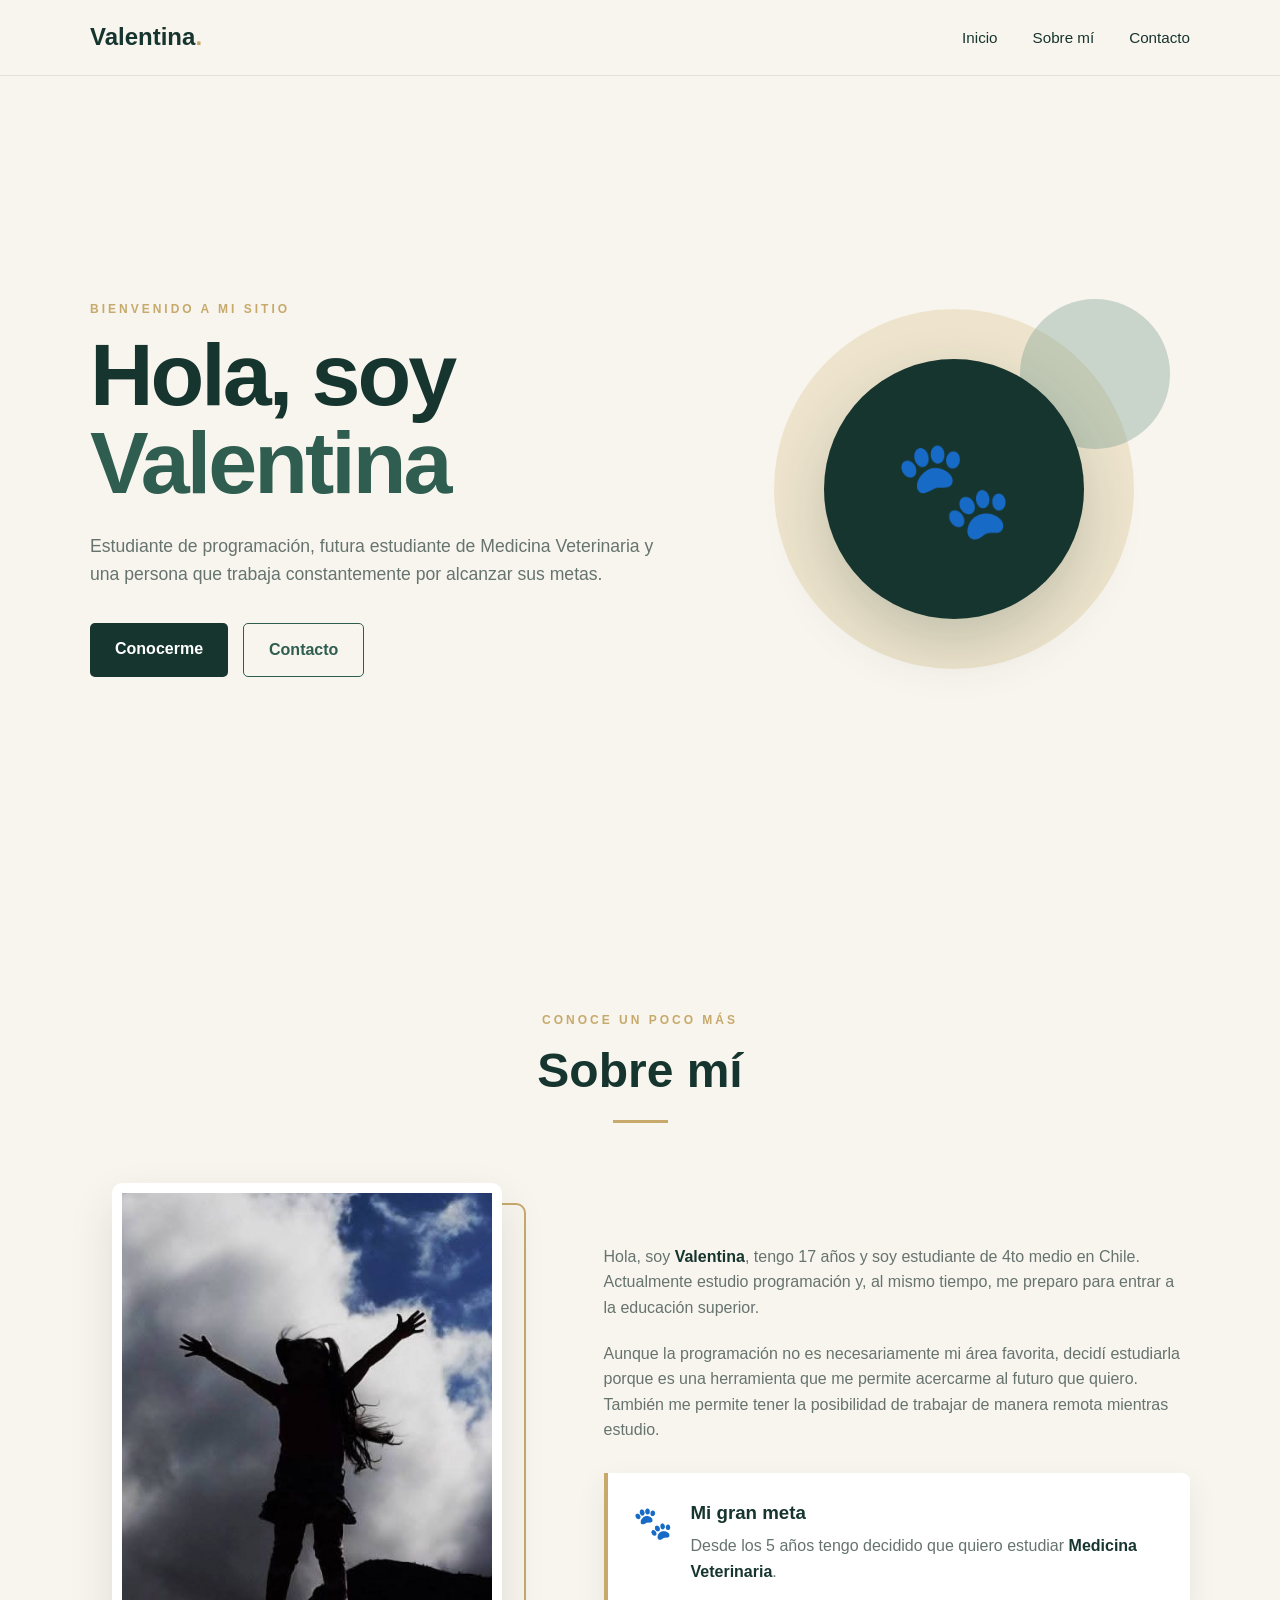
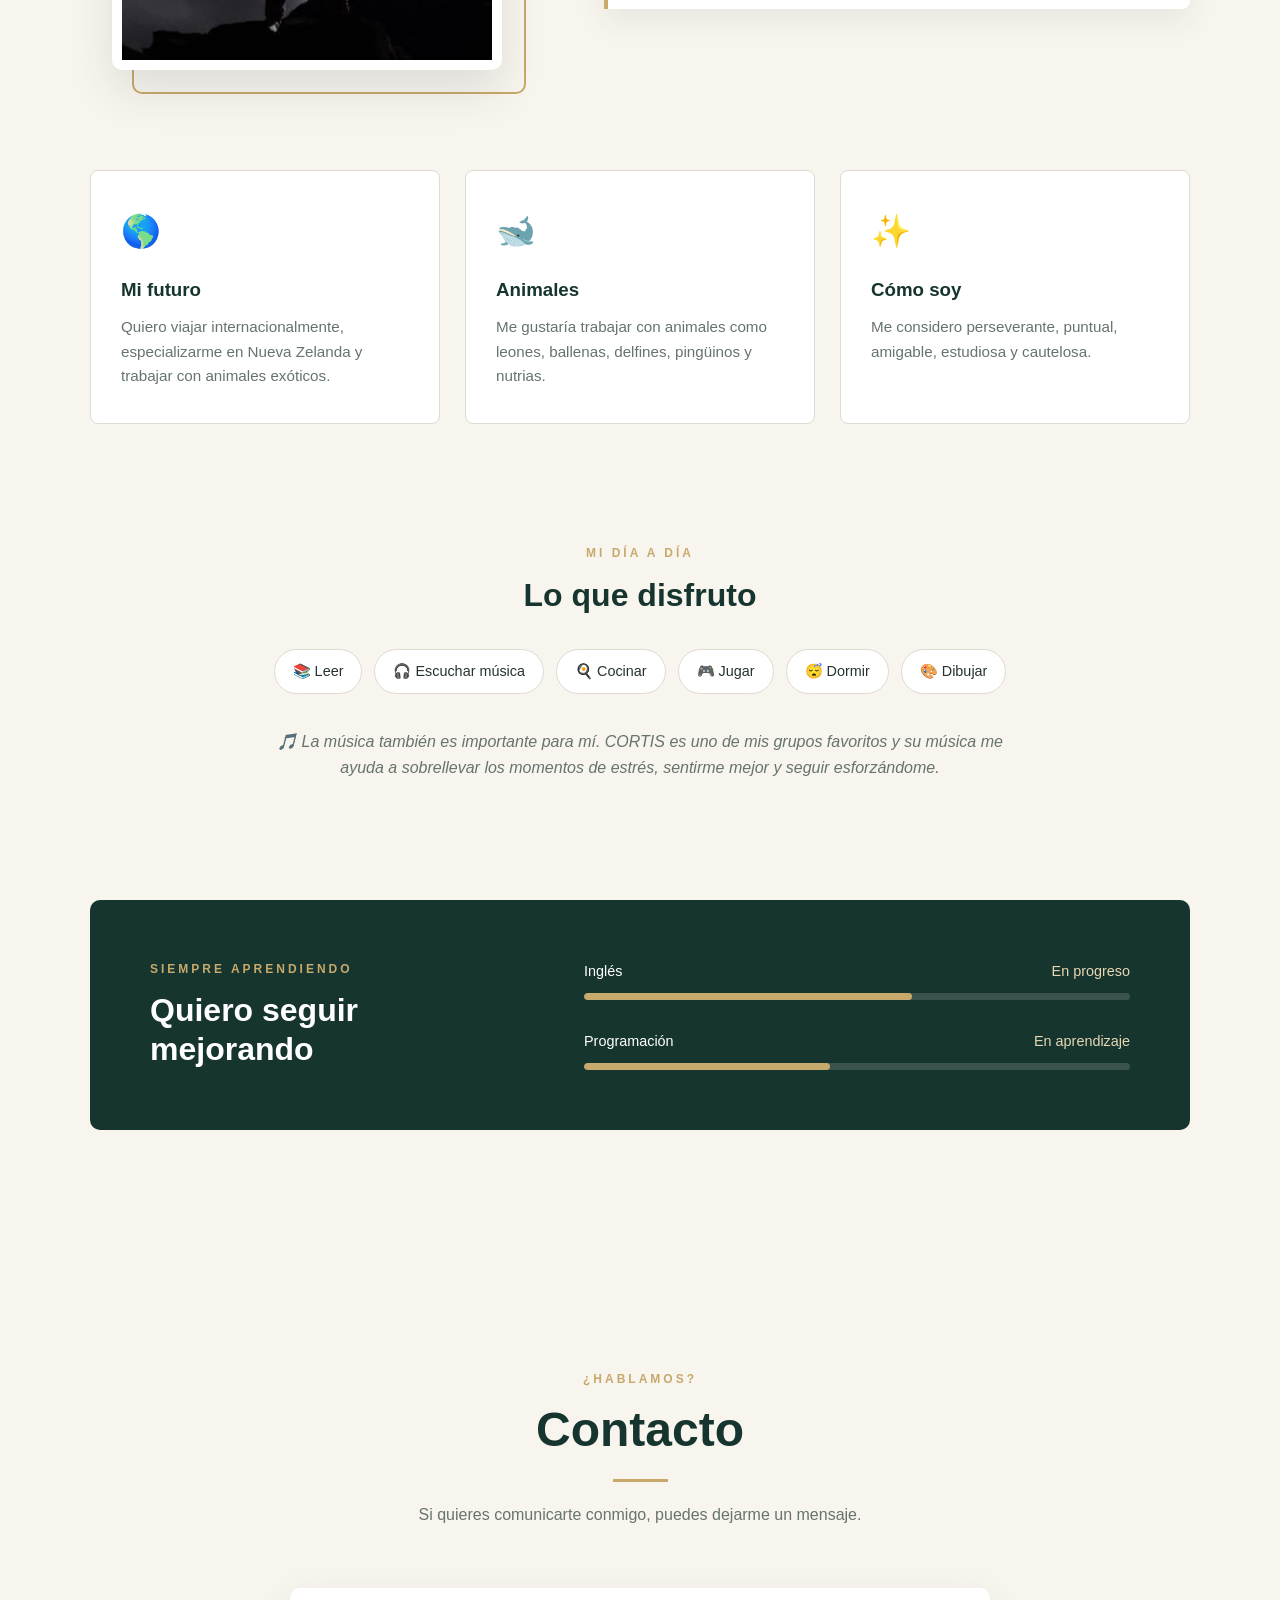
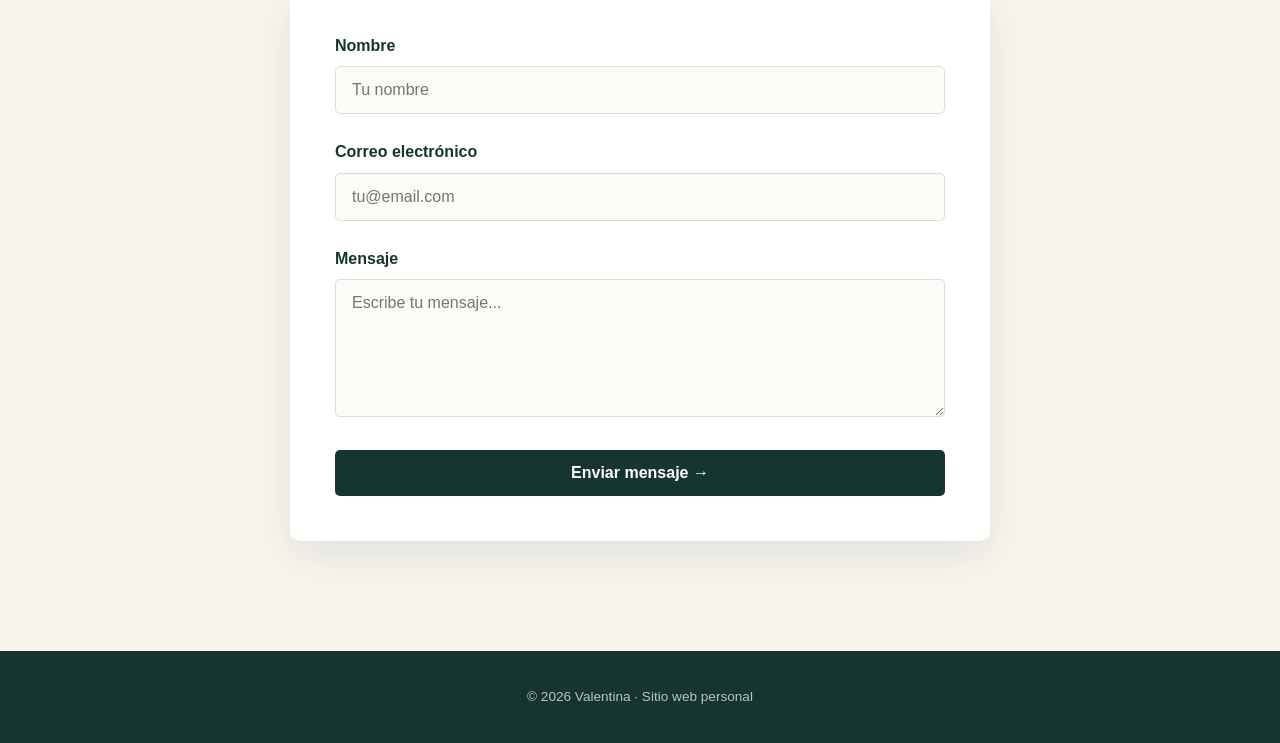
==== index.html @ 0d9aa8d5 "Add files via upload" ====
<!DOCTYPE html>
<html lang="es"> <!-- Indica que el idioma principal de la página es español -->

<head>

    <!-- Configuración básica de la página -->
    <meta charset="UTF-8"> <!-- Permite utilizar tildes, ñ y otros caracteres especiales -->

    <!-- Hace que la página se adapte correctamente a celulares y tablets -->
    <meta name="viewport" content="width=device-width, initial-scale=1.0">

    <title>Valentina | Sitio Personal</title> <!-- Título que aparece en la pestaña del navegador -->

    <!-- Conecta este archivo HTML con el archivo de estilos CSS -->
    <link rel="stylesheet" href="estilos.css">

</head>

<body>

    <!-- =====================================
         MENÚ DE NAVEGACIÓN
         ===================================== -->

    <header>
        <nav class="navbar">
            <!-- "class" permite aplicar los estilos definidos en CSS -->

            <!-- Logo / nombre -->
            <a href="#inicio" class="logo">
                <!-- href="#inicio" lleva al elemento que tenga id="inicio" -->
                Valentina<span>.</span>
                <!-- El span permite darle un estilo diferente solamente al punto -->
            </a>


            <!-- Opciones del menú -->
            <ul class="menu">
                <!-- ul crea una lista no ordenada -->

                <li>
                    <a href="#inicio">Inicio</a>
                    <!-- Al hacer clic, lleva a la sección cuyo id es "inicio" -->
                </li>

                <li>
                    <a href="#sobre-mi">Sobre mí</a>
                    <!-- Lleva directamente a la sección "Sobre mí" -->
                </li>

                <li>
                    <a href="#contacto">Contacto</a>
                    <!-- Lleva directamente a la sección "Contacto" -->
                </li>

            </ul>

        </nav>
    </header>


    <main>
        <!-- main contiene el contenido principal del sitio -->


        <!-- =====================================
             INICIO
             ===================================== -->

        <section id="inicio" class="inicio">
            <!--
                "section" divide la página en una sección temática.
                id="inicio" permite llegar aquí desde los enlaces del menú.
                class="inicio" permite aplicar estilos CSS.
            -->


            <div class="inicio-texto">

                <p class="pequeno-titulo">
                    BIENVENIDO A MI SITIO
                </p>

                <h1>
                    Hola, soy
                    <span>Valentina</span>
                    <!-- span permite aplicar un estilo diferente al nombre -->
                </h1>

                <p class="descripcion">
                    Estudiante de programación, futura estudiante
                    de Medicina Veterinaria y una persona que trabaja
                    constantemente por alcanzar sus metas.
                </p>


                <!-- Botones de navegación -->

                <div class="botones">

                    <a href="#sobre-mi" class="boton principal">
                        <!-- Enlace que lleva a la sección "Sobre mí" -->
                        Conocerme
                    </a>

                    <a href="#contacto" class="boton secundario">
                        <!-- Enlace que lleva a la sección "Contacto" -->
                        Contacto
                    </a>

                </div>

            </div>


            <!-- Elemento visual decorativo -->

            <div class="inicio-visual">

                <div class="circulo grande"></div>
                <!-- Círculo decorativo grande -->

                <div class="circulo pequeno"></div>
                <!-- Círculo decorativo pequeño -->

                <div class="huella">
                    🐾
                    <!-- Huella utilizada como elemento visual -->
                </div>

            </div>

        </section>


        <!-- =====================================
             SOBRE MÍ
             ===================================== -->

        <section id="sobre-mi" class="sobre-mi">

            <div class="titulo-seccion">

                <p class="pequeno-titulo">
                    CONOCE UN POCO MÁS
                </p>

                <h2>Sobre mí</h2>

                <div class="linea"></div>
                <!-- Línea decorativa debajo del título -->

            </div>


            <!-- Foto + información -->

            <div class="sobre-contenido">


                <!-- FOTO -->

                <div class="foto-contenedor">

                    <div class="foto">

                        <img
                            src="mifoto.jpg"
                            alt="Foto de Valentina"
                        >
                        <!--
                            src indica dónde se encuentra la imagen.
                            alt proporciona una descripción de la imagen.
                            El texto alternativo también ayuda a la accesibilidad.
                        -->

                    </div>

                </div>


                <!-- INFORMACIÓN PERSONAL -->

                <div class="sobre-texto">

                    <p>
                        Hola, soy <strong>Valentina</strong>, tengo 17 años
                        y soy estudiante de 4to medio en Chile.
                        Actualmente estudio programación y, al mismo tiempo,
                        me preparo para entrar a la educación superior.
                    </p>

                    <p>
                        Aunque la programación no es necesariamente mi área
                        favorita, decidí estudiarla porque es una herramienta
                        que me permite acercarme al futuro que quiero.
                        También me permite tener la posibilidad de trabajar
                        de manera remota mientras estudio.
                    </p>


                    <!-- Meta personal -->

                    <div class="meta">

                        <div class="meta-icon">
                            🐾
                        </div>

                        <div>

                            <h3>Mi gran meta</h3>

                            <p>
                                Desde los 5 años tengo decidido que quiero
                                estudiar <strong>Medicina Veterinaria</strong>.
                            </p>

                        </div>

                    </div>

                </div>

            </div>


            <!-- =====================================
                 TARJETAS INFORMATIVAS
                 ===================================== -->

            <div class="tarjetas">

                <!--
                    article representa un bloque independiente
                    de información dentro de la página.
                -->

                <article class="tarjeta">

                    <div class="icono">
                        🌎
                    </div>

                    <h3>Mi futuro</h3>

                    <p>
                        Quiero viajar internacionalmente, especializarme
                        en Nueva Zelanda y trabajar con animales exóticos.
                    </p>

                </article>


                <article class="tarjeta">

                    <div class="icono">
                        🐋
                    </div>

                    <h3>Animales</h3>

                    <p>
                        Me gustaría trabajar con animales como leones,
                        ballenas, delfines, pingüinos y nutrias.
                    </p>

                </article>


                <article class="tarjeta">

                    <div class="icono">
                        ✨
                    </div>

                    <h3>Cómo soy</h3>

                    <p>
                        Me considero perseverante, puntual, amigable,
                        estudiosa y cautelosa.
                    </p>

                </article>

            </div>


            <!-- =====================================
                 GUSTOS Y PASATIEMPOS
                 ===================================== -->

            <div class="gustos">

                <div class="titulo-seccion">

                    <p class="pequeno-titulo">
                        MI DÍA A DÍA
                    </p>

                    <h2>Lo que disfruto</h2>

                </div>


                <!-- Lista visual de intereses -->

                <div class="etiquetas">

                    <span>📚 Leer</span>
                    <span>🎧 Escuchar música</span>
                    <span>🍳 Cocinar</span>
                    <span>🎮 Jugar</span>
                    <span>😴 Dormir</span>
                    <span>🎨 Dibujar</span>

                </div>


                <!-- Información adicional sobre la música -->

                <p class="musica">

                    🎵 La música también es importante para mí.
                    CORTIS es uno de mis grupos favoritos y su música
                    me ayuda a sobrellevar los momentos de estrés,
                    sentirme mejor y seguir esforzándome.

                </p>

            </div>


            <!-- =====================================
                 APRENDIZAJE
                 ===================================== -->

            <div class="aprendizaje">

                <div>

                    <p class="pequeno-titulo">
                        SIEMPRE APRENDIENDO
                    </p>

                    <h2>
                        Quiero seguir mejorando
                    </h2>

                </div>


                <!-- Habilidades que estoy desarrollando -->

                <div class="habilidades">


                    <!-- Inglés -->

                    <div class="habilidad">

                        <div class="habilidad-titulo">

                            <span>Inglés</span>

                            <span>En progreso</span>

                        </div>


                        <!--
                            La barra funciona mediante CSS.
                            El ancho de "progreso ingles" representa
                            visualmente el porcentaje de avance.
                        -->

                        <div class="barra">
                            <div class="progreso ingles"></div>
                        </div>

                    </div>


                    <!-- Programación -->

                    <div class="habilidad">

                        <div class="habilidad-titulo">

                            <span>Programación</span>

                            <span>En aprendizaje</span>

                        </div>


                        <div class="barra">
                            <div class="progreso programacion"></div>
                        </div>

                    </div>

                </div>

            </div>

        </section>


        <!-- =====================================
             CONTACTO
             ===================================== -->

        <section id="contacto" class="contacto">

            <div class="titulo-seccion">

                <p class="pequeno-titulo">
                    ¿HABLAMOS?
                </p>

                <h2>Contacto</h2>

                <div class="linea"></div>


                <p>
                    Si quieres comunicarte conmigo,
                    puedes dejarme un mensaje.
                </p>

            </div>


            <!-- =====================================
                 FORMULARIO DE CONTACTO
                 ===================================== -->

            <form class="formulario">
                <!--
                    "form" permite crear un formulario
                    para recopilar información del usuario.
                -->


                <!-- Nombre -->

                <label for="nombre">
                    Nombre
                </label>
                <!--
                    "for" conecta esta etiqueta con el input
                    que tenga el mismo "id".
                -->

                <input
                    type="text"
                    id="nombre"
                    name="nombre"
                    placeholder="Tu nombre"
                    required
                >
                <!--
                    type="text": permite escribir texto.
                    id="nombre": identifica este campo.
                    name="nombre": asigna un nombre al dato.
                    placeholder: muestra un texto de ejemplo.
                    required: obliga a completar el campo.
                -->


                <!-- Correo electrónico -->

                <label for="email">
                    Correo electrónico
                </label>

                <input
                    type="email"
                    id="email"
                    name="email"
                    placeholder="tu@email.com"
                    required
                >
                <!--
                    type="email" indica que el campo es para un correo.
                    El navegador puede comprobar que tenga un formato válido.
                -->


                <!-- Mensaje -->

                <label for="mensaje">
                    Mensaje
                </label>

                <textarea
                    id="mensaje"
                    name="mensaje"
                    rows="6"
                    placeholder="Escribe tu mensaje..."
                    required
                ></textarea>
                <!--
                    textarea permite escribir mensajes más largos.
                    rows="6" define una altura inicial aproximada de 6 líneas.
                -->


                <!-- Botón para enviar -->

                <button type="submit">
                    Enviar mensaje →
                </button>
                <!-- type="submit" indica que el botón envía el formulario -->

            </form>

        </section>

    </main>


    <!-- =====================================
         PIE DE PÁGINA
         ===================================== -->

    <footer>

        <p>
            © 2026 Valentina · Sitio web personal
        </p>

    </footer>


</body>
</html>
---- estilos.css ----
/* =========================================
   CONFIGURACIÓN GENERAL
   ========================================= */

* {
    margin: 0; /* Elimina los márgenes predeterminados del navegador */
    padding: 0; /* Elimina los espacios internos predeterminados */
    box-sizing: border-box; /* Hace que el padding y borde se incluyan dentro del tamaño del elemento */
}

html {
    scroll-behavior: smooth; /* Hace que el desplazamiento entre secciones sea suave */
}

body {
    font-family: Arial, Helvetica, sans-serif; /* Define la tipografía principal */
    color: #26332f; /* Define el color general del texto */
    background-color: #f8f5ee; /* Define el color crema del fondo */
    line-height: 1.6; /* Aumenta el espacio entre las líneas de texto */
}

a {
    text-decoration: none; /* Elimina el subrayado predeterminado de los enlaces */
    color: inherit; /* Hace que el enlace use el color de texto de su elemento padre */
}

img {
    max-width: 100%; /* Evita que una imagen sea más grande que su contenedor */
    display: block; /* Evita espacios innecesarios debajo de las imágenes */
}


/* =========================================
   COLORES DEL SITIO
   ========================================= */

:root {
    /* Variables que permiten reutilizar los mismos colores en todo el sitio */

    --verde-oscuro: #17352f; /* Color principal oscuro */
    --verde: #2f5d50; /* Verde utilizado en botones y detalles */
    --verde-claro: #719789; /* Verde claro para elementos decorativos */

    --crema: #f8f5ee; /* Color principal del fondo */
    --blanco: #ffffff; /* Color blanco */

    --dorado: #c7a96b; /* Color dorado para detalles */
    --dorado-claro: #e7d7b2; /* Dorado más claro para fondos */

    --texto: #26332f; /* Color principal del texto */
    --gris: #66736e; /* Color utilizado para textos secundarios */

    --borde: #dedbd3; /* Color de los bordes */
}


/* =========================================
   MENÚ
   ========================================= */

header {
    position: sticky; /* Mantiene el menú visible mientras se desplaza la página */
    top: 0; /* Hace que el menú quede pegado a la parte superior */
    z-index: 1000; /* Coloca el menú por encima de los demás elementos */

    background-color: rgba(248, 245, 238, 0.95); /* Fondo crema con un 95% de opacidad */

    backdrop-filter: blur(10px); /* Difumina el contenido que queda detrás del menú */

    border-bottom: 1px solid #e5e1d8; /* Agrega una línea sutil debajo del menú */
}

.navbar {
    width: 90%; /* El menú ocupa el 90% del ancho de la pantalla */
    max-width: 1100px; /* Evita que el contenido sea demasiado ancho en pantallas grandes */

    min-height: 75px; /* Define una altura mínima para el menú */

    margin: auto; /* Centra horizontalmente el menú */

    display: flex; /* Activa Flexbox para organizar los elementos */
    justify-content: space-between; /* Separa el logo y las opciones del menú */
    align-items: center; /* Centra verticalmente los elementos */
}


/* Nombre */

.logo {
    font-size: 1.5rem; /* Aumenta el tamaño del nombre */
    font-weight: bold; /* Hace que el nombre aparezca en negrita */

    color: var(--verde-oscuro); /* Utiliza el verde oscuro definido anteriormente */
}

.logo span {
    color: var(--dorado); /* Colorea el punto del logo de dorado */
}


/* Links */

.menu {
    display: flex; /* Coloca las opciones del menú en una fila */

    gap: 35px; /* Agrega espacio entre cada opción */

    list-style: none; /* Elimina los puntos de la lista */
}

.menu a {
    position: relative; /* Permite posicionar correctamente la línea decorativa */

    color: var(--verde-oscuro); /* Define el color de los enlaces */

    font-size: 0.95rem; /* Define un tamaño ligeramente menor al texto normal */

    transition: color 0.3s ease; /* Hace suave el cambio de color al pasar el mouse */
}


/* Línea debajo del link */

.menu a::after {
    content: ""; /* Crea un elemento decorativo vacío */

    position: absolute; /* Permite posicionarlo respecto al enlace */

    left: 0; /* Comienza desde el lado izquierdo del enlace */
    bottom: -6px; /* Coloca la línea debajo del texto */

    width: 0; /* La línea comienza oculta */
    height: 2px; /* Define el grosor de la línea */

    background-color: var(--dorado); /* La línea será de color dorado */

    transition: width 0.3s ease; /* Hace que la línea aparezca suavemente */
}

.menu a:hover {
    color: var(--verde); /* Cambia el color del enlace cuando pasamos el mouse */
}

.menu a:hover::after {
    width: 100%; /* La línea ocupa todo el ancho del enlace al pasar el mouse */
}


/* =========================================
   INICIO
   ========================================= */

.inicio {
    width: 90%; /* La sección utiliza el 90% del ancho disponible */
    max-width: 1100px; /* Limita el ancho máximo en pantallas grandes */

    min-height: calc(100vh - 75px); /* Ocupa casi toda la pantalla descontando la altura del menú */

    margin: auto; /* Centra la sección horizontalmente */

    display: grid; /* Activa CSS Grid para organizar el contenido */

    grid-template-columns: 1.1fr 0.9fr; /* Divide el espacio en dos columnas */

    align-items: center; /* Centra verticalmente el contenido */

    gap: 50px; /* Deja espacio entre las dos columnas */
}


/* Texto */

.inicio-texto {
    padding: 60px 0; /* Agrega espacio arriba y abajo del contenido */
}

.pequeno-titulo {
    margin-bottom: 12px; /* Separa este texto del título principal */

    color: var(--dorado); /* Utiliza el color dorado */

    font-size: 0.75rem; /* Hace el texto pequeño */

    font-weight: bold; /* Destaca el texto */

    letter-spacing: 3px; /* Aumenta el espacio entre las letras */
}

.inicio h1 {
    margin-bottom: 25px; /* Separa el título del texto siguiente */

    color: var(--verde-oscuro); /* Define el color del título */

    font-size: clamp(3rem, 7vw, 5.5rem); /* Hace que el tamaño se adapte al ancho de la pantalla */

    line-height: 1; /* Reduce el espacio vertical entre líneas */

    letter-spacing: -3px; /* Acerca ligeramente las letras */
}

.inicio h1 span {
    display: block; /* Hace que "Valentina" aparezca en una línea independiente */

    color: var(--verde); /* Cambia el color del nombre */
}

.descripcion {
    max-width: 600px; /* Evita que el texto se extienda demasiado horizontalmente */

    margin-bottom: 35px; /* Separa la descripción de los botones */

    color: var(--gris); /* Utiliza un gris para diferenciar el texto secundario */

    font-size: 1.1rem; /* Aumenta ligeramente el tamaño del texto */
}


/* Botones */

.botones {
    display: flex; /* Coloca los botones utilizando Flexbox */

    gap: 15px; /* Deja espacio entre los botones */

    flex-wrap: wrap; /* Permite que los botones bajen de línea si no hay espacio */
}

.boton {
    padding: 13px 25px; /* Define el espacio interno del botón */

    border-radius: 5px; /* Redondea ligeramente las esquinas */

    font-weight: bold; /* Destaca el texto del botón */

    transition: 0.3s ease; /* Hace suaves los cambios al pasar el mouse */
}

.boton:hover {
    transform: translateY(-3px); /* Eleva visualmente el botón al pasar el mouse */
}

.principal {
    background-color: var(--verde-oscuro); /* Define el fondo del botón principal */

    color: white; /* Define el color blanco del texto */
}

.principal:hover {
    background-color: var(--verde); /* Cambia el fondo cuando se pasa el mouse */
}

.secundario {
    border: 1px solid var(--verde); /* Crea un borde verde alrededor del botón */

    color: var(--verde); /* Define el color del texto */
}

.secundario:hover {
    background-color: var(--verde); /* Colorea el fondo al pasar el mouse */

    color: white; /* Cambia el texto a blanco */
}


/* =========================================
   ELEMENTO VISUAL DEL INICIO
   ========================================= */

.inicio-visual {
    position: relative; /* Permite posicionar los círculos dentro de este elemento */

    height: 500px; /* Define el espacio disponible para la decoración */

    display: flex; /* Activa Flexbox */

    justify-content: center; /* Centra los elementos horizontalmente */
    align-items: center; /* Centra los elementos verticalmente */
}

.circulo {
    position: absolute; /* Permite colocar los círculos independientemente */

    border-radius: 50%; /* Convierte el elemento en un círculo */
}

.grande {
    width: 360px; /* Define el ancho del círculo */
    height: 360px; /* Define la altura del círculo */

    background-color: var(--dorado-claro); /* Define el color del círculo */

    opacity: 0.55; /* Hace que el círculo sea parcialmente transparente */
}

.pequeno {
    width: 150px; /* Define el ancho del círculo pequeño */
    height: 150px; /* Define la altura del círculo pequeño */

    top: 60px; /* Lo mueve hacia abajo desde la parte superior */
    right: 20px; /* Lo separa 20px del lado derecho */

    background-color: var(--verde-claro); /* Define su color */

    opacity: 0.35; /* Reduce su intensidad */
}

.huella {
    position: relative; /* Permite controlar su posición y nivel */

    z-index: 2; /* Coloca la huella por encima de los círculos */

    width: 260px; /* Define el ancho del círculo central */
    height: 260px; /* Define la altura del círculo central */

    display: flex; /* Activa Flexbox */

    justify-content: center; /* Centra la huella horizontalmente */
    align-items: center; /* Centra la huella verticalmente */

    border-radius: 50%; /* Convierte el contenedor en un círculo */

    background-color: var(--verde-oscuro); /* Fondo verde oscuro */

    font-size: 6rem; /* Aumenta el tamaño del emoji */

    box-shadow:
        0 25px 60px rgba(23, 53, 47, 0.2); /* Crea una sombra grande y suave */
}


/* =========================================
   SECCIONES
   ========================================= */

.sobre-mi,
.contacto {
    width: 90%; /* Limita el contenido al 90% de la pantalla */
    max-width: 1100px; /* Define un ancho máximo */

    margin: auto; /* Centra las secciones */

    padding: 110px 0; /* Agrega espacio arriba y abajo */
}


/* Títulos */

.titulo-seccion {
    margin-bottom: 60px; /* Separa el título del contenido */

    text-align: center; /* Centra el texto */
}

.titulo-seccion h2 {
    color: var(--verde-oscuro); /* Color principal de los títulos */

    font-size: clamp(2rem, 5vw, 3rem); /* Adapta el tamaño del título a la pantalla */

    line-height: 1.2; /* Controla el espacio entre líneas */
}

.linea {
    width: 55px; /* Define el ancho de la línea */
    height: 3px; /* Define el grosor */

    margin: 20px auto; /* Centra la línea y deja espacio arriba y abajo */

    background-color: var(--dorado); /* Color dorado de la línea */
}


/* =========================================
   SOBRE MÍ
   ========================================= */

.sobre-contenido {
    display: grid; /* Organiza la foto y el texto mediante Grid */

    grid-template-columns: 0.85fr 1.15fr; /* La foto ocupa menos espacio que el texto */

    align-items: center; /* Centra verticalmente ambos elementos */

    gap: 80px; /* Espacio entre la foto y el texto */
}


/* Foto */

.foto-contenedor {
    position: relative; /* Permite colocar la decoración detrás de la foto */

    width: min(100%, 390px); /* Usa el menor valor entre 100% y 390px */

    margin: auto; /* Centra la fotografía */
}

.foto {
    position: relative; /* Permite controlar la posición de la fotografía */

    z-index: 2; /* Coloca la foto por encima de la decoración */

    width: 100%; /* Ocupa todo el ancho disponible */

    aspect-ratio: 4 / 5; /* Mantiene una proporción vertical de fotografía */

    overflow: hidden; /* Oculta cualquier parte de la imagen que sobresalga */

    border: 10px solid white; /* Crea un marco blanco alrededor de la foto */

    border-radius: 10px; /* Redondea las esquinas */

    background-color: #ddd; /* Color que aparece mientras no hay una imagen */

    box-shadow:
        0 20px 45px rgba(23, 53, 47, 0.12); /* Agrega profundidad mediante una sombra */
}

.foto img {
    width: 100%; /* Hace que la imagen ocupe todo el contenedor */

    height: 100%; /* Hace que la imagen ocupe toda la altura */

    object-fit: cover; /* Recorta la imagen para llenar el espacio sin deformarla */
}


/* Marco decorativo */

.foto-contenedor::after {
    content: ""; /* Crea el elemento decorativo */

    position: absolute; /* Permite posicionarlo detrás de la fotografía */

    top: 20px; /* Mueve el marco hacia abajo */
    left: 20px; /* Mueve el marco hacia la derecha */

    width: 100%; /* Hace que tenga el mismo ancho que la foto */
    height: 100%; /* Hace que tenga el mismo alto que la foto */

    border: 2px solid var(--dorado); /* Crea un borde dorado */

    border-radius: 10px; /* Redondea las esquinas */
}


/* Texto */

.sobre-texto {
    color: var(--gris); /* Define el color del texto secundario */

    font-size: 1rem; /* Define el tamaño del texto */
}

.sobre-texto p {
    margin-bottom: 20px; /* Separa los párrafos */
}

.sobre-texto strong {
    color: var(--verde-oscuro); /* Destaca palabras importantes */
}


/* =========================================
   TARJETA DE META
   ========================================= */

.meta {
    display: flex; /* Coloca el icono y el texto en una fila */

    gap: 18px; /* Separa el icono del texto */

    margin-top: 30px; /* Separa la tarjeta del párrafo anterior */

    padding: 25px; /* Agrega espacio interno */

    background-color: white; /* Fondo blanco de la tarjeta */

    border-left: 4px solid var(--dorado); /* Agrega una línea dorada al lado izquierdo */

    border-radius: 0 8px 8px 0; /* Redondea solamente las esquinas derechas */

    box-shadow:
        0 12px 30px rgba(23, 53, 47, 0.08); /* Agrega una sombra suave */
}

.meta-icon {
    font-size: 2rem; /* Aumenta el tamaño del icono */
}

.meta h3 {
    margin-bottom: 5px; /* Separa el título del texto */

    color: var(--verde-oscuro); /* Color del título */
}

.meta p {
    margin: 0; /* Elimina el margen predeterminado del párrafo */
}


/* =========================================
   TARJETAS
   ========================================= */

.tarjetas {
    display: grid; /* Organiza las tarjetas mediante Grid */

    grid-template-columns: repeat(3, 1fr); /* Crea tres columnas del mismo tamaño */

    gap: 25px; /* Espacio entre las tarjetas */

    margin-top: 100px; /* Separa las tarjetas del contenido superior */
}

.tarjeta {
    padding: 35px 30px; /* Espacio interno de las tarjetas */

    background-color: white; /* Fondo blanco */

    border: 1px solid var(--borde); /* Borde sutil */

    border-radius: 8px; /* Redondea las esquinas */

    transition:
        transform 0.3s ease,
        box-shadow 0.3s ease; /* Suaviza el movimiento y la sombra */
}

.tarjeta:hover {
    transform: translateY(-7px); /* Levanta la tarjeta cuando pasamos el mouse */

    box-shadow:
        0 15px 40px rgba(23, 53, 47, 0.1); /* Agrega una sombra al pasar el mouse */
}

.icono {
    margin-bottom: 18px; /* Separa el icono del título */

    font-size: 2rem; /* Aumenta el tamaño del icono */
}

.tarjeta h3 {
    margin-bottom: 10px; /* Separa el título del párrafo */

    color: var(--verde-oscuro); /* Color del título */
}

.tarjeta p {
    color: var(--gris); /* Color del texto secundario */

    font-size: 0.95rem; /* Tamaño ligeramente menor */
}


/* =========================================
   GUSTOS
   ========================================= */

.gustos {
    margin-top: 120px; /* Separa esta sección del contenido anterior */

    text-align: center; /* Centra todo el contenido */
}

.gustos .titulo-seccion {
    margin-bottom: 35px; /* Reduce el espacio debajo del título */
}

.gustos .titulo-seccion h2 {
    font-size: 2rem; /* Define un tamaño específico para este título */
}

.etiquetas {
    display: flex; /* Organiza las etiquetas en fila */

    justify-content: center; /* Centra las etiquetas */

    flex-wrap: wrap; /* Permite que bajen de línea en pantallas pequeñas */

    gap: 12px; /* Espacio entre las etiquetas */
}

.etiquetas span {
    padding: 10px 18px; /* Espacio interno de cada etiqueta */

    background-color: white; /* Fondo blanco */

    border: 1px solid var(--borde); /* Borde suave */

    border-radius: 50px; /* Hace que las etiquetas tengan forma de cápsula */

    font-size: 0.9rem; /* Tamaño del texto */
}

.musica {
    max-width: 750px; /* Limita el ancho del texto */

    margin: 35px auto 0; /* Centra el texto y deja espacio arriba */

    color: var(--gris); /* Color gris */

    font-style: italic; /* Hace que el texto aparezca en cursiva */
}


/* =========================================
   APRENDIZAJE
   ========================================= */

.aprendizaje {
    margin-top: 120px; /* Separa esta sección de la anterior */

    padding: 60px; /* Espacio interno */

    display: grid; /* Utiliza CSS Grid */

    grid-template-columns: 0.8fr 1.2fr; /* Divide el contenido en dos columnas */

    gap: 70px; /* Espacio entre columnas */

    background-color: var(--verde-oscuro); /* Fondo verde oscuro */

    color: white; /* Texto blanco */

    border-radius: 10px; /* Redondea las esquinas */
}

.aprendizaje h2 {
    font-size: 2rem; /* Tamaño del título */

    line-height: 1.2; /* Espacio entre líneas */
}

.habilidades {
    display: flex; /* Activa Flexbox */

    flex-direction: column; /* Coloca las habilidades una debajo de otra */

    gap: 30px; /* Espacio entre habilidades */
}

.habilidad-titulo {
    display: flex; /* Coloca nombre y estado en una fila */

    justify-content: space-between; /* Envía cada texto a un extremo */

    margin-bottom: 10px; /* Separa el texto de la barra */

    font-size: 0.9rem; /* Tamaño del texto */
}

.habilidad-titulo span:last-child {
    color: var(--dorado-claro); /* Colorea el estado de la habilidad */
}

.barra {
    width: 100%; /* La barra ocupa todo el espacio disponible */

    height: 7px; /* Define el grosor de la barra */

    overflow: hidden; /* Evita que el progreso sobresalga */

    border-radius: 10px; /* Redondea los extremos */

    background-color: rgba(255, 255, 255, 0.15); /* Fondo blanco con poca opacidad */
}

.progreso {
    height: 100%; /* Ocupa toda la altura de la barra */

    background-color: var(--dorado); /* Color del progreso */

    border-radius: 10px; /* Redondea los extremos */
}

.ingles {
    width: 60%; /* Representa visualmente el progreso del inglés */

}

.programacion {
    width: 45%; /* Representa visualmente el progreso en programación */
}


/* =========================================
   CONTACTO
   ========================================= */

.contacto {
    padding-top: 130px; /* Agrega espacio extra antes de la sección */
}

.contacto .titulo-seccion > p:last-child {
    max-width: 600px; /* Limita el ancho del texto */

    margin: 20px auto 0; /* Centra el párrafo */

    color: var(--gris); /* Color gris para el texto secundario */
}


/* Formulario */

.formulario {
    max-width: 700px; /* Limita el ancho del formulario */

    margin: auto; /* Centra el formulario */

    padding: 45px; /* Agrega espacio interno */

    background-color: white; /* Fondo blanco */

    border-radius: 10px; /* Redondea las esquinas */

    box-shadow:
        0 15px 40px rgba(23, 53, 47, 0.1); /* Agrega una sombra suave */
}

.formulario label {
    display: block; /* Hace que la etiqueta ocupe toda la línea */

    margin-bottom: 8px; /* Separa la etiqueta del campo */

    color: var(--verde-oscuro); /* Color de la etiqueta */

    font-weight: bold; /* Destaca la etiqueta */
}

.formulario input,
.formulario textarea {
    width: 100%; /* Hace que los campos ocupen todo el ancho */

    margin-bottom: 25px; /* Separa los campos entre sí */

    padding: 14px 16px; /* Agrega espacio interno */

    border: 1px solid var(--borde); /* Define un borde suave */

    border-radius: 5px; /* Redondea las esquinas */

    outline: none; /* Elimina el borde azul predeterminado del navegador */

    background-color: #fcfbf8; /* Fondo ligeramente diferente al blanco */

    color: var(--texto); /* Color del texto */

    font-family: inherit; /* Usa la misma fuente del resto de la página */

    font-size: 1rem; /* Tamaño del texto */

    transition: 0.3s ease; /* Suaviza los cambios al seleccionar el campo */
}

.formulario input:focus,
.formulario textarea:focus {
    border-color: var(--verde); /* Cambia el borde al seleccionar el campo */

    box-shadow:
        0 0 0 3px rgba(47, 93, 80, 0.1); /* Crea un efecto de resaltado alrededor del campo */
}

.formulario textarea {
    resize: vertical; /* Permite cambiar la altura, pero no el ancho */
}

.formulario button {
    width: 100%; /* Hace que el botón ocupe todo el ancho */

    padding: 14px; /* Espacio interno del botón */

    border: none; /* Elimina el borde predeterminado */

    border-radius: 5px; /* Redondea las esquinas */

    background-color: var(--verde-oscuro); /* Fondo verde oscuro */

    color: white; /* Texto blanco */

    font-family: inherit; /* Utiliza la misma fuente */

    font-size: 1rem; /* Tamaño del texto */

    font-weight: bold; /* Texto en negrita */

    cursor: pointer; /* Cambia el cursor a una mano al pasar por encima */

    transition: 0.3s ease; /* Hace suave el cambio de color y movimiento */
}

.formulario button:hover {
    background-color: var(--verde); /* Cambia el color del botón al pasar el mouse */

    transform: translateY(-2px); /* Eleva ligeramente el botón */
}


/* =========================================
   FOOTER
   ========================================= */

footer {
    padding: 35px 20px; /* Espacio interno del pie de página */

    text-align: center; /* Centra el texto */

    background-color: var(--verde-oscuro); /* Fondo verde oscuro */

    color: rgba(255, 255, 255, 0.7); /* Blanco con transparencia para un texto más suave */

    font-size: 0.85rem; /* Reduce el tamaño del texto */
}


/* =========================================
   RESPONSIVE - TABLETS
   ========================================= */

/*
   Estas reglas se aplican cuando la pantalla
   tiene un ancho máximo de 900px.
*/

@media (max-width: 900px) {

    /* El inicio pasa de dos columnas a una */

    .inicio {
        grid-template-columns: 1fr; /* Utiliza una sola columna */

        text-align: center; /* Centra el texto */

        padding: 70px 0; /* Reduce el espacio de la sección */
    }

    .descripcion {
        margin-left: auto; /* Centra horizontalmente el bloque */
        margin-right: auto; /* Centra horizontalmente el bloque */
    }

    .botones {
        justify-content: center; /* Centra los botones */
    }

    .inicio-visual {
        height: 350px; /* Reduce el espacio de la decoración */
    }


    /* Sobre mí */

    .sobre-contenido {
        grid-template-columns: 1fr; /* Foto y texto pasan a una sola columna */

        gap: 60px; /* Reduce el espacio entre ellos */
    }


    /* Tarjetas */

    .tarjetas {
        grid-template-columns: 1fr; /* Las tres tarjetas pasan a una columna */
    }


    /* Aprendizaje */

    .aprendizaje {
        grid-template-columns: 1fr; /* Las dos columnas pasan a una */

        gap: 40px; /* Reduce el espacio entre los elementos */
    }
}


/* =========================================
   RESPONSIVE - CELULARES
   ========================================= */

@media (max-width: 600px) {

    /* Menú */

    .navbar {
        min-height: 100px; /* Aumenta la altura para acomodar el menú */

        flex-direction: column; /* Coloca logo y menú uno debajo del otro */

        justify-content: center; /* Centra verticalmente */

        gap: 10px; /* Espacio entre logo y menú */
    }

    .menu {
        gap: 20px; /* Reduce el espacio entre los enlaces */
    }

    .menu a {
        font-size: 0.85rem; /* Reduce el tamaño de los enlaces */
    }


    /* Inicio */

    .inicio {
        min-height: auto; /* Permite que la sección tenga la altura necesaria */

        padding: 70px 0; /* Reduce el espacio en celulares */
    }

    .inicio h1 {
        font-size: 3rem; /* Reduce el tamaño del título */

        letter-spacing: -1px; /* Reduce el espacio entre las letras */
    }

    .descripcion {
        font-size: 1rem; /* Ajusta el tamaño del texto */
    }


    /* Botones */

    .botones {
        flex-direction: column; /* Coloca los botones uno debajo del otro */
    }

    .boton {
        width: 100%; /* Hace que los botones ocupen todo el ancho */
    }


    /* Elemento visual */

    .inicio-visual {
        height: 280px; /* Reduce el espacio de la decoración */
    }

    .grande {
        width: 240px; /* Reduce el círculo grande */
        height: 240px;
    }

    .huella {
        width: 180px; /* Reduce el círculo de la huella */
        height: 180px;

        font-size: 4rem; /* Reduce el tamaño de la huella */
    }

    .pequeno {
        width: 100px; /* Reduce el círculo pequeño */
        height: 100px;
    }


    /* Secciones */

    .sobre-mi,
    .contacto {
        padding: 80px 0; /* Reduce el espacio vertical */
    }


    /* Foto */

    .foto-contenedor {
        width: 85%; /* Reduce ligeramente el tamaño de la fotografía */
    }


    /* Meta */

    .meta {
        padding: 20px; /* Reduce el espacio interno */
    }


    /* Aprendizaje */

    .aprendizaje {
        padding: 35px 25px; /* Reduce el espacio interno */
    }


    /* Formulario */

    .formulario {
        padding: 30px 20px; /* Reduce el padding para aprovechar mejor la pantalla */
    }
}


/* =========================================
   RESPONSIVE - CELULARES PEQUEÑOS
   ========================================= */

@media (max-width: 400px) {

    .menu {
        gap: 12px; /* Reduce aún más el espacio entre los enlaces */
    }

    .inicio h1 {
        font-size: 2.5rem; /* Reduce el título para pantallas muy pequeñas */
    }

    .titulo-seccion h2 {
        font-size: 2rem; /* Ajusta los títulos de las secciones */
    }
}
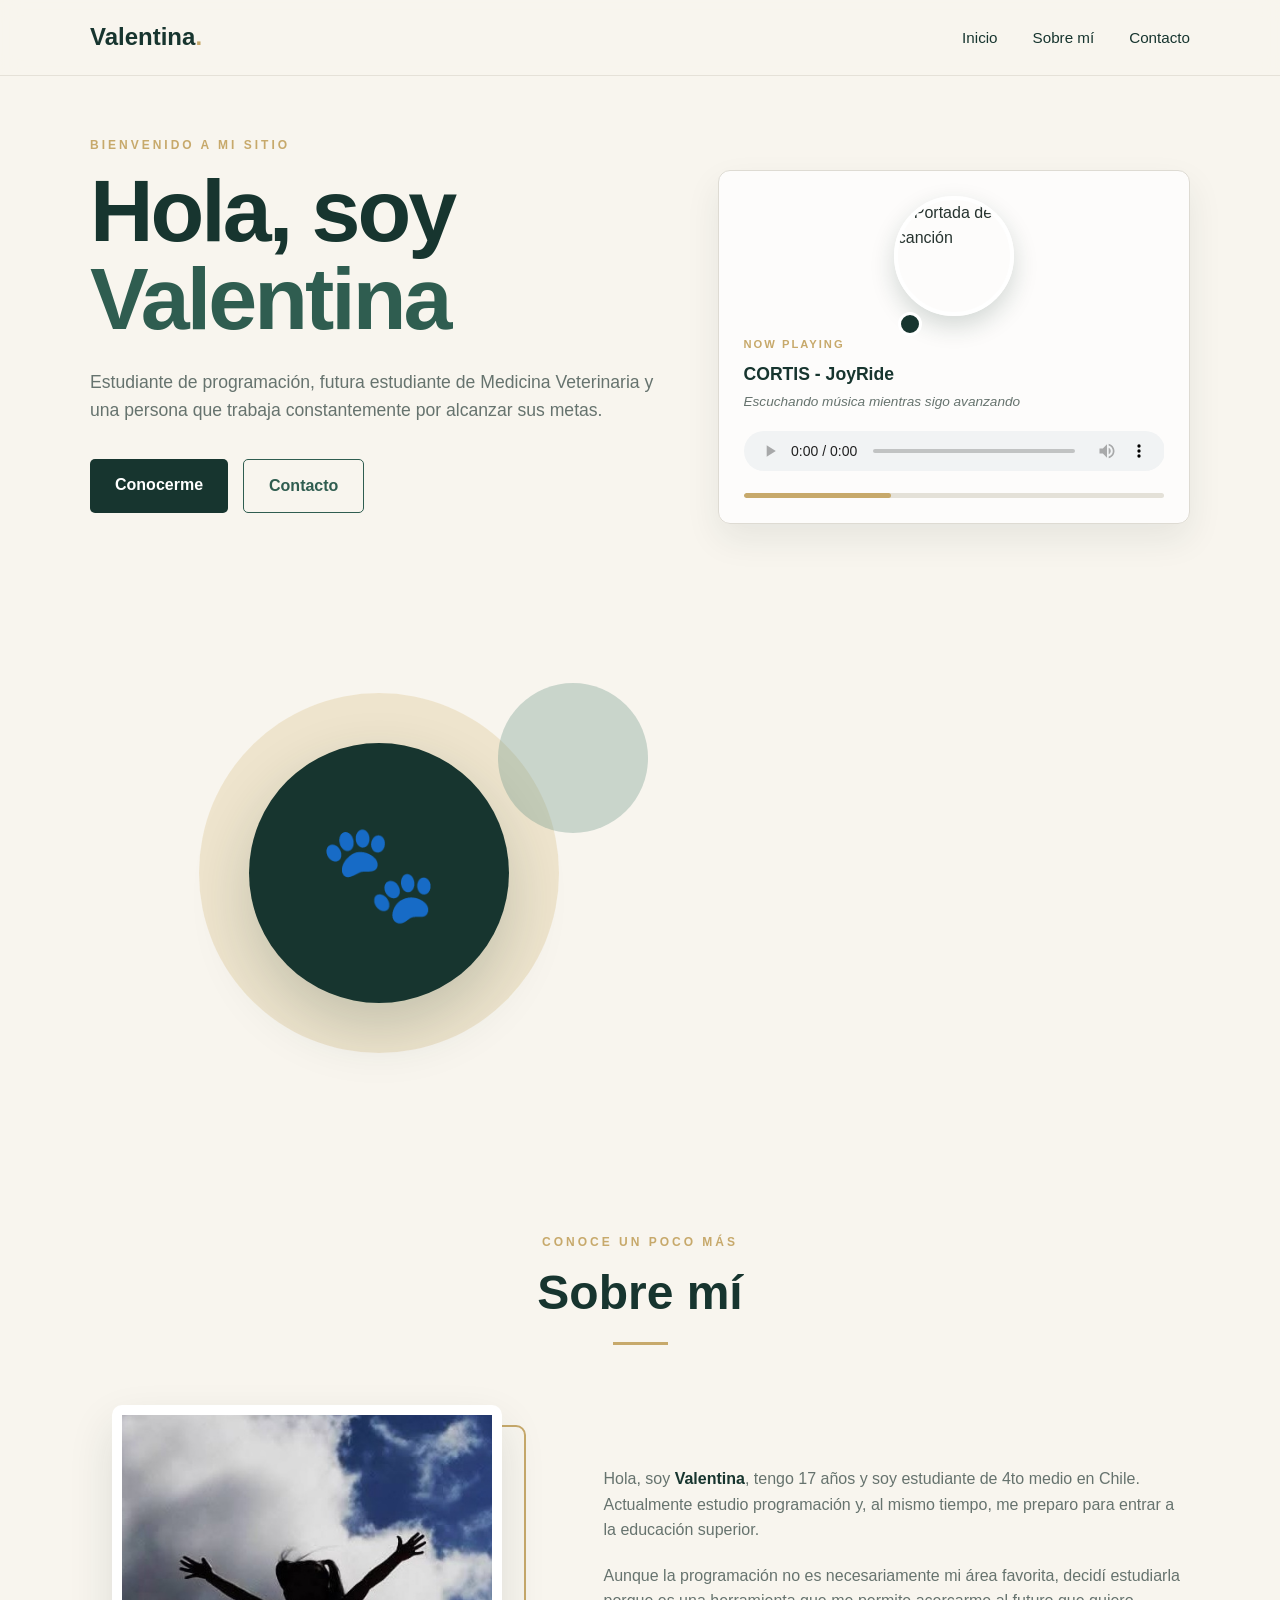
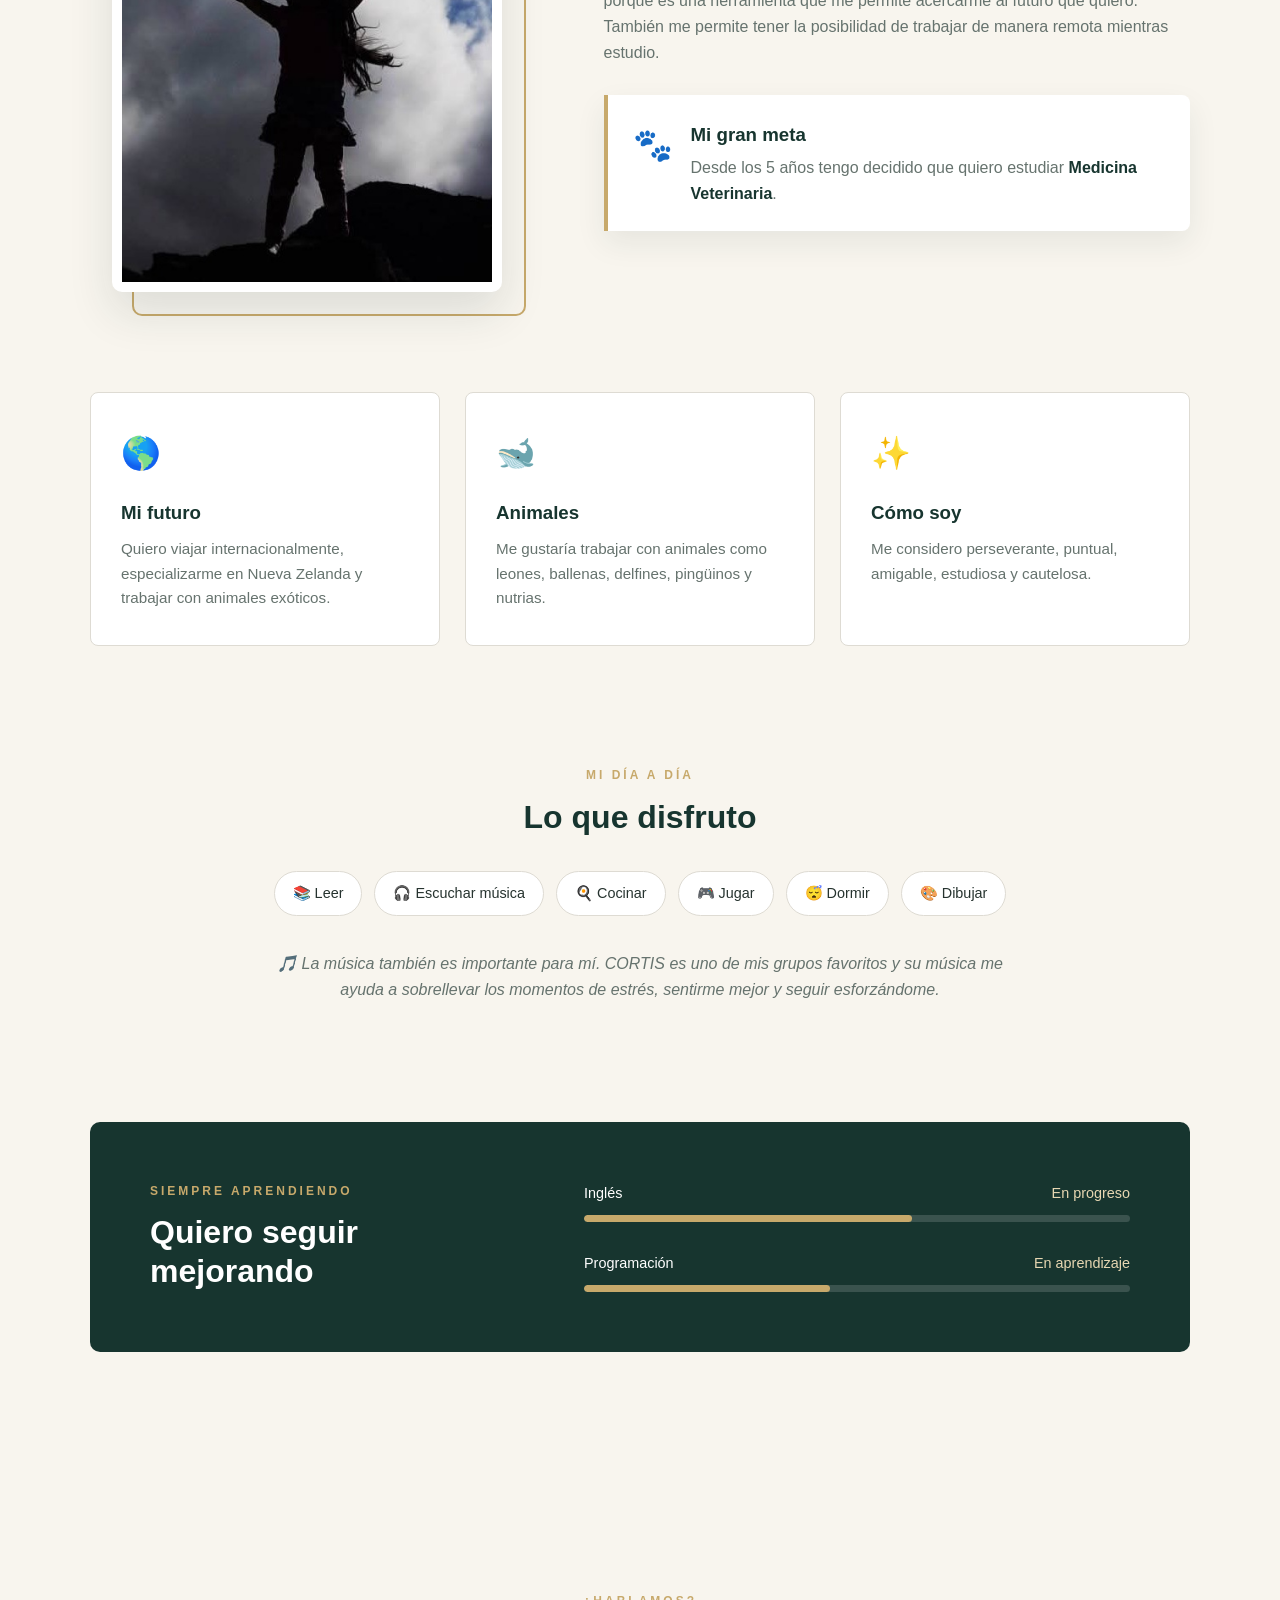
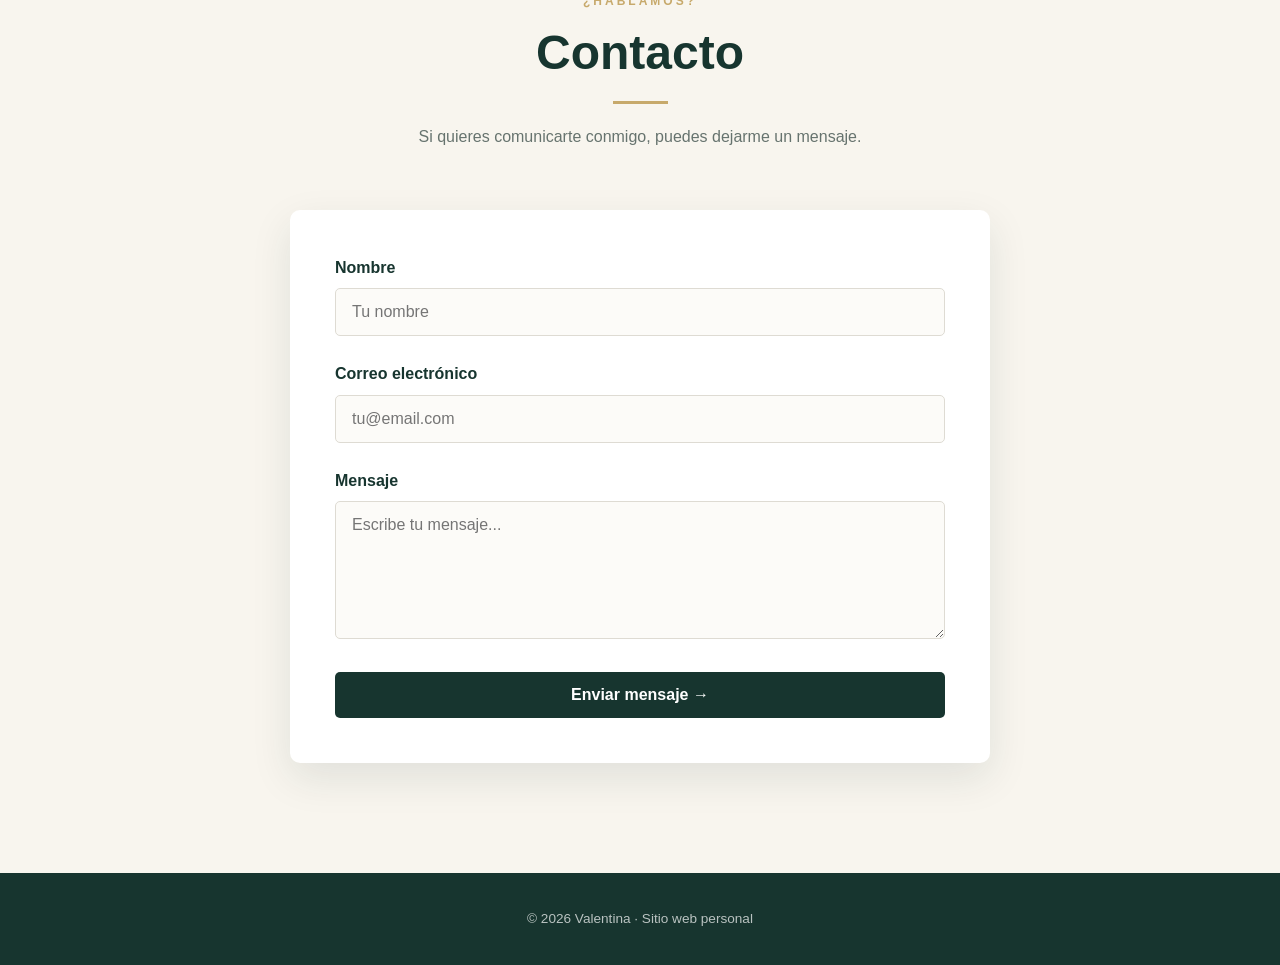
==== commit 6483956c: "Update index.html" ====
--- a/index.html
+++ b/index.html
@@ -107,6 +107,67 @@
                         <!-- Enlace que lleva a la sección "Contacto" -->
                         Contacto
                     </a>
+
+                </div>
+
+            </div>
+
+           <!-- =====================================
+                REPRODUCTOR DE MÚSICA
+                ===================================== -->
+
+            <div class="reproductor">
+
+                <!-- Portada de la canción -->
+
+                <div class="portada-musica">
+
+                    <img
+                        src="portada.jpg"
+                        alt="Portada de la canción"
+                    >
+
+                </div>
+
+
+                <!-- Información de la canción -->
+
+                <div class="reproductor-info">
+
+                    <span class="now-playing">
+                        NOW PLAYING
+                    </span>
+
+                    <h3>CORTIS - JoyRide</h3>
+
+                    <p>Escuchando música mientras sigo avanzando</p>
+
+                </div>
+
+
+                <!-- Reproductor de audio -->
+
+                <div class="reproductor-controles">
+
+                    <audio controls autoplay loop>
+
+                        <source
+                            src="audio/musica.mp3"
+                            type="audio/mpeg"
+                        >
+
+                        Tu navegador no puede reproducir este audio.
+
+                    </audio>
+
+                </div>
+
+
+                <!-- Barra decorativa -->
+
+                <div class="barra-musica">
+
+                    <div class="progreso-musica"></div>
 
                 </div>
 
@@ -535,4 +596,4 @@
 
 
 </body>
-</html>+</html>
--- a/estilos.css
+++ b/estilos.css
@@ -1009,3 +1009,264 @@
         font-size: 2rem; /* Ajusta los títulos de las secciones */
     }
 }
+
+/* =========================================
+   REPRODUCTOR DE MÚSICA
+   ========================================= */
+
+.reproductor {
+    max-width: 550px; /* Limita el ancho del reproductor */
+
+    margin-top: 45px; /* Separa el reproductor de los botones */
+
+    padding: 25px; /* Agrega espacio interno */
+
+    background-color: rgba(255, 255, 255, 0.75);
+    /* Fondo blanco con un poco de transparencia */
+
+    border: 1px solid var(--borde);
+    /* Agrega un borde suave */
+
+    border-radius: 12px;
+    /* Redondea las esquinas */
+
+    box-shadow:
+        0 15px 35px rgba(23, 53, 47, 0.08);
+    /* Agrega una sombra suave */
+
+    text-align: left;
+    /* Mantiene la información alineada a la izquierda */
+}
+
+
+/* Información de la canción */
+
+.reproductor-info {
+    margin-bottom: 18px;
+    /* Separa la información de los controles */
+}
+
+.now-playing {
+    display: block;
+    /* Permite controlar el espacio del elemento */
+
+    margin-bottom: 6px;
+    /* Separa "NOW PLAYING" del nombre */
+
+    color: var(--dorado);
+    /* Utiliza el color dorado del sitio */
+
+    font-size: 0.7rem;
+    /* Hace pequeño el texto */
+
+    font-weight: bold;
+    /* Destaca el texto */
+
+    letter-spacing: 2px;
+    /* Aumenta el espacio entre las letras */
+}
+
+.reproductor-info h3 {
+    margin-bottom: 3px;
+    /* Separa el nombre de la descripción */
+
+    color: var(--verde-oscuro);
+    /* Utiliza el verde oscuro */
+
+    font-size: 1.1rem;
+    /* Define el tamaño del nombre */
+}
+
+.reproductor-info p {
+    color: var(--gris);
+    /* Utiliza el gris para el texto secundario */
+
+    font-size: 0.85rem;
+    /* Hace más pequeño el texto */
+
+    font-style: italic;
+    /* Le da un estilo más delicado */
+}
+
+
+/* Controles del reproductor */
+
+.reproductor-controles audio {
+    width: 100%;
+    /* Hace que el reproductor ocupe todo el ancho disponible */
+
+    height: 40px;
+    /* Define una altura compacta */
+}
+
+
+/* Barra decorativa */
+
+.barra-musica {
+    width: 100%;
+    /* La barra ocupa todo el ancho */
+
+    height: 5px;
+    /* Define el grosor de la barra */
+
+    margin-top: 15px;
+    /* Separa la barra de los controles */
+
+    overflow: hidden;
+    /* Oculta cualquier parte del progreso que sobresalga */
+
+    border-radius: 10px;
+    /* Redondea los extremos */
+
+    background-color: #e4e1d8;
+    /* Color de fondo de la barra */
+}
+
+
+/* Progreso animado */
+
+.progreso-musica {
+    width: 35%;
+    /* Define el ancho inicial del progreso */
+
+    height: 100%;
+    /* Ocupa toda la altura de la barra */
+
+    background-color: var(--dorado);
+    /* Color dorado del progreso */
+
+    border-radius: 10px;
+    /* Redondea los extremos */
+
+    animation: avanzar-musica 157s linear infinite;
+    /*
+        Hace que la barra avance durante 180 segundos.
+        180 segundos = 3 minutos.
+        "linear" mantiene una velocidad constante.
+        "infinite" hace que vuelva a comenzar al terminar.
+    */
+}
+
+
+/* Animación de la barra */
+
+@keyframes avanzar-musica {
+
+    from {
+        width: 0%;
+        /* La barra comienza vacía */
+    }
+
+    to {
+        width: 100%;
+        /* La barra termina completamente llena */
+    }
+
+}
+
+
+/* =========================================
+   REPRODUCTOR EN CELULARES
+   ========================================= */
+
+@media (max-width: 600px) {
+
+    .reproductor {
+        width: 100%;
+        /* Utiliza todo el ancho disponible */
+
+        padding: 20px;
+        /* Reduce el espacio interno */
+    }
+
+    .reproductor-info h3 {
+        font-size: 1rem;
+        /* Reduce ligeramente el nombre */
+    }
+
+    .reproductor-info p {
+        font-size: 0.8rem;
+        /* Reduce el texto secundario */
+    }
+
+}
+
+/* =========================================
+   PORTADA DE LA CANCIÓN
+   ========================================= */
+
+.portada-musica {
+    width: 120px;
+    /* Define el tamaño del círculo */
+
+    height: 120px;
+    /* Mantiene el mismo alto que el ancho */
+
+    margin: 0 auto 20px;
+    /* Centra la portada y deja espacio debajo */
+
+    overflow: hidden;
+    /* Oculta las partes de la imagen que sobresalgan */
+
+    border-radius: 50%;
+    /* Convierte la imagen cuadrada en un círculo */
+
+    border: 4px solid var(--blanco);
+    /* Crea un pequeño borde blanco */
+
+    box-shadow:
+        0 10px 25px rgba(23, 53, 47, 0.18);
+    /* Agrega profundidad mediante una sombra */
+
+    animation: girar-portada 20s linear infinite;
+    /*
+        Hace que la portada gire.
+        8 segundos = una vuelta completa.
+        linear = velocidad constante.
+        infinite = gira continuamente.
+    */
+}
+
+
+.portada-musica img {
+    width: 100%;
+    /* Hace que la imagen ocupe todo el círculo */
+
+    height: 100%;
+    /* Mantiene la imagen dentro del círculo */
+
+    object-fit: cover;
+    /* Recorta la imagen para que cubra todo el espacio */
+
+    display: block;
+    /* Elimina espacios innecesarios debajo de la imagen */
+}
+
+
+/* =========================================
+   ANIMACIÓN DE LA PORTADA
+   ========================================= */
+
+@keyframes girar-portada {
+
+    from {
+        transform: rotate(0deg);
+        /* Comienza en su posición original */
+    }
+
+    to {
+        transform: rotate(360deg);
+        /* Completa una vuelta de 360 grados */
+    }
+
+}
+
+.portada-musica::after {
+    content: "";
+    position: absolute;
+    width: 18px;
+    height: 18px;
+    background-color: #17352f;
+    border: 3px solid white;
+    border-radius: 50%;
+}
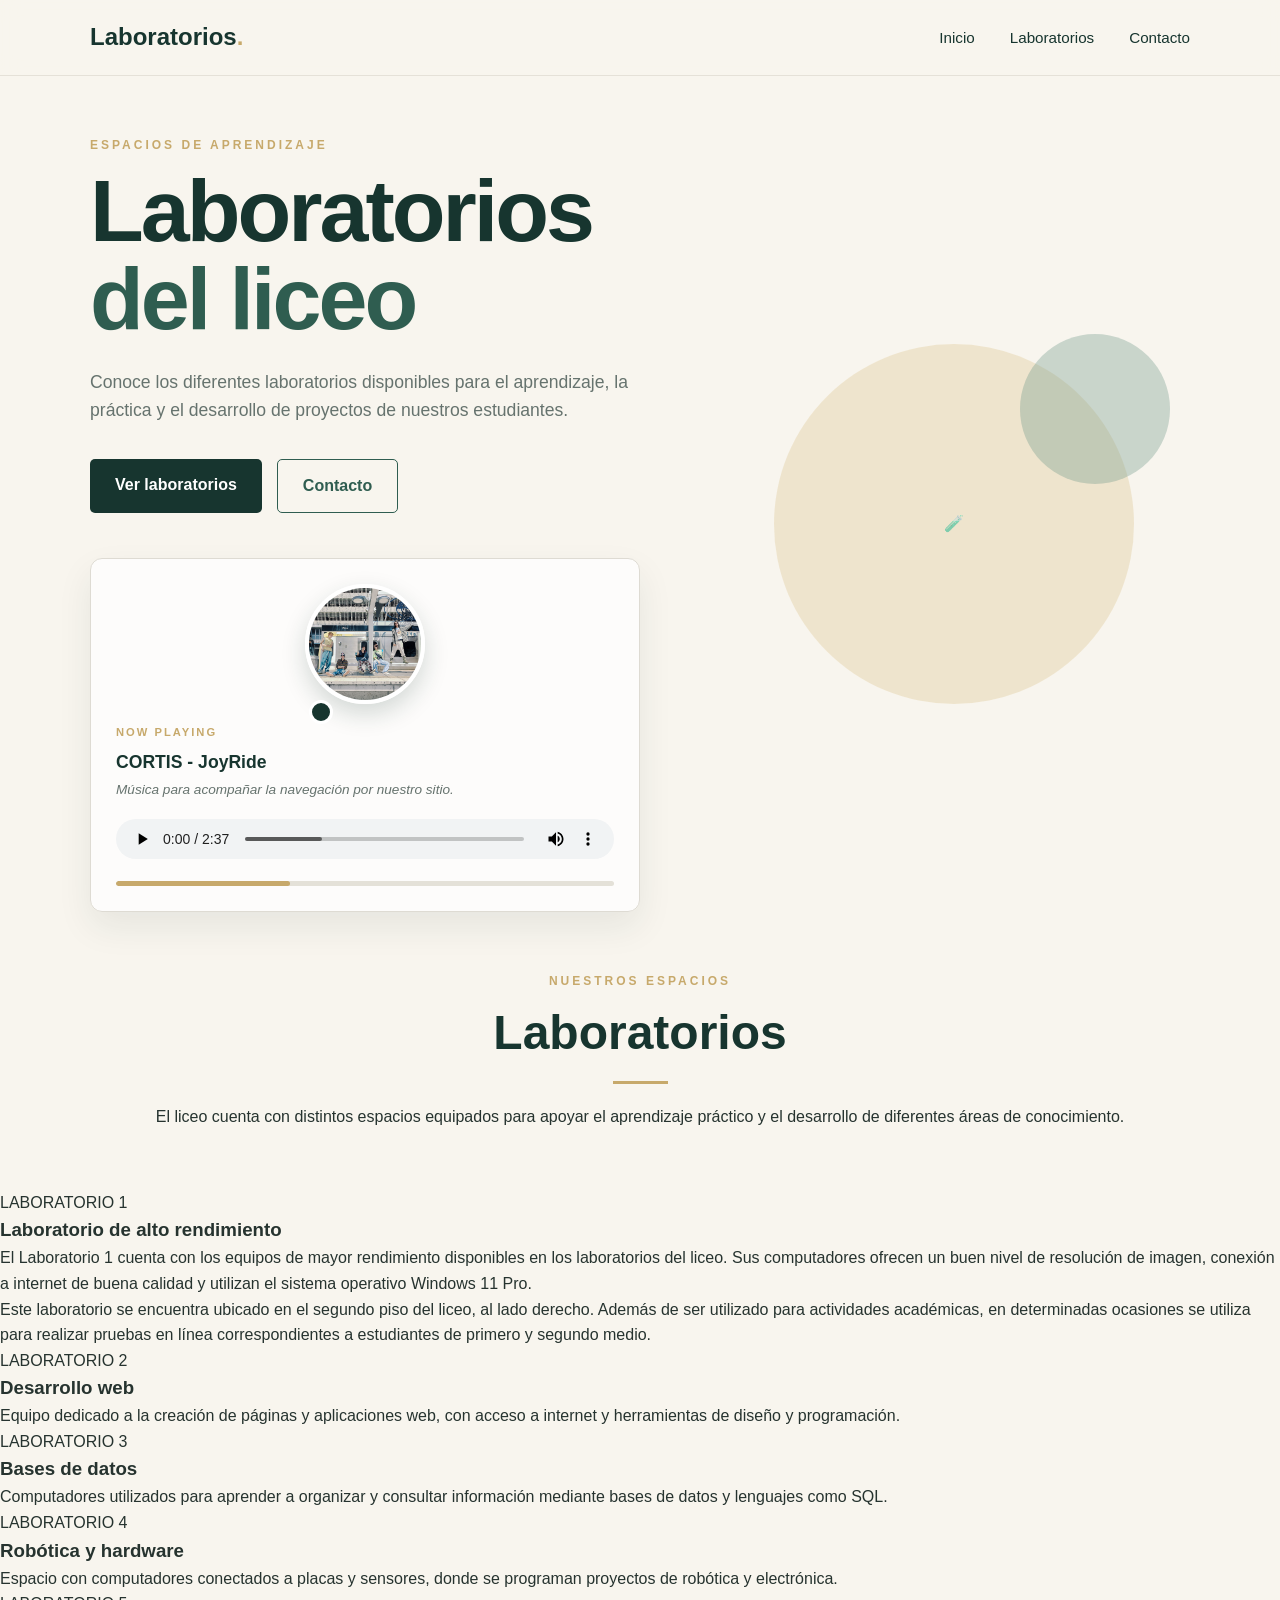
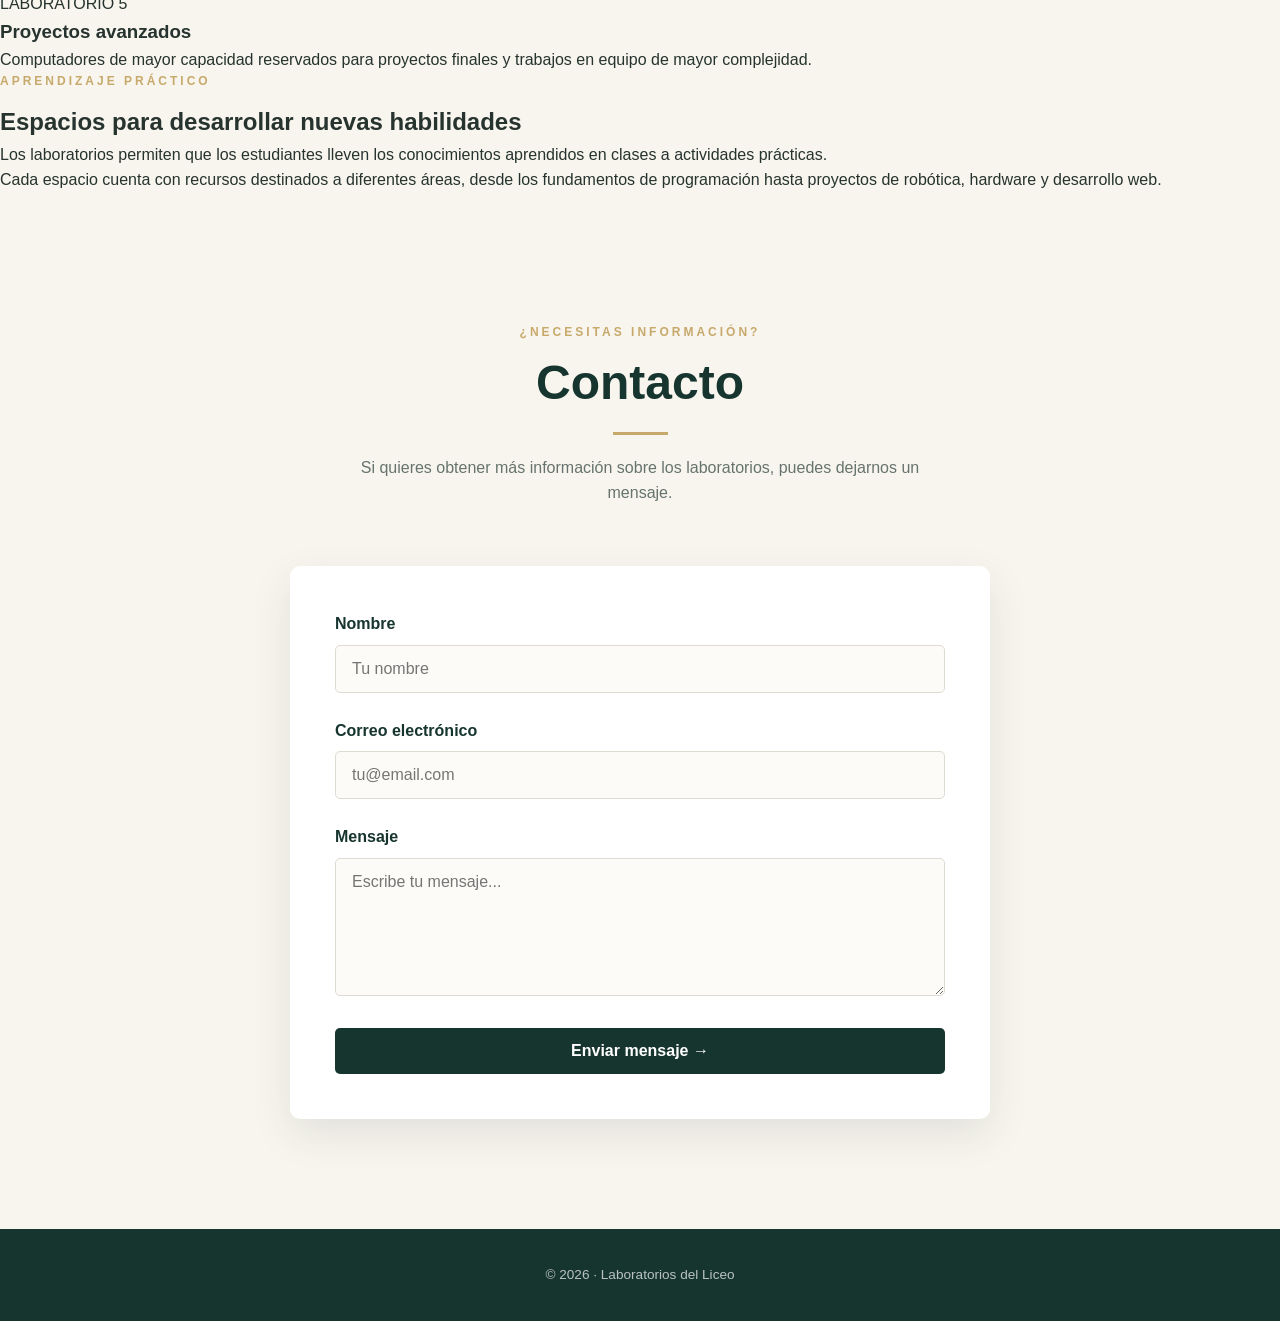
==== commit f37e1187: "Update index.html" ====
--- a/index.html
+++ b/index.html
@@ -1,518 +1,547 @@
 <!DOCTYPE html>
-<html lang="es"> <!-- Indica que el idioma principal de la página es español -->
+<html lang="es">
 
 <head>
 
-    <!-- Configuración básica de la página -->
-    <meta charset="UTF-8"> <!-- Permite utilizar tildes, ñ y otros caracteres especiales -->
-
-    <!-- Hace que la página se adapte correctamente a celulares y tablets -->
+    <!-- =====================================================
+         CONFIGURACIÓN DEL DOCUMENTO
+         ===================================================== -->
+
+    <!-- Permite utilizar correctamente caracteres como:
+         á, é, í, ó, ú, ñ, etc. -->
+    <meta charset="UTF-8">
+
+    <!-- Hace que la página se adapte correctamente
+         a celulares, tablets y computadores -->
     <meta name="viewport" content="width=device-width, initial-scale=1.0">
 
-    <title>Valentina | Sitio Personal</title> <!-- Título que aparece en la pestaña del navegador -->
-
-    <!-- Conecta este archivo HTML con el archivo de estilos CSS -->
+    <!-- Título que aparece en la pestaña del navegador -->
+    <title>Laboratorios | Liceo</title>
+
+    <!-- Conexión con la hoja de estilos principal -->
     <link rel="stylesheet" href="estilos.css">
 
 </head>
 
+
 <body>
 
-    <!-- =====================================
-         MENÚ DE NAVEGACIÓN
-         ===================================== -->
+
+    <!-- =====================================================
+         ENCABEZADO Y MENÚ DE NAVEGACIÓN
+         =====================================================
+
+         Esta sección permanece visible en la parte superior
+         de la página y permite desplazarse rápidamente entre
+         las diferentes secciones.
+         ===================================================== -->
 
     <header>
+
         <nav class="navbar">
-            <!-- "class" permite aplicar los estilos definidos en CSS -->
-
-            <!-- Logo / nombre -->
+
+            <!-- Nombre/logo de la página.
+                 Al hacer clic lleva nuevamente al inicio. -->
             <a href="#inicio" class="logo">
-                <!-- href="#inicio" lleva al elemento que tenga id="inicio" -->
-                Valentina<span>.</span>
-                <!-- El span permite darle un estilo diferente solamente al punto -->
+                Laboratorios<span>.</span>
             </a>
 
 
-            <!-- Opciones del menú -->
+            <!-- Opciones principales de navegación -->
             <ul class="menu">
-                <!-- ul crea una lista no ordenada -->
 
                 <li>
                     <a href="#inicio">Inicio</a>
-                    <!-- Al hacer clic, lleva a la sección cuyo id es "inicio" -->
                 </li>
 
                 <li>
-                    <a href="#sobre-mi">Sobre mí</a>
-                    <!-- Lleva directamente a la sección "Sobre mí" -->
+                    <a href="#laboratorios">Laboratorios</a>
                 </li>
 
                 <li>
                     <a href="#contacto">Contacto</a>
-                    <!-- Lleva directamente a la sección "Contacto" -->
                 </li>
 
             </ul>
 
         </nav>
+
     </header>
 
 
+
+    <!-- =====================================================
+         CONTENIDO PRINCIPAL
+         ===================================================== -->
+
     <main>
-        <!-- main contiene el contenido principal del sitio -->
-
-
-        <!-- =====================================
-             INICIO
-             ===================================== -->
+
+
+        <!-- =================================================
+             SECCIÓN DE INICIO
+             =================================================
+
+             Es la primera sección que ve el usuario.
+             Presenta el propósito de la página y permite
+             acceder rápidamente a los laboratorios.
+             ================================================= -->
 
         <section id="inicio" class="inicio">
-            <!--
-                "section" divide la página en una sección temática.
-                id="inicio" permite llegar aquí desde los enlaces del menú.
-                class="inicio" permite aplicar estilos CSS.
-            -->
-
+
+
+            <!-- ---------------------------------------------
+                 TEXTO PRINCIPAL
+                 --------------------------------------------- -->
 
             <div class="inicio-texto">
 
+                <!-- Texto pequeño sobre el título -->
                 <p class="pequeno-titulo">
-                    BIENVENIDO A MI SITIO
+                    ESPACIOS DE APRENDIZAJE
                 </p>
 
+
+                <!-- Título principal de la página -->
                 <h1>
-                    Hola, soy
-                    <span>Valentina</span>
-                    <!-- span permite aplicar un estilo diferente al nombre -->
+                    Laboratorios
+                    <span>del liceo</span>
                 </h1>
 
+
+                <!-- Descripción general -->
                 <p class="descripcion">
-                    Estudiante de programación, futura estudiante
-                    de Medicina Veterinaria y una persona que trabaja
-                    constantemente por alcanzar sus metas.
+
+                    Conoce los diferentes laboratorios disponibles
+                    para el aprendizaje, la práctica y el desarrollo
+                    de proyectos de nuestros estudiantes.
+
                 </p>
 
 
-                <!-- Botones de navegación -->
+                <!-- -----------------------------------------
+                     BOTONES DE ACCESO
+                     ----------------------------------------- -->
 
                 <div class="botones">
 
-                    <a href="#sobre-mi" class="boton principal">
-                        <!-- Enlace que lleva a la sección "Sobre mí" -->
-                        Conocerme
+                    <!-- Lleva directamente a la sección
+                         de información de los laboratorios -->
+                    <a href="#laboratorios" class="boton principal">
+                        Ver laboratorios
                     </a>
 
+                    <!-- Lleva a la sección de contacto -->
                     <a href="#contacto" class="boton secundario">
-                        <!-- Enlace que lleva a la sección "Contacto" -->
                         Contacto
                     </a>
 
                 </div>
 
+
+
+                <!-- =========================================
+                     REPRODUCTOR DE MÚSICA
+                     =========================================
+
+                     Elemento multimedia incorporado a la
+                     página. La canción debe estar ubicada
+                     en la carpeta:
+
+                     audio/musica.mp3
+
+                     La portada debe estar ubicada en:
+
+                     portada.jpg
+                     ========================================= -->
+
+                <div class="reproductor">
+
+
+                    <!-- Portada de la canción -->
+                    <div class="portada-musica">
+
+                        <img
+                            src="portada.jpg"
+                            alt="Portada de la canción"
+                        >
+
+                    </div>
+
+
+                    <!-- Información de la canción -->
+                    <div class="reproductor-info">
+
+                        <span class="now-playing">
+                            NOW PLAYING
+                        </span>
+
+                        <h3>
+                            CORTIS - JoyRide
+                        </h3>
+
+                        <p>
+                            Música para acompañar la navegación
+                            por nuestro sitio.
+                        </p>
+
+                    </div>
+
+
+                    <!-- Controles del reproductor -->
+                    <div class="reproductor-controles">
+
+                        <audio controls loop>
+
+                            <!-- Archivo de audio utilizado -->
+                            <source
+                                src="audio/musica.mp3"
+                                type="audio/mpeg"
+                            >
+
+                            <!-- Mensaje mostrado si el navegador
+                                 no soporta el elemento audio -->
+                            Tu navegador no puede reproducir este audio.
+
+                        </audio>
+
+                    </div>
+
+
+                    <!-- Barra decorativa de progreso -->
+                    <div class="barra-musica">
+
+                        <div class="progreso-musica"></div>
+
+                    </div>
+
+                </div>
+
             </div>
 
-           <!-- =====================================
-                REPRODUCTOR DE MÚSICA
-                ===================================== -->
-
-            <div class="reproductor">
-
-                <!-- Portada de la canción -->
-
-                <div class="portada-musica">
-
-                    <img
-                        src="portada.jpg"
-                        alt="Portada de la canción"
-                    >
-
+
+
+            <!-- =============================================
+                 ELEMENTO VISUAL DEL INICIO
+                 ============================================= -->
+
+            <div class="inicio-visual">
+
+                <!-- Círculo decorativo grande -->
+                <div class="circulo grande"></div>
+
+                <!-- Círculo decorativo pequeño -->
+                <div class="circulo pequeno"></div>
+
+                <!-- Ícono principal -->
+                <div class="laboratorio-icono">
+                    🧪
                 </div>
 
-
-                <!-- Información de la canción -->
-
-                <div class="reproductor-info">
-
-                    <span class="now-playing">
-                        NOW PLAYING
-                    </span>
-
-                    <h3>CORTIS - JoyRide</h3>
-
-                    <p>Escuchando música mientras sigo avanzando</p>
+            </div>
+
+        </section>
+
+
+
+        <!-- =================================================
+             SECCIÓN DE LABORATORIOS
+             =================================================
+
+             Contiene las tarjetas con información de cada
+             laboratorio disponible en el liceo.
+             ================================================= -->
+
+        <section id="laboratorios" class="laboratorios">
+
+
+            <!-- ---------------------------------------------
+                 TÍTULO DE LA SECCIÓN
+                 --------------------------------------------- -->
+
+            <div class="titulo-seccion">
+
+                <p class="pequeno-titulo">
+                    NUESTROS ESPACIOS
+                </p>
+
+                <h2>
+                    Laboratorios
+                </h2>
+
+                <div class="linea"></div>
+
+                <p class="texto-introduccion">
+
+                    El liceo cuenta con distintos espacios equipados
+                    para apoyar el aprendizaje práctico y el desarrollo
+                    de diferentes áreas de conocimiento.
+
+                </p>
+
+            </div>
+
+
+
+            <!-- =============================================
+                 TARJETAS DE LOS LABORATORIOS
+                 ============================================= -->
+
+            <div class="laboratorios-grid">
+
+
+                <!-- =================================================
+                     LABORATORIO 1
+                     =================================================
+
+                     Es el laboratorio con los equipos de mayor
+                     rendimiento. La información aquí presentada
+                     corresponde a las características proporcionadas
+                     para este laboratorio.
+                     ================================================= -->
+
+                <article class="laboratorio-card laboratorio-1">
+
+                    <p class="numero-laboratorio">
+                        LABORATORIO 1
+                    </p>
+
+                    <h3>
+                        Laboratorio de alto rendimiento
+                    </h3>
+
+                    <p>
+
+                        El Laboratorio 1 cuenta con los equipos de
+                        mayor rendimiento disponibles en los
+                        laboratorios del liceo. Sus computadores
+                        ofrecen un buen nivel de resolución de imagen,
+                        conexión a internet de buena calidad y utilizan
+                        el sistema operativo Windows 11 Pro.
+
+                    </p>
+
+                    <p>
+
+                        Este laboratorio se encuentra ubicado en el
+                        segundo piso del liceo, al lado derecho.
+                        Además de ser utilizado para actividades
+                        académicas, en determinadas ocasiones se
+                        utiliza para realizar pruebas en línea
+                        correspondientes a estudiantes de primero y
+                        segundo medio.
+
+                    </p>
+
+                </article>
+
+
+
+                <!-- =================================================
+                     LABORATORIO 2
+                     ================================================= -->
+
+                <article class="laboratorio-card laboratorio-2">
+
+                    <p class="numero-laboratorio">
+                        LABORATORIO 2
+                    </p>
+
+                    <h3>
+                        Desarrollo web
+                    </h3>
+
+                    <p>
+
+                        Equipo dedicado a la creación de páginas
+                        y aplicaciones web, con acceso a internet
+                        y herramientas de diseño y programación.
+
+                    </p>
+
+                </article>
+
+
+
+                <!-- =================================================
+                     LABORATORIO 3
+                     ================================================= -->
+
+                <article class="laboratorio-card laboratorio-3">
+
+                    <p class="numero-laboratorio">
+                        LABORATORIO 3
+                    </p>
+
+                    <h3>
+                        Bases de datos
+                    </h3>
+
+                    <p>
+
+                        Computadores utilizados para aprender a
+                        organizar y consultar información mediante
+                        bases de datos y lenguajes como SQL.
+
+                    </p>
+
+                </article>
+
+
+
+                <!-- =================================================
+                     LABORATORIO 4
+                     ================================================= -->
+
+                <article class="laboratorio-card laboratorio-4">
+
+                    <p class="numero-laboratorio">
+                        LABORATORIO 4
+                    </p>
+
+                    <h3>
+                        Robótica y hardware
+                    </h3>
+
+                    <p>
+
+                        Espacio con computadores conectados a
+                        placas y sensores, donde se programan
+                        proyectos de robótica y electrónica.
+
+                    </p>
+
+                </article>
+
+
+
+                <!-- =================================================
+                     LABORATORIO 5
+                     ================================================= -->
+
+                <article class="laboratorio-card laboratorio-5">
+
+                    <p class="numero-laboratorio">
+                        LABORATORIO 5
+                    </p>
+
+                    <h3>
+                        Proyectos avanzados
+                    </h3>
+
+                    <p>
+
+                        Computadores de mayor capacidad reservados
+                        para proyectos finales y trabajos en equipo
+                        de mayor complejidad.
+
+                    </p>
+
+                </article>
+
+
+            </div>
+
+        </section>
+
+
+
+        <!-- =================================================
+             INFORMACIÓN GENERAL
+             =================================================
+
+             Explica de manera general la finalidad de los
+             laboratorios dentro del proceso educativo.
+             ================================================= -->
+
+        <section class="informacion">
+
+            <div class="informacion-contenido">
+
+                <!-- Columna izquierda -->
+                <div>
+
+                    <p class="pequeno-titulo">
+                        APRENDIZAJE PRÁCTICO
+                    </p>
+
+                    <h2>
+                        Espacios para desarrollar
+                        nuevas habilidades
+                    </h2>
 
                 </div>
 
 
-                <!-- Reproductor de audio -->
-
-                <div class="reproductor-controles">
-
-                    <audio controls autoplay loop>
-
-                        <source
-                            src="audio/musica.mp3"
-                            type="audio/mpeg"
-                        >
-
-                        Tu navegador no puede reproducir este audio.
-
-                    </audio>
+                <!-- Columna derecha -->
+                <div>
+
+                    <p>
+
+                        Los laboratorios permiten que los estudiantes
+                        lleven los conocimientos aprendidos en clases
+                        a actividades prácticas.
+
+                    </p>
+
+                    <p>
+
+                        Cada espacio cuenta con recursos destinados
+                        a diferentes áreas, desde los fundamentos de
+                        programación hasta proyectos de robótica,
+                        hardware y desarrollo web.
+
+                    </p>
 
                 </div>
 
-
-                <!-- Barra decorativa -->
-
-                <div class="barra-musica">
-
-                    <div class="progreso-musica"></div>
-
-                </div>
-
             </div>
 
-
-            <!-- Elemento visual decorativo -->
-
-            <div class="inicio-visual">
-
-                <div class="circulo grande"></div>
-                <!-- Círculo decorativo grande -->
-
-                <div class="circulo pequeno"></div>
-                <!-- Círculo decorativo pequeño -->
-
-                <div class="huella">
-                    🐾
-                    <!-- Huella utilizada como elemento visual -->
-                </div>
+        </section>
+
+
+
+        <!-- =================================================
+             SECCIÓN DE CONTACTO
+             ================================================= -->
+
+        <section id="contacto" class="contacto">
+
+
+            <!-- Título de la sección -->
+            <div class="titulo-seccion">
+
+                <p class="pequeno-titulo">
+                    ¿NECESITAS INFORMACIÓN?
+                </p>
+
+                <h2>
+                    Contacto
+                </h2>
+
+                <div class="linea"></div>
+
+                <p>
+
+                    Si quieres obtener más información sobre los
+                    laboratorios, puedes dejarnos un mensaje.
+
+                </p>
 
             </div>
 
-        </section>
-
-
-        <!-- =====================================
-             SOBRE MÍ
-             ===================================== -->
-
-        <section id="sobre-mi" class="sobre-mi">
-
-            <div class="titulo-seccion">
-
-                <p class="pequeno-titulo">
-                    CONOCE UN POCO MÁS
-                </p>
-
-                <h2>Sobre mí</h2>
-
-                <div class="linea"></div>
-                <!-- Línea decorativa debajo del título -->
-
-            </div>
-
-
-            <!-- Foto + información -->
-
-            <div class="sobre-contenido">
-
-
-                <!-- FOTO -->
-
-                <div class="foto-contenedor">
-
-                    <div class="foto">
-
-                        <img
-                            src="mifoto.jpg"
-                            alt="Foto de Valentina"
-                        >
-                        <!--
-                            src indica dónde se encuentra la imagen.
-                            alt proporciona una descripción de la imagen.
-                            El texto alternativo también ayuda a la accesibilidad.
-                        -->
-
-                    </div>
-
-                </div>
-
-
-                <!-- INFORMACIÓN PERSONAL -->
-
-                <div class="sobre-texto">
-
-                    <p>
-                        Hola, soy <strong>Valentina</strong>, tengo 17 años
-                        y soy estudiante de 4to medio en Chile.
-                        Actualmente estudio programación y, al mismo tiempo,
-                        me preparo para entrar a la educación superior.
-                    </p>
-
-                    <p>
-                        Aunque la programación no es necesariamente mi área
-                        favorita, decidí estudiarla porque es una herramienta
-                        que me permite acercarme al futuro que quiero.
-                        También me permite tener la posibilidad de trabajar
-                        de manera remota mientras estudio.
-                    </p>
-
-
-                    <!-- Meta personal -->
-
-                    <div class="meta">
-
-                        <div class="meta-icon">
-                            🐾
-                        </div>
-
-                        <div>
-
-                            <h3>Mi gran meta</h3>
-
-                            <p>
-                                Desde los 5 años tengo decidido que quiero
-                                estudiar <strong>Medicina Veterinaria</strong>.
-                            </p>
-
-                        </div>
-
-                    </div>
-
-                </div>
-
-            </div>
-
-
-            <!-- =====================================
-                 TARJETAS INFORMATIVAS
-                 ===================================== -->
-
-            <div class="tarjetas">
-
-                <!--
-                    article representa un bloque independiente
-                    de información dentro de la página.
-                -->
-
-                <article class="tarjeta">
-
-                    <div class="icono">
-                        🌎
-                    </div>
-
-                    <h3>Mi futuro</h3>
-
-                    <p>
-                        Quiero viajar internacionalmente, especializarme
-                        en Nueva Zelanda y trabajar con animales exóticos.
-                    </p>
-
-                </article>
-
-
-                <article class="tarjeta">
-
-                    <div class="icono">
-                        🐋
-                    </div>
-
-                    <h3>Animales</h3>
-
-                    <p>
-                        Me gustaría trabajar con animales como leones,
-                        ballenas, delfines, pingüinos y nutrias.
-                    </p>
-
-                </article>
-
-
-                <article class="tarjeta">
-
-                    <div class="icono">
-                        ✨
-                    </div>
-
-                    <h3>Cómo soy</h3>
-
-                    <p>
-                        Me considero perseverante, puntual, amigable,
-                        estudiosa y cautelosa.
-                    </p>
-
-                </article>
-
-            </div>
-
-
-            <!-- =====================================
-                 GUSTOS Y PASATIEMPOS
-                 ===================================== -->
-
-            <div class="gustos">
-
-                <div class="titulo-seccion">
-
-                    <p class="pequeno-titulo">
-                        MI DÍA A DÍA
-                    </p>
-
-                    <h2>Lo que disfruto</h2>
-
-                </div>
-
-
-                <!-- Lista visual de intereses -->
-
-                <div class="etiquetas">
-
-                    <span>📚 Leer</span>
-                    <span>🎧 Escuchar música</span>
-                    <span>🍳 Cocinar</span>
-                    <span>🎮 Jugar</span>
-                    <span>😴 Dormir</span>
-                    <span>🎨 Dibujar</span>
-
-                </div>
-
-
-                <!-- Información adicional sobre la música -->
-
-                <p class="musica">
-
-                    🎵 La música también es importante para mí.
-                    CORTIS es uno de mis grupos favoritos y su música
-                    me ayuda a sobrellevar los momentos de estrés,
-                    sentirme mejor y seguir esforzándome.
-
-                </p>
-
-            </div>
-
-
-            <!-- =====================================
-                 APRENDIZAJE
-                 ===================================== -->
-
-            <div class="aprendizaje">
-
-                <div>
-
-                    <p class="pequeno-titulo">
-                        SIEMPRE APRENDIENDO
-                    </p>
-
-                    <h2>
-                        Quiero seguir mejorando
-                    </h2>
-
-                </div>
-
-
-                <!-- Habilidades que estoy desarrollando -->
-
-                <div class="habilidades">
-
-
-                    <!-- Inglés -->
-
-                    <div class="habilidad">
-
-                        <div class="habilidad-titulo">
-
-                            <span>Inglés</span>
-
-                            <span>En progreso</span>
-
-                        </div>
-
-
-                        <!--
-                            La barra funciona mediante CSS.
-                            El ancho de "progreso ingles" representa
-                            visualmente el porcentaje de avance.
-                        -->
-
-                        <div class="barra">
-                            <div class="progreso ingles"></div>
-                        </div>
-
-                    </div>
-
-
-                    <!-- Programación -->
-
-                    <div class="habilidad">
-
-                        <div class="habilidad-titulo">
-
-                            <span>Programación</span>
-
-                            <span>En aprendizaje</span>
-
-                        </div>
-
-
-                        <div class="barra">
-                            <div class="progreso programacion"></div>
-                        </div>
-
-                    </div>
-
-                </div>
-
-            </div>
-
-        </section>
-
-
-        <!-- =====================================
-             CONTACTO
-             ===================================== -->
-
-        <section id="contacto" class="contacto">
-
-            <div class="titulo-seccion">
-
-                <p class="pequeno-titulo">
-                    ¿HABLAMOS?
-                </p>
-
-                <h2>Contacto</h2>
-
-                <div class="linea"></div>
-
-
-                <p>
-                    Si quieres comunicarte conmigo,
-                    puedes dejarme un mensaje.
-                </p>
-
-            </div>
-
-
-            <!-- =====================================
+
+
+            <!-- =============================================
                  FORMULARIO DE CONTACTO
-                 ===================================== -->
+                 ============================================= -->
 
             <form class="formulario">
-                <!--
-                    "form" permite crear un formulario
-                    para recopilar información del usuario.
-                -->
-
-
-                <!-- Nombre -->
-
+
+
+                <!-- Campo para el nombre -->
                 <label for="nombre">
                     Nombre
                 </label>
-                <!--
-                    "for" conecta esta etiqueta con el input
-                    que tenga el mismo "id".
-                -->
 
                 <input
                     type="text"
@@ -521,17 +550,10 @@
                     placeholder="Tu nombre"
                     required
                 >
-                <!--
-                    type="text": permite escribir texto.
-                    id="nombre": identifica este campo.
-                    name="nombre": asigna un nombre al dato.
-                    placeholder: muestra un texto de ejemplo.
-                    required: obliga a completar el campo.
-                -->
-
-
-                <!-- Correo electrónico -->
-
+
+
+
+                <!-- Campo para el correo -->
                 <label for="email">
                     Correo electrónico
                 </label>
@@ -543,14 +565,10 @@
                     placeholder="tu@email.com"
                     required
                 >
-                <!--
-                    type="email" indica que el campo es para un correo.
-                    El navegador puede comprobar que tenga un formato válido.
-                -->
-
-
-                <!-- Mensaje -->
-
+
+
+
+                <!-- Campo para el mensaje -->
                 <label for="mensaje">
                     Mensaje
                 </label>
@@ -562,38 +580,37 @@
                     placeholder="Escribe tu mensaje..."
                     required
                 ></textarea>
-                <!--
-                    textarea permite escribir mensajes más largos.
-                    rows="6" define una altura inicial aproximada de 6 líneas.
-                -->
-
-
-                <!-- Botón para enviar -->
-
+
+
+
+                <!-- Botón para enviar el formulario -->
                 <button type="submit">
                     Enviar mensaje →
                 </button>
-                <!-- type="submit" indica que el botón envía el formulario -->
+
 
             </form>
 
         </section>
 
+
     </main>
 
 
-    <!-- =====================================
+
+    <!-- =====================================================
          PIE DE PÁGINA
-         ===================================== -->
+         ===================================================== -->
 
     <footer>
 
         <p>
-            © 2026 Valentina · Sitio web personal
+            © 2026 · Laboratorios del Liceo
         </p>
 
     </footer>
 
 
 </body>
+
 </html>
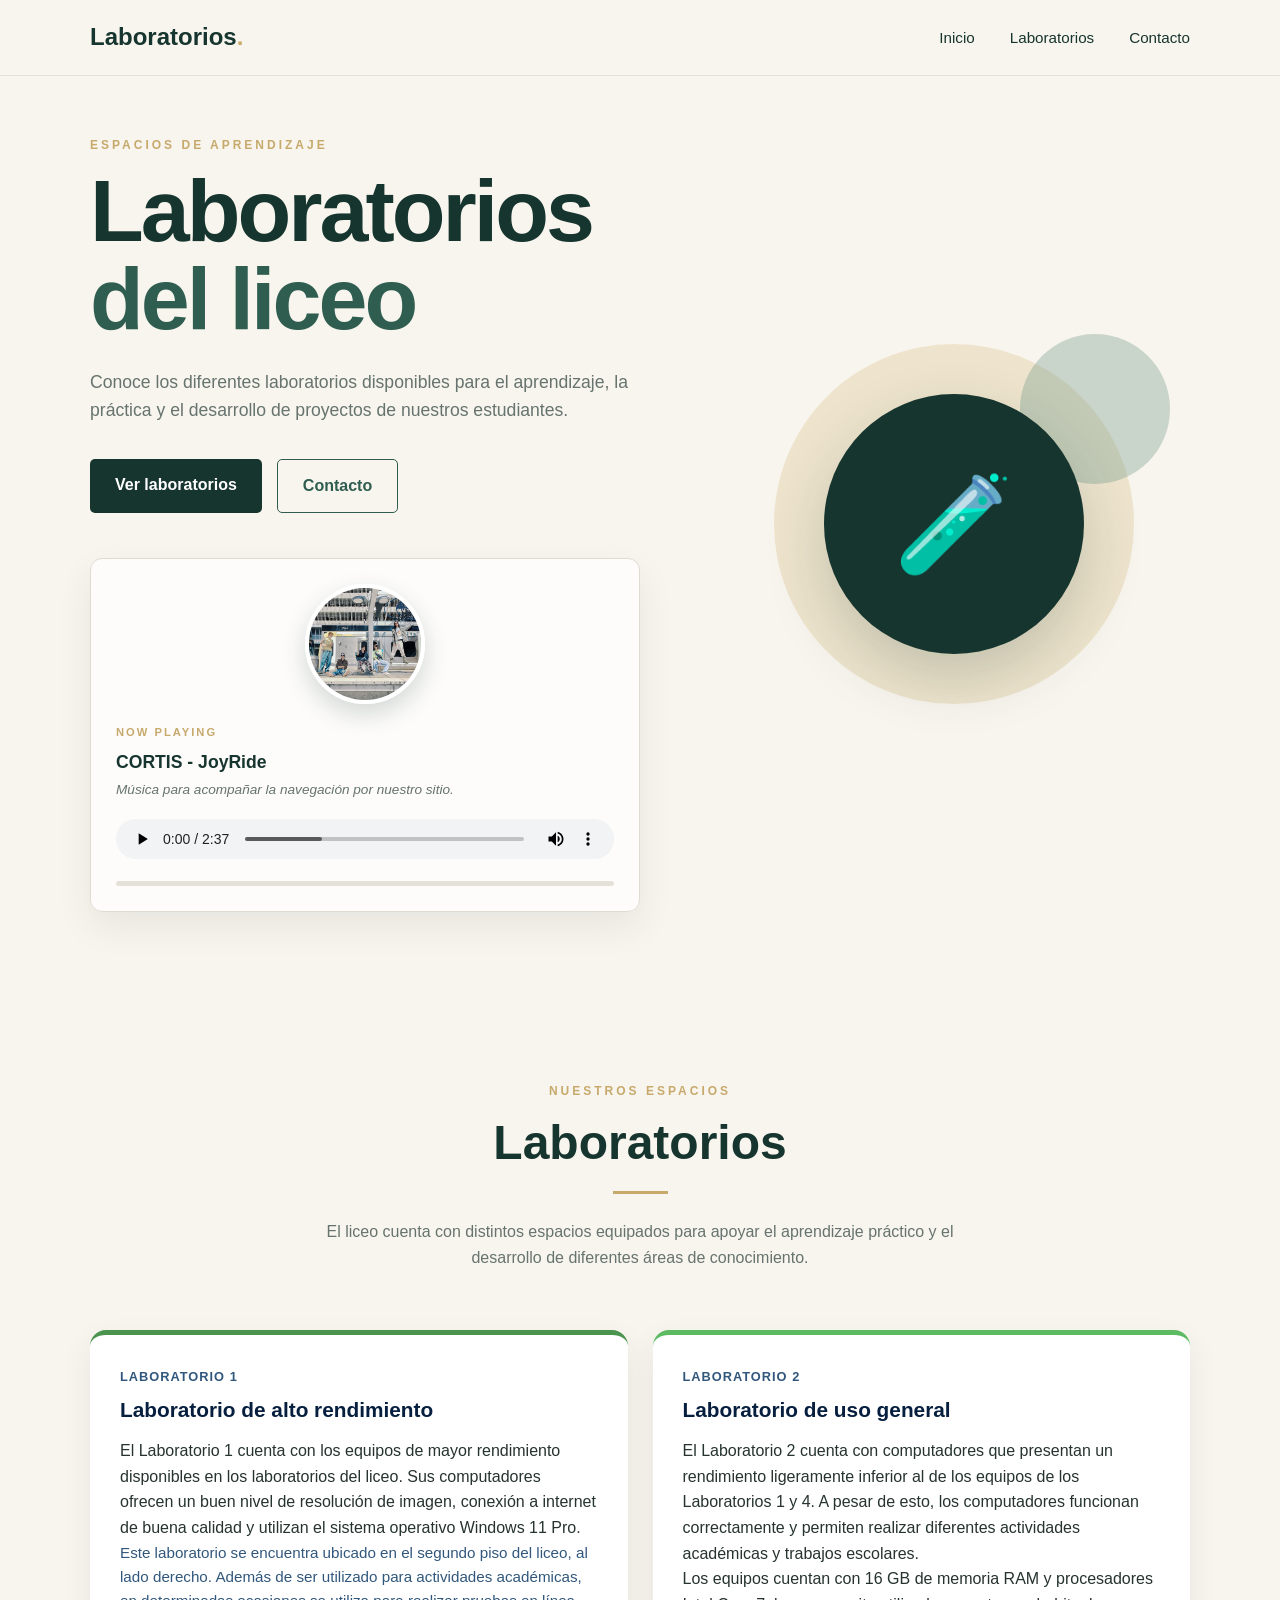
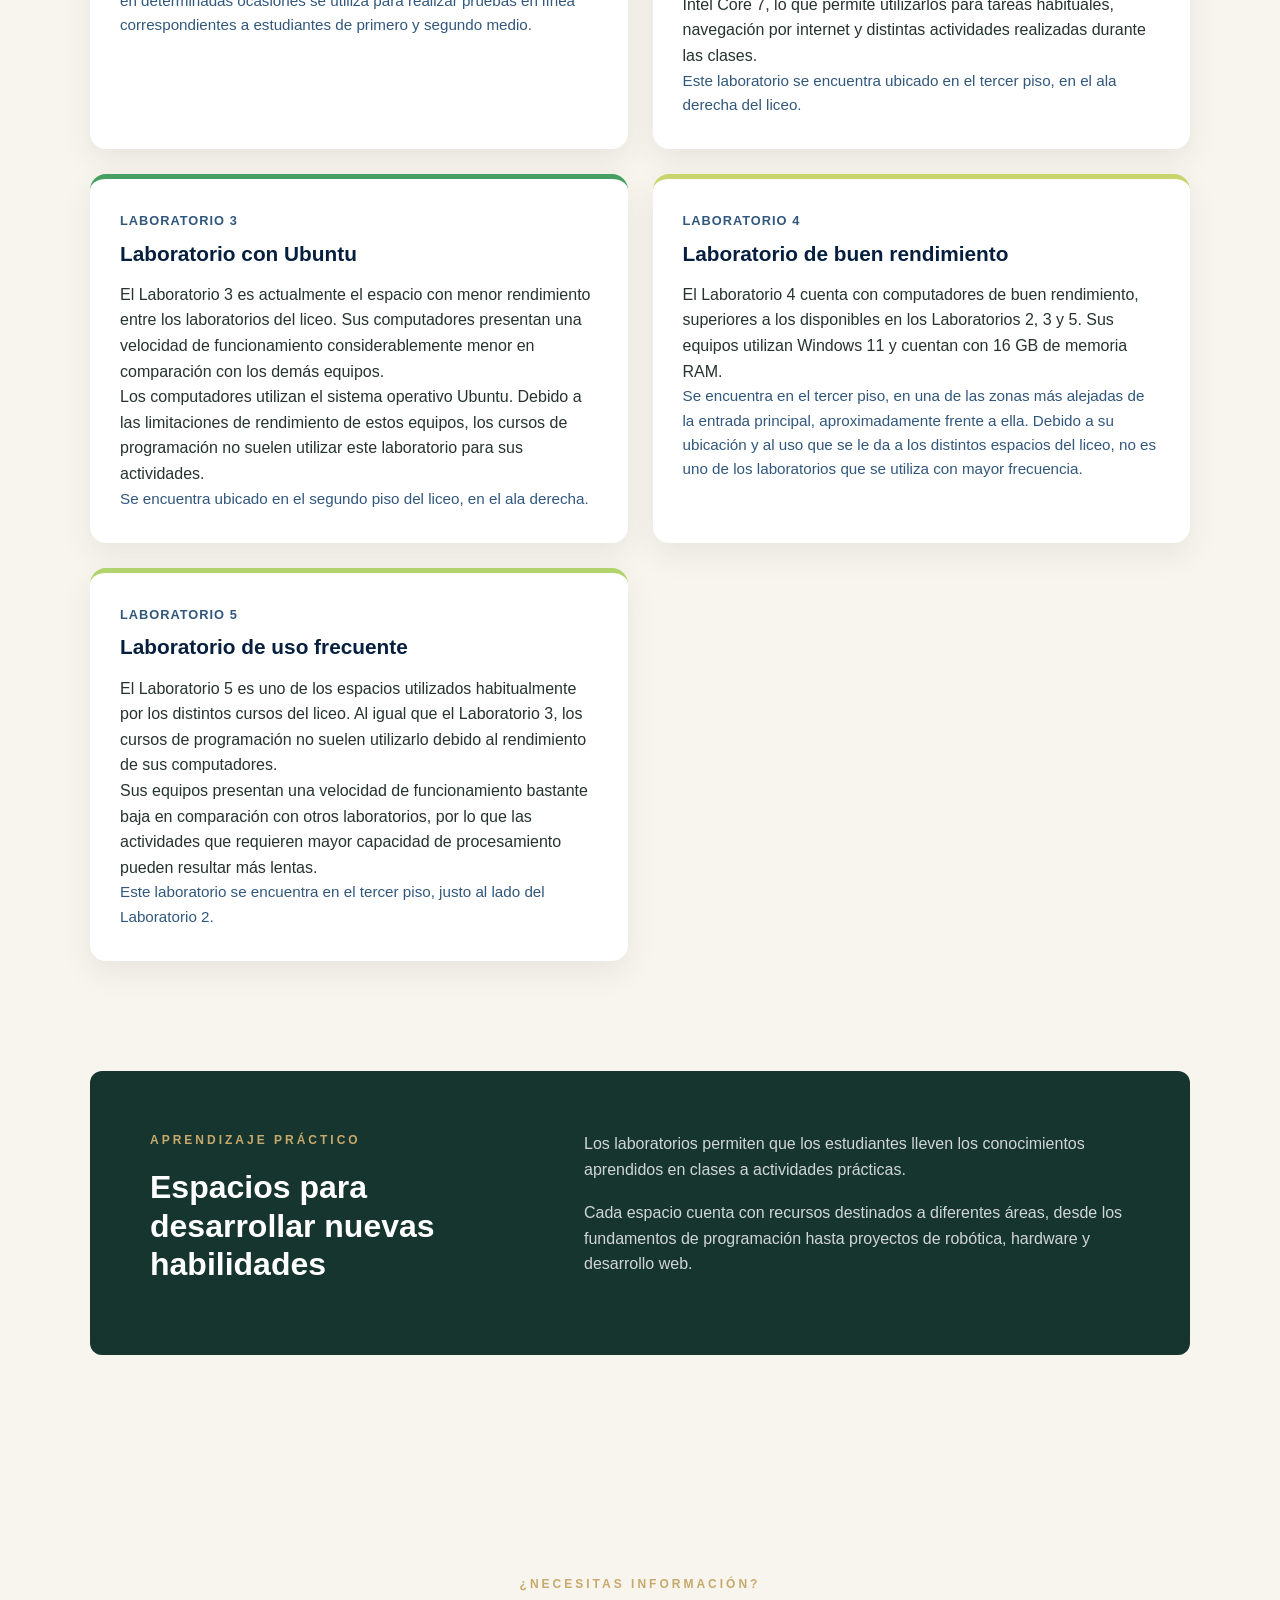
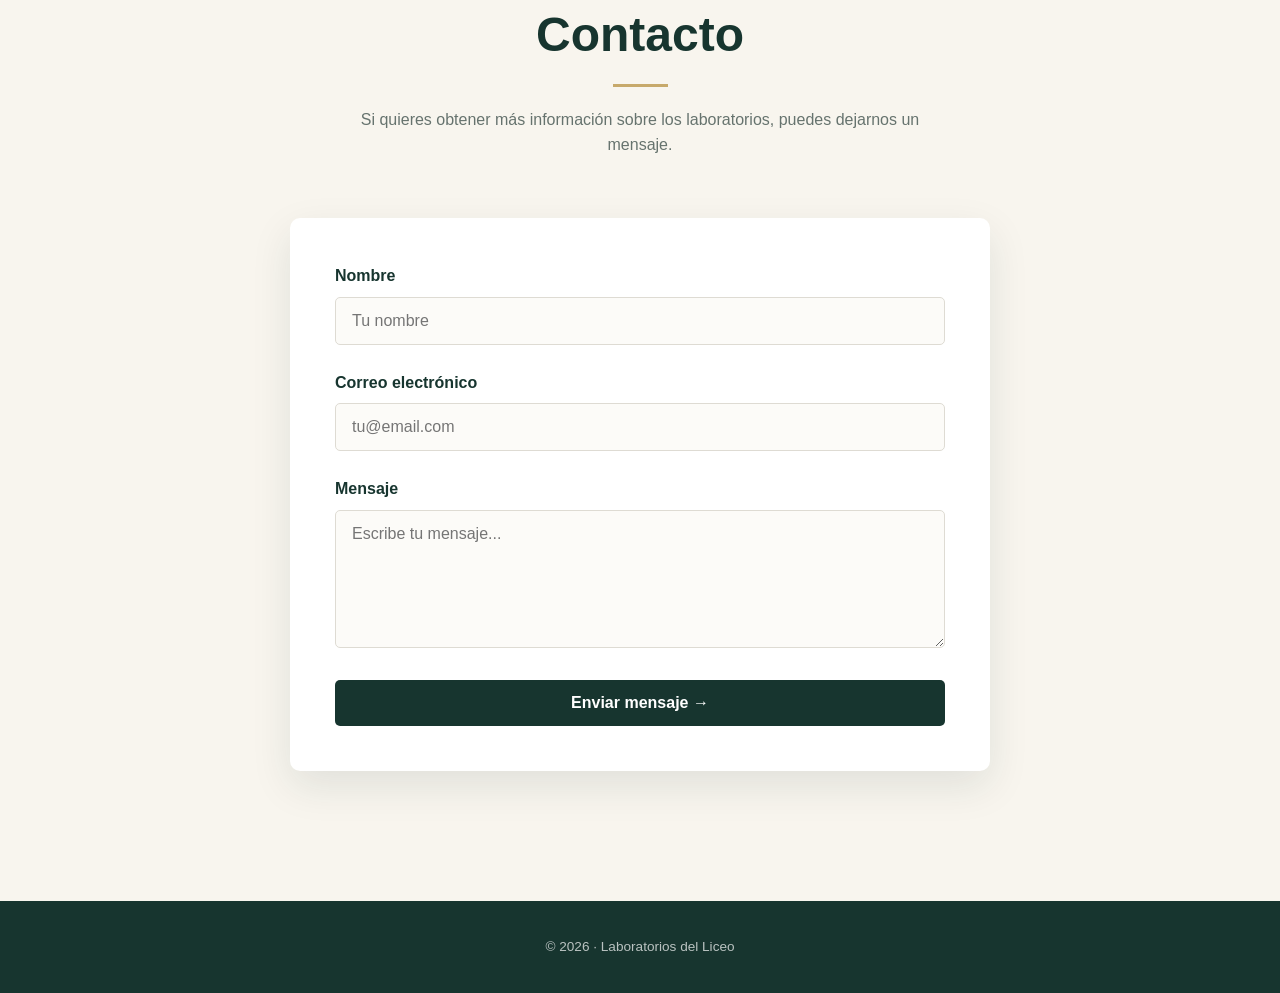
==== commit 721b31a1: "Update index.html" ====
--- a/index.html
+++ b/index.html
@@ -290,14 +290,8 @@
 
 
                 <!-- =================================================
-                     LABORATORIO 1
-                     =================================================
-
-                     Es el laboratorio con los equipos de mayor
-                     rendimiento. La información aquí presentada
-                     corresponde a las características proporcionadas
-                     para este laboratorio.
-                     ================================================= -->
+                    LABORATORIO 1
+                    ================================================= -->
 
                 <article class="laboratorio-card laboratorio-1">
 
@@ -335,10 +329,9 @@
                 </article>
 
 
-
                 <!-- =================================================
-                     LABORATORIO 2
-                     ================================================= -->
+                    LABORATORIO 2
+                    ================================================= -->
 
                 <article class="laboratorio-card laboratorio-2">
 
@@ -347,24 +340,43 @@
                     </p>
 
                     <h3>
-                        Desarrollo web
+                        Laboratorio de uso general
                     </h3>
 
                     <p>
 
-                        Equipo dedicado a la creación de páginas
-                        y aplicaciones web, con acceso a internet
-                        y herramientas de diseño y programación.
+                        El Laboratorio 2 cuenta con computadores que
+                        presentan un rendimiento ligeramente inferior
+                        al de los equipos de los Laboratorios 1 y 4.
+                        A pesar de esto, los computadores funcionan
+                        correctamente y permiten realizar diferentes
+                        actividades académicas y trabajos escolares.
+
+                    </p>
+
+                    <p>
+
+                        Los equipos cuentan con 16 GB de memoria RAM y
+                        procesadores Intel Core 7, lo que permite
+                        utilizarlos para tareas habituales, navegación
+                        por internet y distintas actividades realizadas
+                        durante las clases.
+
+                    </p>
+
+                    <p>
+
+                        Este laboratorio se encuentra ubicado en el
+                        tercer piso, en el ala derecha del liceo.
 
                     </p>
 
                 </article>
 
 
-
                 <!-- =================================================
-                     LABORATORIO 3
-                     ================================================= -->
+                    LABORATORIO 3
+                    ================================================= -->
 
                 <article class="laboratorio-card laboratorio-3">
 
@@ -373,24 +385,42 @@
                     </p>
 
                     <h3>
-                        Bases de datos
+                        Laboratorio con Ubuntu
                     </h3>
 
                     <p>
 
-                        Computadores utilizados para aprender a
-                        organizar y consultar información mediante
-                        bases de datos y lenguajes como SQL.
+                        El Laboratorio 3 es actualmente el espacio con
+                        menor rendimiento entre los laboratorios del
+                        liceo. Sus computadores presentan una velocidad
+                        de funcionamiento considerablemente menor en
+                        comparación con los demás equipos.
+
+                    </p>
+
+                    <p>
+
+                        Los computadores utilizan el sistema operativo
+                        Ubuntu. Debido a las limitaciones de rendimiento
+                        de estos equipos, los cursos de programación no
+                        suelen utilizar este laboratorio para sus
+                        actividades.
+
+                    </p>
+
+                    <p>
+
+                        Se encuentra ubicado en el segundo piso del
+                        liceo, en el ala derecha.
 
                     </p>
 
                 </article>
 
 
-
                 <!-- =================================================
-                     LABORATORIO 4
-                     ================================================= -->
+                    LABORATORIO 4
+                    ================================================= -->
 
                 <article class="laboratorio-card laboratorio-4">
 
@@ -399,24 +429,36 @@
                     </p>
 
                     <h3>
-                        Robótica y hardware
+                        Laboratorio de buen rendimiento
                     </h3>
 
                     <p>
 
-                        Espacio con computadores conectados a
-                        placas y sensores, donde se programan
-                        proyectos de robótica y electrónica.
+                        El Laboratorio 4 cuenta con computadores de
+                        buen rendimiento, superiores a los disponibles
+                        en los Laboratorios 2, 3 y 5. Sus equipos
+                        utilizan Windows 11 y cuentan con 16 GB de
+                        memoria RAM.
+
+                    </p>
+
+                    <p>
+
+                        Se encuentra en el tercer piso, en una de las
+                        zonas más alejadas de la entrada principal,
+                        aproximadamente frente a ella. Debido a su
+                        ubicación y al uso que se le da a los distintos
+                        espacios del liceo, no es uno de los laboratorios
+                        que se utiliza con mayor frecuencia.
 
                     </p>
 
                 </article>
 
 
-
                 <!-- =================================================
-                     LABORATORIO 5
-                     ================================================= -->
+                    LABORATORIO 5
+                    ================================================= -->
 
                 <article class="laboratorio-card laboratorio-5">
 
@@ -425,22 +467,40 @@
                     </p>
 
                     <h3>
-                        Proyectos avanzados
+                        Laboratorio de uso frecuente
                     </h3>
 
                     <p>
 
-                        Computadores de mayor capacidad reservados
-                        para proyectos finales y trabajos en equipo
-                        de mayor complejidad.
+                        El Laboratorio 5 es uno de los espacios
+                        utilizados habitualmente por los distintos
+                        cursos del liceo. Al igual que el Laboratorio 3,
+                        los cursos de programación no suelen utilizarlo
+                        debido al rendimiento de sus computadores.
+
+                    </p>
+
+                    <p>
+
+                        Sus equipos presentan una velocidad de
+                        funcionamiento bastante baja en comparación
+                        con otros laboratorios, por lo que las
+                        actividades que requieren mayor capacidad de
+                        procesamiento pueden resultar más lentas.
+
+                    </p>
+
+                    <p>
+
+                        Este laboratorio se encuentra en el tercer piso,
+                        justo al lado del Laboratorio 2.
 
                     </p>
 
                 </article>
 
 
-            </div>
-
+            </div>  
         </section>
 
 
--- a/estilos.css
+++ b/estilos.css
@@ -2,264 +2,334 @@
    CONFIGURACIÓN GENERAL
    ========================================= */
 
+/*
+   Selector universal:
+   - Elimina márgenes y rellenos predeterminados del navegador.
+   - box-sizing: border-box hace que padding y border
+     se incluyan dentro del ancho/alto definido.
+*/
 * {
-    margin: 0; /* Elimina los márgenes predeterminados del navegador */
-    padding: 0; /* Elimina los espacios internos predeterminados */
-    box-sizing: border-box; /* Hace que el padding y borde se incluyan dentro del tamaño del elemento */
-}
-
+    margin: 0;
+    padding: 0;
+    box-sizing: border-box;
+}
+
+
+/*
+   Hace que los desplazamientos internos de la página
+   sean suaves al utilizar enlaces/anclas.
+*/
 html {
-    scroll-behavior: smooth; /* Hace que el desplazamiento entre secciones sea suave */
-}
-
+    scroll-behavior: smooth;
+}
+
+
+/*
+   Estilos generales del documento.
+*/
 body {
-    font-family: Arial, Helvetica, sans-serif; /* Define la tipografía principal */
-    color: #26332f; /* Define el color general del texto */
-    background-color: #f8f5ee; /* Define el color crema del fondo */
-    line-height: 1.6; /* Aumenta el espacio entre las líneas de texto */
-}
-
+    font-family: Arial, Helvetica, sans-serif;
+
+    color: #26332f;
+
+    background-color: #f8f5ee;
+
+    line-height: 1.6;
+}
+
+
+/*
+   Los enlaces heredan el color del elemento padre
+   y no muestran subrayado por defecto.
+*/
 a {
-    text-decoration: none; /* Elimina el subrayado predeterminado de los enlaces */
-    color: inherit; /* Hace que el enlace use el color de texto de su elemento padre */
-}
-
+    text-decoration: none;
+    color: inherit;
+}
+
+
+/*
+   Las imágenes nunca superan el ancho de su contenedor.
+   display: block elimina espacios en línea no deseados.
+*/
 img {
-    max-width: 100%; /* Evita que una imagen sea más grande que su contenedor */
-    display: block; /* Evita espacios innecesarios debajo de las imágenes */
-}
-
-
-/* =========================================
-   COLORES DEL SITIO
-   ========================================= */
-
+    max-width: 100%;
+    display: block;
+}
+
+
+
+/* =========================================
+   COLORES
+   ========================================= */
+
+/*
+   Variables globales del proyecto.
+
+   Centralizar los colores permite cambiar la identidad
+   visual de la página desde un único lugar.
+*/
 :root {
-    /* Variables que permiten reutilizar los mismos colores en todo el sitio */
-
-    --verde-oscuro: #17352f; /* Color principal oscuro */
-    --verde: #2f5d50; /* Verde utilizado en botones y detalles */
-    --verde-claro: #719789; /* Verde claro para elementos decorativos */
-
-    --crema: #f8f5ee; /* Color principal del fondo */
-    --blanco: #ffffff; /* Color blanco */
-
-    --dorado: #c7a96b; /* Color dorado para detalles */
-    --dorado-claro: #e7d7b2; /* Dorado más claro para fondos */
-
-    --texto: #26332f; /* Color principal del texto */
-    --gris: #66736e; /* Color utilizado para textos secundarios */
-
-    --borde: #dedbd3; /* Color de los bordes */
-}
-
-
-/* =========================================
-   MENÚ
-   ========================================= */
-
+
+    --verde-oscuro: #17352f;
+
+    --verde: #2f5d50;
+
+    --verde-claro: #719789;
+
+    --crema: #f8f5ee;
+
+    --blanco: #ffffff;
+
+    --dorado: #c7a96b;
+
+    --dorado-claro: #e7d7b2;
+
+    --texto: #26332f;
+
+    --gris: #66736e;
+
+    --borde: #dedbd3;
+}
+
+
+
+/* =========================================
+   MENÚ DE NAVEGACIÓN
+   ========================================= */
+
+/*
+   El encabezado permanece fijo en la parte superior
+   mientras el usuario hace scroll.
+*/
 header {
-    position: sticky; /* Mantiene el menú visible mientras se desplaza la página */
-    top: 0; /* Hace que el menú quede pegado a la parte superior */
-    z-index: 1000; /* Coloca el menú por encima de los demás elementos */
-
-    background-color: rgba(248, 245, 238, 0.95); /* Fondo crema con un 95% de opacidad */
-
-    backdrop-filter: blur(10px); /* Difumina el contenido que queda detrás del menú */
-
-    border-bottom: 1px solid #e5e1d8; /* Agrega una línea sutil debajo del menú */
-}
-
+    position: sticky;
+    top: 0;
+    z-index: 1000;
+
+    background-color: rgba(248, 245, 238, 0.95);
+
+    backdrop-filter: blur(10px);
+
+    border-bottom: 1px solid #e5e1d8;
+}
+
+
+/*
+   Contenedor principal del menú.
+*/
 .navbar {
-    width: 90%; /* El menú ocupa el 90% del ancho de la pantalla */
-    max-width: 1100px; /* Evita que el contenido sea demasiado ancho en pantallas grandes */
-
-    min-height: 75px; /* Define una altura mínima para el menú */
-
-    margin: auto; /* Centra horizontalmente el menú */
-
-    display: flex; /* Activa Flexbox para organizar los elementos */
-    justify-content: space-between; /* Separa el logo y las opciones del menú */
-    align-items: center; /* Centra verticalmente los elementos */
-}
-
-
-/* Nombre */
+    width: 90%;
+    max-width: 1100px;
+    min-height: 75px;
+
+    margin: auto;
+
+    display: flex;
+    justify-content: space-between;
+    align-items: center;
+}
+
+
+
+/* ---------- Logo ---------- */
 
 .logo {
-    font-size: 1.5rem; /* Aumenta el tamaño del nombre */
-    font-weight: bold; /* Hace que el nombre aparezca en negrita */
-
-    color: var(--verde-oscuro); /* Utiliza el verde oscuro definido anteriormente */
-}
+    font-size: 1.5rem;
+    font-weight: bold;
+    color: var(--verde-oscuro);
+}
+
 
 .logo span {
-    color: var(--dorado); /* Colorea el punto del logo de dorado */
-}
-
-
-/* Links */
+    color: var(--dorado);
+}
+
+
+
+/* ---------- Menú ---------- */
 
 .menu {
-    display: flex; /* Coloca las opciones del menú en una fila */
-
-    gap: 35px; /* Agrega espacio entre cada opción */
-
-    list-style: none; /* Elimina los puntos de la lista */
-}
+    display: flex;
+    gap: 35px;
+    list-style: none;
+}
+
 
 .menu a {
-    position: relative; /* Permite posicionar correctamente la línea decorativa */
-
-    color: var(--verde-oscuro); /* Define el color de los enlaces */
-
-    font-size: 0.95rem; /* Define un tamaño ligeramente menor al texto normal */
-
-    transition: color 0.3s ease; /* Hace suave el cambio de color al pasar el mouse */
-}
-
-
-/* Línea debajo del link */
-
+    position: relative;
+
+    color: var(--verde-oscuro);
+
+    font-size: 0.95rem;
+
+    transition: color 0.3s ease;
+}
+
+
+/*
+   Línea decorativa que aparece debajo del enlace
+   al pasar el cursor.
+*/
 .menu a::after {
-    content: ""; /* Crea un elemento decorativo vacío */
-
-    position: absolute; /* Permite posicionarlo respecto al enlace */
-
-    left: 0; /* Comienza desde el lado izquierdo del enlace */
-    bottom: -6px; /* Coloca la línea debajo del texto */
-
-    width: 0; /* La línea comienza oculta */
-    height: 2px; /* Define el grosor de la línea */
-
-    background-color: var(--dorado); /* La línea será de color dorado */
-
-    transition: width 0.3s ease; /* Hace que la línea aparezca suavemente */
-}
+    content: "";
+
+    position: absolute;
+
+    left: 0;
+    bottom: -6px;
+
+    width: 0;
+    height: 2px;
+
+    background-color: var(--dorado);
+
+    transition: width 0.3s ease;
+}
+
 
 .menu a:hover {
-    color: var(--verde); /* Cambia el color del enlace cuando pasamos el mouse */
-}
+    color: var(--verde);
+}
+
 
 .menu a:hover::after {
-    width: 100%; /* La línea ocupa todo el ancho del enlace al pasar el mouse */
-}
-
-
-/* =========================================
-   INICIO
-   ========================================= */
-
+    width: 100%;
+}
+
+
+
+/* =========================================
+   SECCIÓN INICIO / HERO
+   ========================================= */
+
+/*
+   Distribuye la sección inicial en dos columnas:
+   - izquierda: texto
+   - derecha: elemento visual
+*/
 .inicio {
-    width: 90%; /* La sección utiliza el 90% del ancho disponible */
-    max-width: 1100px; /* Limita el ancho máximo en pantallas grandes */
-
-    min-height: calc(100vh - 75px); /* Ocupa casi toda la pantalla descontando la altura del menú */
-
-    margin: auto; /* Centra la sección horizontalmente */
-
-    display: grid; /* Activa CSS Grid para organizar el contenido */
-
-    grid-template-columns: 1.1fr 0.9fr; /* Divide el espacio en dos columnas */
-
-    align-items: center; /* Centra verticalmente el contenido */
-
-    gap: 50px; /* Deja espacio entre las dos columnas */
-}
-
-
-/* Texto */
+    width: 90%;
+    max-width: 1100px;
+
+    min-height: calc(100vh - 75px);
+
+    margin: auto;
+
+    display: grid;
+
+    grid-template-columns: 1.1fr 0.9fr;
+
+    align-items: center;
+
+    gap: 50px;
+}
+
 
 .inicio-texto {
-    padding: 60px 0; /* Agrega espacio arriba y abajo del contenido */
-}
+    padding: 60px 0;
+}
+
 
 .pequeno-titulo {
-    margin-bottom: 12px; /* Separa este texto del título principal */
-
-    color: var(--dorado); /* Utiliza el color dorado */
-
-    font-size: 0.75rem; /* Hace el texto pequeño */
-
-    font-weight: bold; /* Destaca el texto */
-
-    letter-spacing: 3px; /* Aumenta el espacio entre las letras */
-}
+    margin-bottom: 12px;
+
+    color: var(--dorado);
+
+    font-size: 0.75rem;
+
+    font-weight: bold;
+
+    letter-spacing: 3px;
+}
+
 
 .inicio h1 {
-    margin-bottom: 25px; /* Separa el título del texto siguiente */
-
-    color: var(--verde-oscuro); /* Define el color del título */
-
-    font-size: clamp(3rem, 7vw, 5.5rem); /* Hace que el tamaño se adapte al ancho de la pantalla */
-
-    line-height: 1; /* Reduce el espacio vertical entre líneas */
-
-    letter-spacing: -3px; /* Acerca ligeramente las letras */
-}
+    margin-bottom: 25px;
+
+    color: var(--verde-oscuro);
+
+    font-size: clamp(3rem, 7vw, 5.5rem);
+
+    line-height: 1;
+
+    letter-spacing: -3px;
+}
+
 
 .inicio h1 span {
-    display: block; /* Hace que "Valentina" aparezca en una línea independiente */
-
-    color: var(--verde); /* Cambia el color del nombre */
-}
+    display: block;
+
+    color: var(--verde);
+}
+
 
 .descripcion {
-    max-width: 600px; /* Evita que el texto se extienda demasiado horizontalmente */
-
-    margin-bottom: 35px; /* Separa la descripción de los botones */
-
-    color: var(--gris); /* Utiliza un gris para diferenciar el texto secundario */
-
-    font-size: 1.1rem; /* Aumenta ligeramente el tamaño del texto */
-}
-
-
-/* Botones */
+    max-width: 600px;
+
+    margin-bottom: 35px;
+
+    color: var(--gris);
+
+    font-size: 1.1rem;
+}
+
+
+
+/* =========================================
+   BOTONES
+   ========================================= */
 
 .botones {
-    display: flex; /* Coloca los botones utilizando Flexbox */
-
-    gap: 15px; /* Deja espacio entre los botones */
-
-    flex-wrap: wrap; /* Permite que los botones bajen de línea si no hay espacio */
-}
+    display: flex;
+
+    gap: 15px;
+
+    flex-wrap: wrap;
+}
+
 
 .boton {
-    padding: 13px 25px; /* Define el espacio interno del botón */
-
-    border-radius: 5px; /* Redondea ligeramente las esquinas */
-
-    font-weight: bold; /* Destaca el texto del botón */
-
-    transition: 0.3s ease; /* Hace suaves los cambios al pasar el mouse */
-}
+    padding: 13px 25px;
+
+    border-radius: 5px;
+
+    font-weight: bold;
+
+    transition: 0.3s ease;
+}
+
 
 .boton:hover {
-    transform: translateY(-3px); /* Eleva visualmente el botón al pasar el mouse */
-}
+    transform: translateY(-3px);
+}
+
 
 .principal {
-    background-color: var(--verde-oscuro); /* Define el fondo del botón principal */
-
-    color: white; /* Define el color blanco del texto */
-}
+    background-color: var(--verde-oscuro);
+
+    color: white;
+}
+
 
 .principal:hover {
-    background-color: var(--verde); /* Cambia el fondo cuando se pasa el mouse */
-}
+    background-color: var(--verde);
+}
+
 
 .secundario {
-    border: 1px solid var(--verde); /* Crea un borde verde alrededor del botón */
-
-    color: var(--verde); /* Define el color del texto */
-}
+    border: 1px solid var(--verde);
+
+    color: var(--verde);
+}
+
 
 .secundario:hover {
-    background-color: var(--verde); /* Colorea el fondo al pasar el mouse */
-
-    color: white; /* Cambia el texto a blanco */
-}
+    background-color: var(--verde);
+
+    color: white;
+}
+
 
 
 /* =========================================
@@ -267,420 +337,366 @@
    ========================================= */
 
 .inicio-visual {
-    position: relative; /* Permite posicionar los círculos dentro de este elemento */
-
-    height: 500px; /* Define el espacio disponible para la decoración */
-
-    display: flex; /* Activa Flexbox */
-
-    justify-content: center; /* Centra los elementos horizontalmente */
-    align-items: center; /* Centra los elementos verticalmente */
-}
+    position: relative;
+
+    height: 500px;
+
+    display: flex;
+
+    justify-content: center;
+
+    align-items: center;
+}
+
 
 .circulo {
-    position: absolute; /* Permite colocar los círculos independientemente */
-
-    border-radius: 50%; /* Convierte el elemento en un círculo */
-}
+    position: absolute;
+
+    border-radius: 50%;
+}
+
 
 .grande {
-    width: 360px; /* Define el ancho del círculo */
-    height: 360px; /* Define la altura del círculo */
-
-    background-color: var(--dorado-claro); /* Define el color del círculo */
-
-    opacity: 0.55; /* Hace que el círculo sea parcialmente transparente */
-}
+    width: 360px;
+    height: 360px;
+
+    background-color: var(--dorado-claro);
+
+    opacity: 0.55;
+}
+
 
 .pequeno {
-    width: 150px; /* Define el ancho del círculo pequeño */
-    height: 150px; /* Define la altura del círculo pequeño */
-
-    top: 60px; /* Lo mueve hacia abajo desde la parte superior */
-    right: 20px; /* Lo separa 20px del lado derecho */
-
-    background-color: var(--verde-claro); /* Define su color */
-
-    opacity: 0.35; /* Reduce su intensidad */
-}
-
-.huella {
-    position: relative; /* Permite controlar su posición y nivel */
-
-    z-index: 2; /* Coloca la huella por encima de los círculos */
-
-    width: 260px; /* Define el ancho del círculo central */
-    height: 260px; /* Define la altura del círculo central */
-
-    display: flex; /* Activa Flexbox */
-
-    justify-content: center; /* Centra la huella horizontalmente */
-    align-items: center; /* Centra la huella verticalmente */
-
-    border-radius: 50%; /* Convierte el contenedor en un círculo */
-
-    background-color: var(--verde-oscuro); /* Fondo verde oscuro */
-
-    font-size: 6rem; /* Aumenta el tamaño del emoji */
+    width: 150px;
+    height: 150px;
+
+    top: 60px;
+    right: 20px;
+
+    background-color: var(--verde-claro);
+
+    opacity: 0.35;
+}
+
+
+.laboratorio-icono {
+    position: relative;
+
+    z-index: 2;
+
+    width: 260px;
+    height: 260px;
+
+    display: flex;
+
+    justify-content: center;
+    align-items: center;
+
+    border-radius: 50%;
+
+    background-color: var(--verde-oscuro);
+
+    font-size: 6rem;
 
     box-shadow:
-        0 25px 60px rgba(23, 53, 47, 0.2); /* Crea una sombra grande y suave */
-}
-
-
-/* =========================================
-   SECCIONES
-   ========================================= */
-
-.sobre-mi,
-.contacto {
-    width: 90%; /* Limita el contenido al 90% de la pantalla */
-    max-width: 1100px; /* Define un ancho máximo */
-
-    margin: auto; /* Centra las secciones */
-
-    padding: 110px 0; /* Agrega espacio arriba y abajo */
-}
-
-
-/* Títulos */
+        0 25px 60px rgba(23, 53, 47, 0.2);
+}
+
+
+
+/* =========================================
+   TÍTULOS DE SECCIONES
+   ========================================= */
 
 .titulo-seccion {
-    margin-bottom: 60px; /* Separa el título del contenido */
-
-    text-align: center; /* Centra el texto */
-}
+    margin-bottom: 60px;
+
+    text-align: center;
+}
+
 
 .titulo-seccion h2 {
-    color: var(--verde-oscuro); /* Color principal de los títulos */
-
-    font-size: clamp(2rem, 5vw, 3rem); /* Adapta el tamaño del título a la pantalla */
-
-    line-height: 1.2; /* Controla el espacio entre líneas */
-}
+    color: var(--verde-oscuro);
+
+    font-size: clamp(2rem, 5vw, 3rem);
+
+    line-height: 1.2;
+}
+
 
 .linea {
-    width: 55px; /* Define el ancho de la línea */
-    height: 3px; /* Define el grosor */
-
-    margin: 20px auto; /* Centra la línea y deja espacio arriba y abajo */
-
-    background-color: var(--dorado); /* Color dorado de la línea */
-}
-
-
-/* =========================================
-   SOBRE MÍ
-   ========================================= */
-
-.sobre-contenido {
-    display: grid; /* Organiza la foto y el texto mediante Grid */
-
-    grid-template-columns: 0.85fr 1.15fr; /* La foto ocupa menos espacio que el texto */
-
-    align-items: center; /* Centra verticalmente ambos elementos */
-
-    gap: 80px; /* Espacio entre la foto y el texto */
-}
-
-
-/* Foto */
-
-.foto-contenedor {
-    position: relative; /* Permite colocar la decoración detrás de la foto */
-
-    width: min(100%, 390px); /* Usa el menor valor entre 100% y 390px */
-
-    margin: auto; /* Centra la fotografía */
-}
-
-.foto {
-    position: relative; /* Permite controlar la posición de la fotografía */
-
-    z-index: 2; /* Coloca la foto por encima de la decoración */
-
-    width: 100%; /* Ocupa todo el ancho disponible */
-
-    aspect-ratio: 4 / 5; /* Mantiene una proporción vertical de fotografía */
-
-    overflow: hidden; /* Oculta cualquier parte de la imagen que sobresalga */
-
-    border: 10px solid white; /* Crea un marco blanco alrededor de la foto */
-
-    border-radius: 10px; /* Redondea las esquinas */
-
-    background-color: #ddd; /* Color que aparece mientras no hay una imagen */
+    width: 55px;
+    height: 3px;
+
+    margin: 20px auto;
+
+    background-color: var(--dorado);
+}
+
+
+.texto-introduccion {
+    max-width: 700px;
+
+    margin: 25px auto 0;
+
+    color: var(--gris);
+}
+
+
+
+/* =========================================
+   LABORATORIOS
+   ========================================= */
+
+/*
+   Contenedor general de la sección de laboratorios.
+*/
+.laboratorios {
+    width: 90%;
+    max-width: 1100px;
+
+    margin: auto;
+
+    padding: 110px 0;
+}
+
+
+/*
+   Las tarjetas se muestran en dos columnas
+   en pantallas grandes.
+*/
+.laboratorios-grid {
+    display: grid;
+
+    grid-template-columns: repeat(2, 1fr);
+
+    gap: 25px;
+}
+
+
+
+/* =========================================
+   TARJETAS DE LABORATORIOS
+   ========================================= */
+
+/*
+   Estilo base de todas las tarjetas.
+
+   IMPORTANTE:
+   El color de fondo de la tarjeta continúa siendo blanco.
+   La diferenciación visual entre laboratorios se realiza
+   mediante el borde superior de 5px.
+
+   Cada laboratorio cambia únicamente el color de
+   ese borde mediante .laboratorio-1, .laboratorio-2, etc.
+*/
+.laboratorio-card {
+    position: relative;
+
+    min-height: 220px;
+
+    padding: 32px 30px;
+
+    background-color: var(--blanco);
+
+    border-radius: 16px;
 
     box-shadow:
-        0 20px 45px rgba(23, 53, 47, 0.12); /* Agrega profundidad mediante una sombra */
-}
-
-.foto img {
-    width: 100%; /* Hace que la imagen ocupe todo el contenedor */
-
-    height: 100%; /* Hace que la imagen ocupe toda la altura */
-
-    object-fit: cover; /* Recorta la imagen para llenar el espacio sin deformarla */
-}
-
-
-/* Marco decorativo */
-
-.foto-contenedor::after {
-    content: ""; /* Crea el elemento decorativo */
-
-    position: absolute; /* Permite posicionarlo detrás de la fotografía */
-
-    top: 20px; /* Mueve el marco hacia abajo */
-    left: 20px; /* Mueve el marco hacia la derecha */
-
-    width: 100%; /* Hace que tenga el mismo ancho que la foto */
-    height: 100%; /* Hace que tenga el mismo alto que la foto */
-
-    border: 2px solid var(--dorado); /* Crea un borde dorado */
-
-    border-radius: 10px; /* Redondea las esquinas */
-}
-
-
-/* Texto */
-
-.sobre-texto {
-    color: var(--gris); /* Define el color del texto secundario */
-
-    font-size: 1rem; /* Define el tamaño del texto */
-}
-
-.sobre-texto p {
-    margin-bottom: 20px; /* Separa los párrafos */
-}
-
-.sobre-texto strong {
-    color: var(--verde-oscuro); /* Destaca palabras importantes */
-}
-
-
-/* =========================================
-   TARJETA DE META
-   ========================================= */
-
-.meta {
-    display: flex; /* Coloca el icono y el texto en una fila */
-
-    gap: 18px; /* Separa el icono del texto */
-
-    margin-top: 30px; /* Separa la tarjeta del párrafo anterior */
-
-    padding: 25px; /* Agrega espacio interno */
-
-    background-color: white; /* Fondo blanco de la tarjeta */
-
-    border-left: 4px solid var(--dorado); /* Agrega una línea dorada al lado izquierdo */
-
-    border-radius: 0 8px 8px 0; /* Redondea solamente las esquinas derechas */
-
-    box-shadow:
-        0 12px 30px rgba(23, 53, 47, 0.08); /* Agrega una sombra suave */
-}
-
-.meta-icon {
-    font-size: 2rem; /* Aumenta el tamaño del icono */
-}
-
-.meta h3 {
-    margin-bottom: 5px; /* Separa el título del texto */
-
-    color: var(--verde-oscuro); /* Color del título */
-}
-
-.meta p {
-    margin: 0; /* Elimina el margen predeterminado del párrafo */
-}
-
-
-/* =========================================
-   TARJETAS
-   ========================================= */
-
-.tarjetas {
-    display: grid; /* Organiza las tarjetas mediante Grid */
-
-    grid-template-columns: repeat(3, 1fr); /* Crea tres columnas del mismo tamaño */
-
-    gap: 25px; /* Espacio entre las tarjetas */
-
-    margin-top: 100px; /* Separa las tarjetas del contenido superior */
-}
-
-.tarjeta {
-    padding: 35px 30px; /* Espacio interno de las tarjetas */
-
-    background-color: white; /* Fondo blanco */
-
-    border: 1px solid var(--borde); /* Borde sutil */
-
-    border-radius: 8px; /* Redondea las esquinas */
+        0 12px 30px rgba(23, 53, 47, 0.08);
+
+    /*
+       Color de respaldo.
+       Si una tarjeta no tiene una clase específica
+       .laboratorio-1, .laboratorio-2, etc., utilizará
+       el verde principal del proyecto.
+    */
+    border-top: 5px solid var(--verde);
 
     transition:
         transform 0.3s ease,
-        box-shadow 0.3s ease; /* Suaviza el movimiento y la sombra */
-}
-
-.tarjeta:hover {
-    transform: translateY(-7px); /* Levanta la tarjeta cuando pasamos el mouse */
+        box-shadow 0.3s ease;
+}
+
+
+/*
+   Efecto visual al pasar el cursor sobre una tarjeta:
+   - Se eleva ligeramente.
+   - La sombra aumenta para reforzar la sensación
+     de profundidad.
+*/
+.laboratorio-card:hover {
+    transform: translateY(-7px);
 
     box-shadow:
-        0 15px 40px rgba(23, 53, 47, 0.1); /* Agrega una sombra al pasar el mouse */
-}
-
-.icono {
-    margin-bottom: 18px; /* Separa el icono del título */
-
-    font-size: 2rem; /* Aumenta el tamaño del icono */
-}
-
-.tarjeta h3 {
-    margin-bottom: 10px; /* Separa el título del párrafo */
-
-    color: var(--verde-oscuro); /* Color del título */
-}
-
-.tarjeta p {
-    color: var(--gris); /* Color del texto secundario */
-
-    font-size: 0.95rem; /* Tamaño ligeramente menor */
-}
-
-
-/* =========================================
-   GUSTOS
-   ========================================= */
-
-.gustos {
-    margin-top: 120px; /* Separa esta sección del contenido anterior */
-
-    text-align: center; /* Centra todo el contenido */
-}
-
-.gustos .titulo-seccion {
-    margin-bottom: 35px; /* Reduce el espacio debajo del título */
-}
-
-.gustos .titulo-seccion h2 {
-    font-size: 2rem; /* Define un tamaño específico para este título */
-}
-
-.etiquetas {
-    display: flex; /* Organiza las etiquetas en fila */
-
-    justify-content: center; /* Centra las etiquetas */
-
-    flex-wrap: wrap; /* Permite que bajen de línea en pantallas pequeñas */
-
-    gap: 12px; /* Espacio entre las etiquetas */
-}
-
-.etiquetas span {
-    padding: 10px 18px; /* Espacio interno de cada etiqueta */
-
-    background-color: white; /* Fondo blanco */
-
-    border: 1px solid var(--borde); /* Borde suave */
-
-    border-radius: 50px; /* Hace que las etiquetas tengan forma de cápsula */
-
-    font-size: 0.9rem; /* Tamaño del texto */
-}
-
-.musica {
-    max-width: 750px; /* Limita el ancho del texto */
-
-    margin: 35px auto 0; /* Centra el texto y deja espacio arriba */
-
-    color: var(--gris); /* Color gris */
-
-    font-style: italic; /* Hace que el texto aparezca en cursiva */
-}
-
-
-/* =========================================
-   APRENDIZAJE
-   ========================================= */
-
-.aprendizaje {
-    margin-top: 120px; /* Separa esta sección de la anterior */
-
-    padding: 60px; /* Espacio interno */
-
-    display: grid; /* Utiliza CSS Grid */
-
-    grid-template-columns: 0.8fr 1.2fr; /* Divide el contenido en dos columnas */
-
-    gap: 70px; /* Espacio entre columnas */
-
-    background-color: var(--verde-oscuro); /* Fondo verde oscuro */
-
-    color: white; /* Texto blanco */
-
-    border-radius: 10px; /* Redondea las esquinas */
-}
-
-.aprendizaje h2 {
-    font-size: 2rem; /* Tamaño del título */
-
-    line-height: 1.2; /* Espacio entre líneas */
-}
-
-.habilidades {
-    display: flex; /* Activa Flexbox */
-
-    flex-direction: column; /* Coloca las habilidades una debajo de otra */
-
-    gap: 30px; /* Espacio entre habilidades */
-}
-
-.habilidad-titulo {
-    display: flex; /* Coloca nombre y estado en una fila */
-
-    justify-content: space-between; /* Envía cada texto a un extremo */
-
-    margin-bottom: 10px; /* Separa el texto de la barra */
-
-    font-size: 0.9rem; /* Tamaño del texto */
-}
-
-.habilidad-titulo span:last-child {
-    color: var(--dorado-claro); /* Colorea el estado de la habilidad */
-}
-
-.barra {
-    width: 100%; /* La barra ocupa todo el espacio disponible */
-
-    height: 7px; /* Define el grosor de la barra */
-
-    overflow: hidden; /* Evita que el progreso sobresalga */
-
-    border-radius: 10px; /* Redondea los extremos */
-
-    background-color: rgba(255, 255, 255, 0.15); /* Fondo blanco con poca opacidad */
-}
-
-.progreso {
-    height: 100%; /* Ocupa toda la altura de la barra */
-
-    background-color: var(--dorado); /* Color del progreso */
-
-    border-radius: 10px; /* Redondea los extremos */
-}
-
-.ingles {
-    width: 60%; /* Representa visualmente el progreso del inglés */
-
-}
-
-.programacion {
-    width: 45%; /* Representa visualmente el progreso en programación */
-}
+        0 18px 40px rgba(23, 53, 47, 0.13);
+}
+
+
+
+/* =========================================
+   PALETA DE COLORES DE LOS LABORATORIOS
+   ========================================= */
+
+/*
+   Cada clase representa un laboratorio.
+
+   Orden de colores solicitado:
+
+   Laboratorio 1 → #4a944f
+   Laboratorio 2 → #5bba62
+   Laboratorio 3 → #479e61
+   Laboratorio 4 → #c9d46c
+   Laboratorio 5 → #b1d46c
+
+   Estos colores se aplican al borde superior de cada
+   tarjeta, manteniendo el resto de la tarjeta blanca.
+*/
+
+
+/*
+   Laboratorio 1
+   Verde medio.
+*/
+.laboratorio-1 {
+    border-top-color: #4a944f;
+}
+
+
+/*
+   Laboratorio 2
+   Verde más luminoso.
+*/
+.laboratorio-2 {
+    border-top-color: #5bba62;
+}
+
+
+/*
+   Laboratorio 3
+   Verde con una tonalidad ligeramente más profunda
+   y fría.
+*/
+.laboratorio-3 {
+    border-top-color: #479e61;
+}
+
+
+/*
+   Laboratorio 4
+   Verde amarillento / lima suave.
+*/
+.laboratorio-4 {
+    border-top-color: #c9d46c;
+}
+
+
+/*
+   Laboratorio 5
+   Verde lima ligeramente más intenso que el anterior.
+*/
+.laboratorio-5 {
+    border-top-color: #b1d46c;
+}
+
+
+
+/* =========================================
+   CONTENIDO DE LAS TARJETAS
+   ========================================= */
+
+/*
+   Número identificador de cada laboratorio.
+*/
+.numero-laboratorio {
+    margin-bottom: 5px;
+
+    /*
+       Se utiliza un tono verde neutro para que el texto
+       no dependa del color individual de cada tarjeta.
+    */
+    color: #31577d;
+
+    font-size: 0.8rem;
+
+    font-weight: bold;
+
+    letter-spacing: 1px;
+}
+
+
+/*
+   Título del laboratorio.
+*/
+.laboratorio-card h3 {
+    margin-bottom: 12px;
+
+    color: #071f3f;
+
+    font-size: 1.3rem;
+}
+
+
+/*
+   Texto descriptivo de cada laboratorio.
+
+   :last-child permite seleccionar el último párrafo
+   existente dentro de la tarjeta.
+*/
+.laboratorio-card p:last-child {
+    color: #31577d;
+
+    font-size: 0.95rem;
+}
+
+
+
+/* =========================================
+   INFORMACIÓN GENERAL
+   ========================================= */
+
+.informacion {
+    width: 90%;
+    max-width: 1100px;
+
+    margin: 0 auto;
+
+    padding-bottom: 110px;
+}
+
+
+.informacion-contenido {
+    display: grid;
+
+    grid-template-columns: 0.8fr 1.2fr;
+
+    gap: 70px;
+
+    padding: 60px;
+
+    background-color: var(--verde-oscuro);
+
+    color: white;
+
+    border-radius: 12px;
+}
+
+
+.informacion h2 {
+    font-size: 2rem;
+
+    line-height: 1.2;
+}
+
+
+.informacion-contenido > div:last-child {
+    color: rgba(255, 255, 255, 0.8);
+}
+
+
+.informacion-contenido p {
+    margin-bottom: 18px;
+}
+
 
 
 /* =========================================
@@ -688,585 +704,577 @@
    ========================================= */
 
 .contacto {
-    padding-top: 130px; /* Agrega espacio extra antes de la sección */
-}
+    width: 90%;
+    max-width: 1100px;
+
+    margin: auto;
+
+    padding: 110px 0 130px;
+}
+
 
 .contacto .titulo-seccion > p:last-child {
-    max-width: 600px; /* Limita el ancho del texto */
-
-    margin: 20px auto 0; /* Centra el párrafo */
-
-    color: var(--gris); /* Color gris para el texto secundario */
-}
-
-
-/* Formulario */
+    max-width: 600px;
+
+    margin: 20px auto 0;
+
+    color: var(--gris);
+}
+
+
+
+/* ---------- Formulario ---------- */
 
 .formulario {
-    max-width: 700px; /* Limita el ancho del formulario */
-
-    margin: auto; /* Centra el formulario */
-
-    padding: 45px; /* Agrega espacio interno */
-
-    background-color: white; /* Fondo blanco */
-
-    border-radius: 10px; /* Redondea las esquinas */
+    max-width: 700px;
+
+    margin: auto;
+
+    padding: 45px;
+
+    background-color: white;
+
+    border-radius: 10px;
 
     box-shadow:
-        0 15px 40px rgba(23, 53, 47, 0.1); /* Agrega una sombra suave */
-}
+        0 15px 40px rgba(23, 53, 47, 0.1);
+}
+
 
 .formulario label {
-    display: block; /* Hace que la etiqueta ocupe toda la línea */
-
-    margin-bottom: 8px; /* Separa la etiqueta del campo */
-
-    color: var(--verde-oscuro); /* Color de la etiqueta */
-
-    font-weight: bold; /* Destaca la etiqueta */
-}
+    display: block;
+
+    margin-bottom: 8px;
+
+    color: var(--verde-oscuro);
+
+    font-weight: bold;
+}
+
 
 .formulario input,
 .formulario textarea {
-    width: 100%; /* Hace que los campos ocupen todo el ancho */
-
-    margin-bottom: 25px; /* Separa los campos entre sí */
-
-    padding: 14px 16px; /* Agrega espacio interno */
-
-    border: 1px solid var(--borde); /* Define un borde suave */
-
-    border-radius: 5px; /* Redondea las esquinas */
-
-    outline: none; /* Elimina el borde azul predeterminado del navegador */
-
-    background-color: #fcfbf8; /* Fondo ligeramente diferente al blanco */
-
-    color: var(--texto); /* Color del texto */
-
-    font-family: inherit; /* Usa la misma fuente del resto de la página */
-
-    font-size: 1rem; /* Tamaño del texto */
-
-    transition: 0.3s ease; /* Suaviza los cambios al seleccionar el campo */
-}
+    width: 100%;
+
+    margin-bottom: 25px;
+
+    padding: 14px 16px;
+
+    border: 1px solid var(--borde);
+
+    border-radius: 5px;
+
+    outline: none;
+
+    background-color: #fcfbf8;
+
+    color: var(--texto);
+
+    font-family: inherit;
+
+    font-size: 1rem;
+
+    transition: 0.3s ease;
+}
+
 
 .formulario input:focus,
 .formulario textarea:focus {
-    border-color: var(--verde); /* Cambia el borde al seleccionar el campo */
+    border-color: var(--verde);
 
     box-shadow:
-        0 0 0 3px rgba(47, 93, 80, 0.1); /* Crea un efecto de resaltado alrededor del campo */
-}
+        0 0 0 3px rgba(47, 93, 80, 0.1);
+}
+
 
 .formulario textarea {
-    resize: vertical; /* Permite cambiar la altura, pero no el ancho */
-}
+    resize: vertical;
+}
+
 
 .formulario button {
-    width: 100%; /* Hace que el botón ocupe todo el ancho */
-
-    padding: 14px; /* Espacio interno del botón */
-
-    border: none; /* Elimina el borde predeterminado */
-
-    border-radius: 5px; /* Redondea las esquinas */
-
-    background-color: var(--verde-oscuro); /* Fondo verde oscuro */
-
-    color: white; /* Texto blanco */
-
-    font-family: inherit; /* Utiliza la misma fuente */
-
-    font-size: 1rem; /* Tamaño del texto */
-
-    font-weight: bold; /* Texto en negrita */
-
-    cursor: pointer; /* Cambia el cursor a una mano al pasar por encima */
-
-    transition: 0.3s ease; /* Hace suave el cambio de color y movimiento */
-}
+    width: 100%;
+
+    padding: 14px;
+
+    border: none;
+
+    border-radius: 5px;
+
+    background-color: var(--verde-oscuro);
+
+    color: white;
+
+    font-family: inherit;
+
+    font-size: 1rem;
+
+    font-weight: bold;
+
+    cursor: pointer;
+
+    transition: 0.3s ease;
+}
+
 
 .formulario button:hover {
-    background-color: var(--verde); /* Cambia el color del botón al pasar el mouse */
-
-    transform: translateY(-2px); /* Eleva ligeramente el botón */
-}
-
-
-/* =========================================
-   FOOTER
+    background-color: var(--verde);
+
+    transform: translateY(-2px);
+}
+
+
+
+/* =========================================
+   PIE DE PÁGINA
    ========================================= */
 
 footer {
-    padding: 35px 20px; /* Espacio interno del pie de página */
-
-    text-align: center; /* Centra el texto */
-
-    background-color: var(--verde-oscuro); /* Fondo verde oscuro */
-
-    color: rgba(255, 255, 255, 0.7); /* Blanco con transparencia para un texto más suave */
-
-    font-size: 0.85rem; /* Reduce el tamaño del texto */
-}
-
-
-/* =========================================
-   RESPONSIVE - TABLETS
-   ========================================= */
-
-/*
-   Estas reglas se aplican cuando la pantalla
-   tiene un ancho máximo de 900px.
-*/
-
-@media (max-width: 900px) {
-
-    /* El inicio pasa de dos columnas a una */
-
-    .inicio {
-        grid-template-columns: 1fr; /* Utiliza una sola columna */
-
-        text-align: center; /* Centra el texto */
-
-        padding: 70px 0; /* Reduce el espacio de la sección */
-    }
-
-    .descripcion {
-        margin-left: auto; /* Centra horizontalmente el bloque */
-        margin-right: auto; /* Centra horizontalmente el bloque */
-    }
-
-    .botones {
-        justify-content: center; /* Centra los botones */
-    }
-
-    .inicio-visual {
-        height: 350px; /* Reduce el espacio de la decoración */
-    }
-
-
-    /* Sobre mí */
-
-    .sobre-contenido {
-        grid-template-columns: 1fr; /* Foto y texto pasan a una sola columna */
-
-        gap: 60px; /* Reduce el espacio entre ellos */
-    }
-
-
-    /* Tarjetas */
-
-    .tarjetas {
-        grid-template-columns: 1fr; /* Las tres tarjetas pasan a una columna */
-    }
-
-
-    /* Aprendizaje */
-
-    .aprendizaje {
-        grid-template-columns: 1fr; /* Las dos columnas pasan a una */
-
-        gap: 40px; /* Reduce el espacio entre los elementos */
-    }
-}
-
-
-/* =========================================
-   RESPONSIVE - CELULARES
-   ========================================= */
-
-@media (max-width: 600px) {
-
-    /* Menú */
-
-    .navbar {
-        min-height: 100px; /* Aumenta la altura para acomodar el menú */
-
-        flex-direction: column; /* Coloca logo y menú uno debajo del otro */
-
-        justify-content: center; /* Centra verticalmente */
-
-        gap: 10px; /* Espacio entre logo y menú */
-    }
-
-    .menu {
-        gap: 20px; /* Reduce el espacio entre los enlaces */
-    }
-
-    .menu a {
-        font-size: 0.85rem; /* Reduce el tamaño de los enlaces */
-    }
-
-
-    /* Inicio */
-
-    .inicio {
-        min-height: auto; /* Permite que la sección tenga la altura necesaria */
-
-        padding: 70px 0; /* Reduce el espacio en celulares */
-    }
-
-    .inicio h1 {
-        font-size: 3rem; /* Reduce el tamaño del título */
-
-        letter-spacing: -1px; /* Reduce el espacio entre las letras */
-    }
-
-    .descripcion {
-        font-size: 1rem; /* Ajusta el tamaño del texto */
-    }
-
-
-    /* Botones */
-
-    .botones {
-        flex-direction: column; /* Coloca los botones uno debajo del otro */
-    }
-
-    .boton {
-        width: 100%; /* Hace que los botones ocupen todo el ancho */
-    }
-
-
-    /* Elemento visual */
-
-    .inicio-visual {
-        height: 280px; /* Reduce el espacio de la decoración */
-    }
-
-    .grande {
-        width: 240px; /* Reduce el círculo grande */
-        height: 240px;
-    }
-
-    .huella {
-        width: 180px; /* Reduce el círculo de la huella */
-        height: 180px;
-
-        font-size: 4rem; /* Reduce el tamaño de la huella */
-    }
-
-    .pequeno {
-        width: 100px; /* Reduce el círculo pequeño */
-        height: 100px;
-    }
-
-
-    /* Secciones */
-
-    .sobre-mi,
-    .contacto {
-        padding: 80px 0; /* Reduce el espacio vertical */
-    }
-
-
-    /* Foto */
-
-    .foto-contenedor {
-        width: 85%; /* Reduce ligeramente el tamaño de la fotografía */
-    }
-
-
-    /* Meta */
-
-    .meta {
-        padding: 20px; /* Reduce el espacio interno */
-    }
-
-
-    /* Aprendizaje */
-
-    .aprendizaje {
-        padding: 35px 25px; /* Reduce el espacio interno */
-    }
-
-
-    /* Formulario */
-
-    .formulario {
-        padding: 30px 20px; /* Reduce el padding para aprovechar mejor la pantalla */
-    }
-}
-
-
-/* =========================================
-   RESPONSIVE - CELULARES PEQUEÑOS
-   ========================================= */
-
-@media (max-width: 400px) {
-
-    .menu {
-        gap: 12px; /* Reduce aún más el espacio entre los enlaces */
-    }
-
-    .inicio h1 {
-        font-size: 2.5rem; /* Reduce el título para pantallas muy pequeñas */
-    }
-
-    .titulo-seccion h2 {
-        font-size: 2rem; /* Ajusta los títulos de las secciones */
-    }
-}
+    padding: 35px 20px;
+
+    text-align: center;
+
+    background-color: var(--verde-oscuro);
+
+    color: rgba(255, 255, 255, 0.7);
+
+    font-size: 0.85rem;
+}
+
+
 
 /* =========================================
    REPRODUCTOR DE MÚSICA
    ========================================= */
 
 .reproductor {
-    max-width: 550px; /* Limita el ancho del reproductor */
-
-    margin-top: 45px; /* Separa el reproductor de los botones */
-
-    padding: 25px; /* Agrega espacio interno */
+    max-width: 550px;
+
+    margin-top: 45px;
+
+    padding: 25px;
 
     background-color: rgba(255, 255, 255, 0.75);
-    /* Fondo blanco con un poco de transparencia */
 
     border: 1px solid var(--borde);
-    /* Agrega un borde suave */
 
     border-radius: 12px;
-    /* Redondea las esquinas */
 
     box-shadow:
         0 15px 35px rgba(23, 53, 47, 0.08);
-    /* Agrega una sombra suave */
 
     text-align: left;
-    /* Mantiene la información alineada a la izquierda */
-}
-
-
-/* Información de la canción */
+}
+
+
+
+/* ---------- Portada ---------- */
+
+.portada-musica {
+    position: relative;
+
+    width: 120px;
+    height: 120px;
+
+    margin: 0 auto 20px;
+
+    overflow: hidden;
+
+    border-radius: 50%;
+
+    border: 4px solid var(--blanco);
+
+    box-shadow:
+        0 10px 25px rgba(23, 53, 47, 0.18);
+
+    animation:
+        girar-portada 20s linear infinite;
+}
+
+
+.portada-musica img {
+    width: 100%;
+    height: 100%;
+
+    object-fit: cover;
+}
+
+
+
+/* ---------- Información ---------- */
 
 .reproductor-info {
     margin-bottom: 18px;
-    /* Separa la información de los controles */
-}
+}
+
 
 .now-playing {
     display: block;
-    /* Permite controlar el espacio del elemento */
 
     margin-bottom: 6px;
-    /* Separa "NOW PLAYING" del nombre */
 
     color: var(--dorado);
-    /* Utiliza el color dorado del sitio */
 
     font-size: 0.7rem;
-    /* Hace pequeño el texto */
 
     font-weight: bold;
-    /* Destaca el texto */
 
     letter-spacing: 2px;
-    /* Aumenta el espacio entre las letras */
-}
+}
+
 
 .reproductor-info h3 {
     margin-bottom: 3px;
-    /* Separa el nombre de la descripción */
 
     color: var(--verde-oscuro);
-    /* Utiliza el verde oscuro */
 
     font-size: 1.1rem;
-    /* Define el tamaño del nombre */
-}
+}
+
 
 .reproductor-info p {
     color: var(--gris);
-    /* Utiliza el gris para el texto secundario */
 
     font-size: 0.85rem;
-    /* Hace más pequeño el texto */
 
     font-style: italic;
-    /* Le da un estilo más delicado */
-}
-
-
-/* Controles del reproductor */
+}
+
+
+
+/* ---------- Audio ---------- */
 
 .reproductor-controles audio {
     width: 100%;
-    /* Hace que el reproductor ocupe todo el ancho disponible */
 
     height: 40px;
-    /* Define una altura compacta */
-}
-
-
-/* Barra decorativa */
+}
+
+
+
+/* ---------- Barra de progreso ---------- */
 
 .barra-musica {
     width: 100%;
-    /* La barra ocupa todo el ancho */
 
     height: 5px;
-    /* Define el grosor de la barra */
 
     margin-top: 15px;
-    /* Separa la barra de los controles */
 
     overflow: hidden;
-    /* Oculta cualquier parte del progreso que sobresalga */
 
     border-radius: 10px;
-    /* Redondea los extremos */
 
     background-color: #e4e1d8;
-    /* Color de fondo de la barra */
-}
-
-
-/* Progreso animado */
+}
+
 
 .progreso-musica {
-    width: 35%;
-    /* Define el ancho inicial del progreso */
+    width: 0%;
 
     height: 100%;
-    /* Ocupa toda la altura de la barra */
 
     background-color: var(--dorado);
-    /* Color dorado del progreso */
 
     border-radius: 10px;
-    /* Redondea los extremos */
-
-    animation: avanzar-musica 157s linear infinite;
-    /*
-        Hace que la barra avance durante 180 segundos.
-        180 segundos = 3 minutos.
-        "linear" mantiene una velocidad constante.
-        "infinite" hace que vuelva a comenzar al terminar.
-    */
-}
-
-
-/* Animación de la barra */
-
+
+    animation:
+        avanzar-musica 157s linear infinite;
+}
+
+
+
+/* =========================================
+   ANIMACIONES
+   ========================================= */
+
+/*
+   Hace avanzar la barra de progreso del reproductor
+   desde 0% hasta 100%.
+*/
 @keyframes avanzar-musica {
 
     from {
         width: 0%;
-        /* La barra comienza vacía */
     }
 
     to {
         width: 100%;
-        /* La barra termina completamente llena */
-    }
-
-}
-
-
-/* =========================================
-   REPRODUCTOR EN CELULARES
+    }
+
+}
+
+
+/*
+   Hace girar continuamente la portada de música.
+*/
+@keyframes girar-portada {
+
+    from {
+        transform: rotate(0deg);
+    }
+
+    to {
+        transform: rotate(360deg);
+    }
+
+}
+
+
+
+/* =========================================
+   RESPONSIVE - TABLETS
+   ========================================= */
+
+/*
+   Estas reglas se aplican cuando la pantalla tiene
+   un ancho máximo de 900px.
+
+   El objetivo es adaptar el diseño a tablets y
+   pantallas intermedias.
+*/
+@media (max-width: 900px) {
+
+    /*
+       El inicio pasa de dos columnas a una sola.
+    */
+    .inicio {
+        grid-template-columns: 1fr;
+
+        text-align: center;
+
+        padding: 70px 0;
+    }
+
+
+    /*
+       Centra la descripción.
+    */
+    .descripcion {
+        margin-left: auto;
+        margin-right: auto;
+    }
+
+
+    /*
+       Centra los botones.
+    */
+    .botones {
+        justify-content: center;
+    }
+
+
+    /*
+       Reduce la altura del elemento visual.
+    */
+    .inicio-visual {
+        height: 350px;
+    }
+
+
+    /*
+       Las tarjetas de laboratorios pasan de dos columnas
+       a una sola columna.
+    */
+    .laboratorios-grid {
+        grid-template-columns: 1fr;
+    }
+
+
+    /*
+       La sección de información pasa a una sola columna.
+    */
+    .informacion-contenido {
+        grid-template-columns: 1fr;
+
+        gap: 40px;
+    }
+
+}
+
+
+
+/* =========================================
+   RESPONSIVE - CELULARES
    ========================================= */
 
 @media (max-width: 600px) {
+
+    /* ---------- Menú ---------- */
+
+    .navbar {
+        min-height: 100px;
+
+        flex-direction: column;
+
+        justify-content: center;
+
+        gap: 10px;
+    }
+
+
+    .menu {
+        gap: 18px;
+    }
+
+
+    .menu a {
+        font-size: 0.8rem;
+    }
+
+
+
+    /* ---------- Inicio ---------- */
+
+    .inicio {
+        min-height: auto;
+
+        padding: 70px 0;
+    }
+
+
+    .inicio h1 {
+        font-size: 3rem;
+
+        letter-spacing: -1px;
+    }
+
+
+    .descripcion {
+        font-size: 1rem;
+    }
+
+
+
+    /* ---------- Botones ---------- */
+
+    .botones {
+        flex-direction: column;
+    }
+
+
+    .boton {
+        width: 100%;
+    }
+
+
+
+    /* ---------- Elemento visual ---------- */
+
+    .inicio-visual {
+        height: 280px;
+    }
+
+
+    .grande {
+        width: 240px;
+        height: 240px;
+    }
+
+
+    .laboratorio-icono {
+        width: 180px;
+        height: 180px;
+
+        font-size: 4rem;
+    }
+
+
+    .pequeno {
+        width: 100px;
+        height: 100px;
+    }
+
+
+
+    /* ---------- Secciones ---------- */
+
+    .laboratorios,
+    .contacto {
+        padding: 80px 0;
+    }
+
+
+
+    /* ---------- Tarjetas ---------- */
+
+    /*
+       Se mantiene la paleta de colores definida
+       anteriormente para cada laboratorio.
+       Aquí solamente se reduce el padding para que
+       las tarjetas aprovechen mejor el espacio disponible.
+    */
+    .laboratorio-card {
+        padding: 28px 24px;
+    }
+
+
+
+    /* ---------- Información ---------- */
+
+    .informacion {
+        padding-bottom: 80px;
+    }
+
+
+    .informacion-contenido {
+        padding: 35px 25px;
+    }
+
+
+
+    /* ---------- Formulario ---------- */
+
+    .formulario {
+        padding: 30px 20px;
+    }
+
+
+
+    /* ---------- Reproductor ---------- */
 
     .reproductor {
         width: 100%;
-        /* Utiliza todo el ancho disponible */
 
         padding: 20px;
-        /* Reduce el espacio interno */
-    }
+    }
+
 
     .reproductor-info h3 {
         font-size: 1rem;
-        /* Reduce ligeramente el nombre */
-    }
+    }
+
 
     .reproductor-info p {
         font-size: 0.8rem;
-        /* Reduce el texto secundario */
-    }
-
-}
-
-/* =========================================
-   PORTADA DE LA CANCIÓN
-   ========================================= */
-
-.portada-musica {
-    width: 120px;
-    /* Define el tamaño del círculo */
-
-    height: 120px;
-    /* Mantiene el mismo alto que el ancho */
-
-    margin: 0 auto 20px;
-    /* Centra la portada y deja espacio debajo */
-
-    overflow: hidden;
-    /* Oculta las partes de la imagen que sobresalgan */
-
-    border-radius: 50%;
-    /* Convierte la imagen cuadrada en un círculo */
-
-    border: 4px solid var(--blanco);
-    /* Crea un pequeño borde blanco */
-
-    box-shadow:
-        0 10px 25px rgba(23, 53, 47, 0.18);
-    /* Agrega profundidad mediante una sombra */
-
-    animation: girar-portada 20s linear infinite;
-    /*
-        Hace que la portada gire.
-        8 segundos = una vuelta completa.
-        linear = velocidad constante.
-        infinite = gira continuamente.
-    */
-}
-
-
-.portada-musica img {
-    width: 100%;
-    /* Hace que la imagen ocupe todo el círculo */
-
-    height: 100%;
-    /* Mantiene la imagen dentro del círculo */
-
-    object-fit: cover;
-    /* Recorta la imagen para que cubra todo el espacio */
-
-    display: block;
-    /* Elimina espacios innecesarios debajo de la imagen */
-}
-
-
-/* =========================================
-   ANIMACIÓN DE LA PORTADA
-   ========================================= */
-
-@keyframes girar-portada {
-
-    from {
-        transform: rotate(0deg);
-        /* Comienza en su posición original */
-    }
-
-    to {
-        transform: rotate(360deg);
-        /* Completa una vuelta de 360 grados */
-    }
-
-}
-
-.portada-musica::after {
-    content: "";
-    position: absolute;
-    width: 18px;
-    height: 18px;
-    background-color: #17352f;
-    border: 3px solid white;
-    border-radius: 50%;
-}
+    }
+
+}
+
+
+
+/* =========================================
+   CELULARES MUY PEQUEÑOS
+   ========================================= */
+
+/*
+   Ajustes adicionales para dispositivos de hasta
+   400px de ancho.
+*/
+@media (max-width: 400px) {
+
+    .menu {
+        gap: 10px;
+    }
+
+
+    .inicio h1 {
+        font-size: 2.5rem;
+    }
+
+
+    .titulo-seccion h2 {
+        font-size: 2rem;
+    }
+
+}
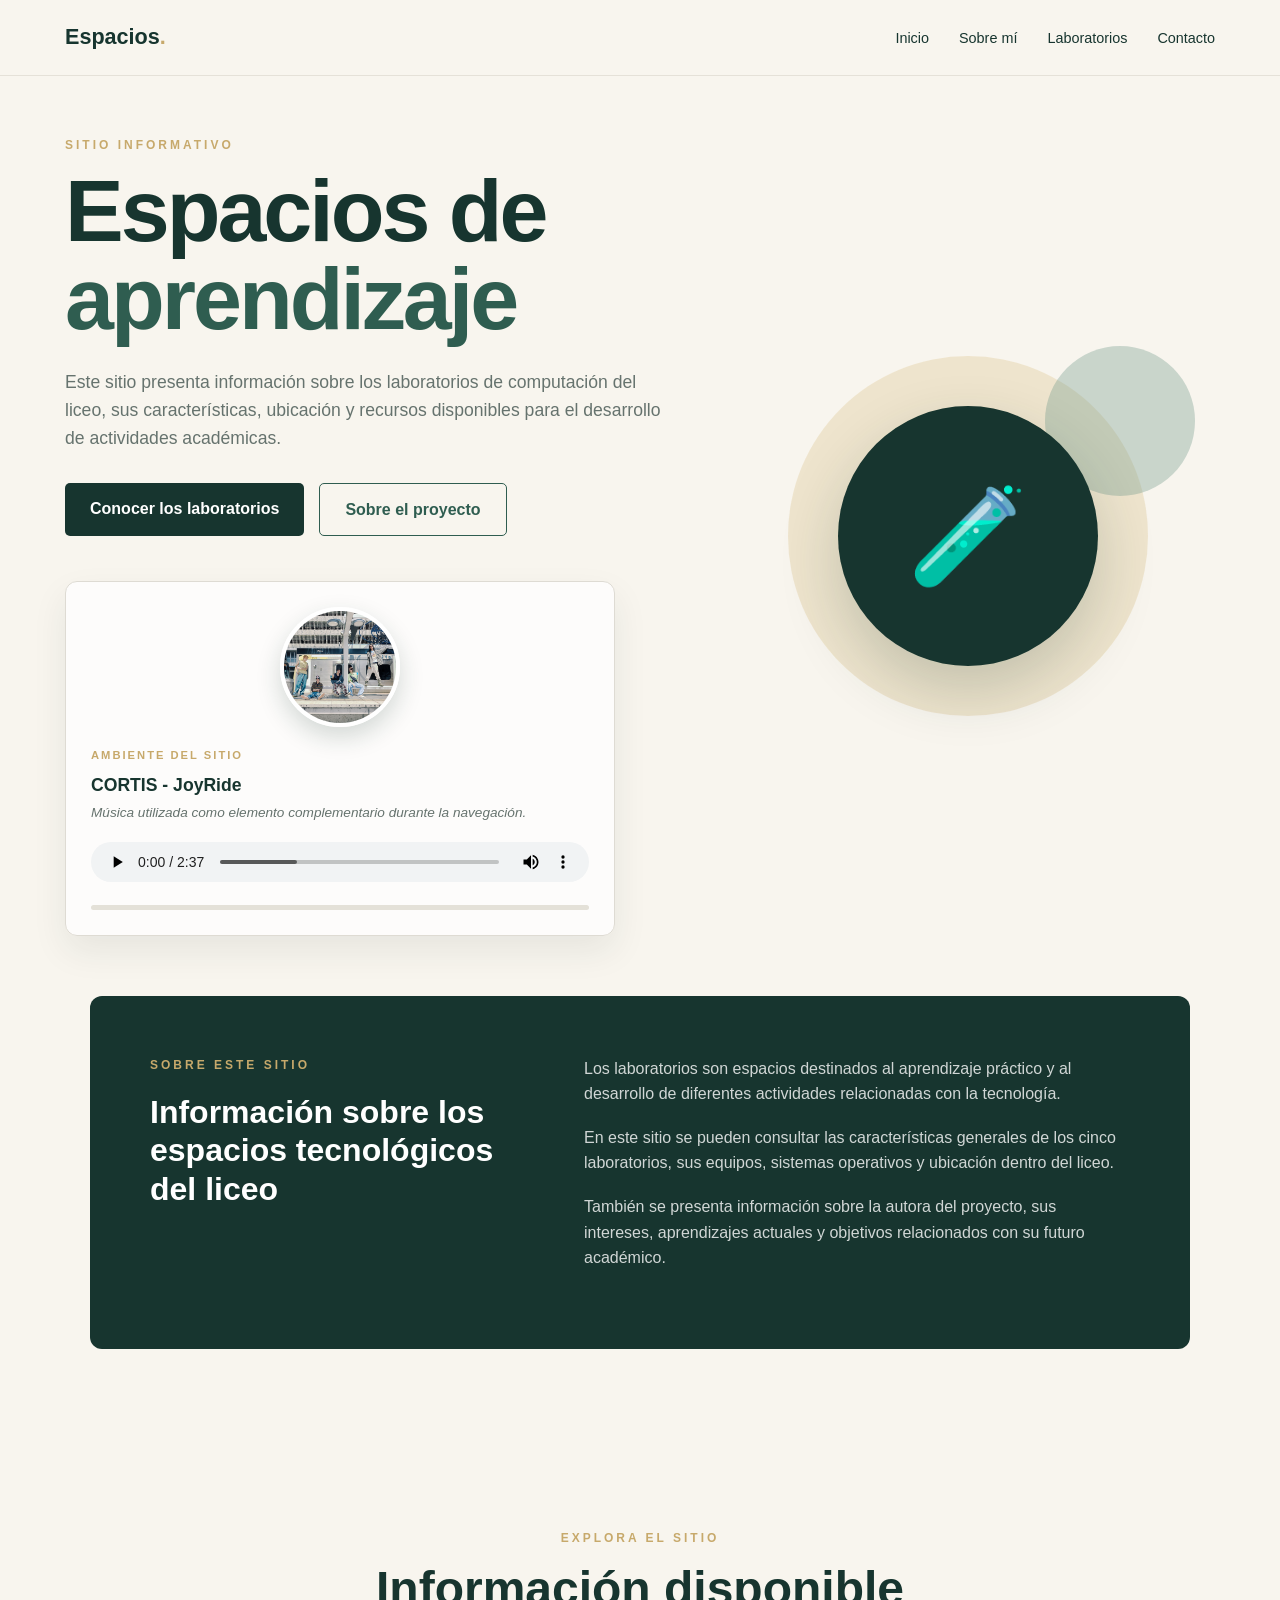
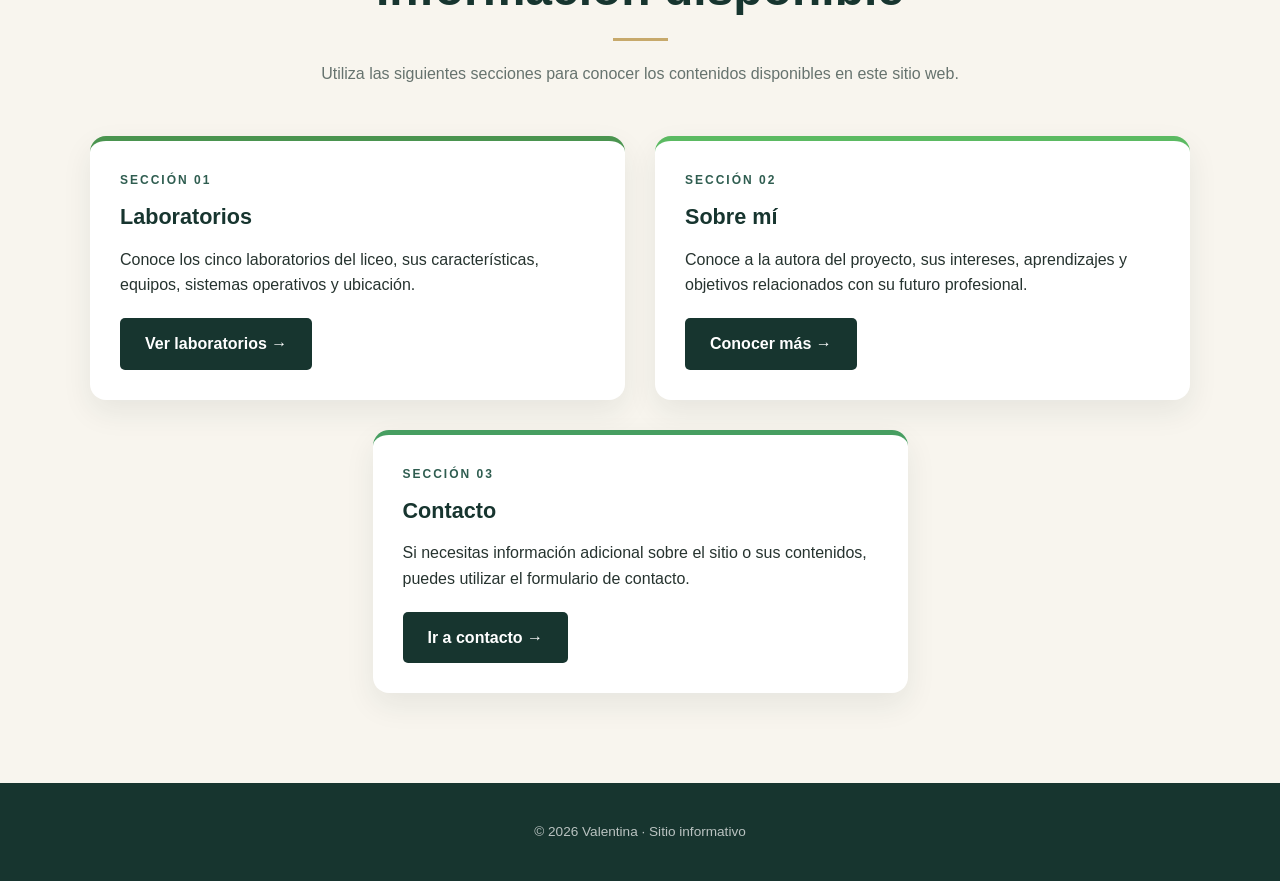
==== commit c3f4bba5: "Update index.html" ====
--- a/index.html
+++ b/index.html
@@ -7,18 +7,21 @@
          CONFIGURACIÓN DEL DOCUMENTO
          ===================================================== -->
 
-    <!-- Permite utilizar correctamente caracteres como:
-         á, é, í, ó, ú, ñ, etc. -->
+    <!-- Permite utilizar correctamente caracteres especiales
+         como á, é, í, ó, ú, ñ, etc. -->
     <meta charset="UTF-8">
 
-    <!-- Hace que la página se adapte correctamente
-         a celulares, tablets y computadores -->
+
+    <!-- Permite adaptar el sitio a computadores,
+         tablets y celulares. -->
     <meta name="viewport" content="width=device-width, initial-scale=1.0">
 
-    <!-- Título que aparece en la pestaña del navegador -->
-    <title>Laboratorios | Liceo</title>
-
-    <!-- Conexión con la hoja de estilos principal -->
+
+    <!-- Título que aparece en la pestaña del navegador. -->
+    <title>Espacios de Aprendizaje | Liceo</title>
+
+
+    <!-- Conexión con la hoja de estilos principal. -->
     <link rel="stylesheet" href="estilos.css">
 
 </head>
@@ -29,37 +32,72 @@
 
     <!-- =====================================================
          ENCABEZADO Y MENÚ DE NAVEGACIÓN
-         =====================================================
-
-         Esta sección permanece visible en la parte superior
-         de la página y permite desplazarse rápidamente entre
-         las diferentes secciones.
          ===================================================== -->
 
     <header>
 
         <nav class="navbar">
 
-            <!-- Nombre/logo de la página.
-                 Al hacer clic lleva nuevamente al inicio. -->
-            <a href="#inicio" class="logo">
-                Laboratorios<span>.</span>
+
+            <!-- =============================================
+                 LOGO
+                 =============================================
+
+                 El logo permite volver a la página principal.
+                 ============================================= -->
+
+            <a href="index.html" class="logo">
+
+                Espacios<span>.</span>
+
             </a>
 
 
-            <!-- Opciones principales de navegación -->
+
+            <!-- =============================================
+                 MENÚ PRINCIPAL
+                 ============================================= -->
+
             <ul class="menu">
 
+
+                <!-- Página de inicio -->
                 <li>
-                    <a href="#inicio">Inicio</a>
+
+                    <a href="index.html">
+                        Inicio
+                    </a>
+
                 </li>
 
+
+                <!-- Información personal de la autora -->
                 <li>
-                    <a href="#laboratorios">Laboratorios</a>
+
+                    <a href="sobre-mi.html">
+                        Sobre mí
+                    </a>
+
                 </li>
 
+
+                <!-- Información de los laboratorios -->
                 <li>
-                    <a href="#contacto">Contacto</a>
+
+                    <a href="laboratorios.html">
+                        Laboratorios
+                    </a>
+
+                </li>
+
+
+                <!-- Formulario de contacto -->
+                <li>
+
+                    <a href="contacto.html">
+                        Contacto
+                    </a>
+
                 </li>
 
             </ul>
@@ -78,61 +116,88 @@
 
 
         <!-- =================================================
-             SECCIÓN DE INICIO
+             SECCIÓN DE PRESENTACIÓN
              =================================================
 
-             Es la primera sección que ve el usuario.
-             Presenta el propósito de la página y permite
-             acceder rápidamente a los laboratorios.
+             Esta sección funciona como portada informativa
+             del sitio.
+
+             A diferencia de una página personal, el foco
+             está puesto en el tema del proyecto:
+             los espacios de aprendizaje y los laboratorios
+             disponibles en el liceo.
              ================================================= -->
 
         <section id="inicio" class="inicio">
 
 
-            <!-- ---------------------------------------------
-                 TEXTO PRINCIPAL
-                 --------------------------------------------- -->
+            <!-- =============================================
+                 INFORMACIÓN PRINCIPAL
+                 ============================================= -->
 
             <div class="inicio-texto">
 
-                <!-- Texto pequeño sobre el título -->
+
+                <!-- Categoría de la página -->
                 <p class="pequeno-titulo">
-                    ESPACIOS DE APRENDIZAJE
+
+                    SITIO INFORMATIVO
+
                 </p>
 
 
-                <!-- Título principal de la página -->
+                <!-- Título principal -->
+
                 <h1>
-                    Laboratorios
-                    <span>del liceo</span>
+
+                    Espacios de
+                    <span>aprendizaje</span>
+
                 </h1>
 
 
-                <!-- Descripción general -->
+                <!-- Descripción general del sitio -->
+
                 <p class="descripcion">
 
-                    Conoce los diferentes laboratorios disponibles
-                    para el aprendizaje, la práctica y el desarrollo
-                    de proyectos de nuestros estudiantes.
+                    Este sitio presenta información sobre los
+                    laboratorios de computación del liceo, sus
+                    características, ubicación y recursos
+                    disponibles para el desarrollo de actividades
+                    académicas.
 
                 </p>
 
 
-                <!-- -----------------------------------------
-                     BOTONES DE ACCESO
-                     ----------------------------------------- -->
+
+                <!-- =========================================
+                     BOTONES PRINCIPALES
+                     ========================================= -->
 
                 <div class="botones">
 
-                    <!-- Lleva directamente a la sección
-                         de información de los laboratorios -->
-                    <a href="#laboratorios" class="boton principal">
-                        Ver laboratorios
-                    </a>
-
-                    <!-- Lleva a la sección de contacto -->
-                    <a href="#contacto" class="boton secundario">
-                        Contacto
+
+                    <!-- Acceso a la información de laboratorios -->
+
+                    <a
+                        href="laboratorios.html"
+                        class="boton principal"
+                    >
+
+                        Conocer los laboratorios
+
+                    </a>
+
+
+                    <!-- Acceso a la información sobre la autora -->
+
+                    <a
+                        href="sobre-mi.html"
+                        class="boton secundario"
+                    >
+
+                        Sobre el proyecto
+
                     </a>
 
                 </div>
@@ -140,74 +205,82 @@
 
 
                 <!-- =========================================
-                     REPRODUCTOR DE MÚSICA
+                     INFORMACIÓN DESTACADA
                      =========================================
 
-                     Elemento multimedia incorporado a la
-                     página. La canción debe estar ubicada
-                     en la carpeta:
-
-                     audio/musica.mp3
-
-                     La portada debe estar ubicada en:
-
-                     portada.jpg
+                     Pequeño bloque informativo que refuerza
+                     que el sitio tiene un propósito educativo.
                      ========================================= -->
 
                 <div class="reproductor">
 
 
-                    <!-- Portada de la canción -->
+                    <!-- Portada decorativa -->
+
                     <div class="portada-musica">
 
                         <img
                             src="portada.jpg"
-                            alt="Portada de la canción"
+                            alt="Portada de la canción utilizada en el sitio"
                         >
 
                     </div>
 
 
-                    <!-- Información de la canción -->
+
+                    <!-- Información de la música -->
+
                     <div class="reproductor-info">
 
                         <span class="now-playing">
-                            NOW PLAYING
+
+                            AMBIENTE DEL SITIO
+
                         </span>
 
+
                         <h3>
+
                             CORTIS - JoyRide
+
                         </h3>
 
+
                         <p>
-                            Música para acompañar la navegación
-                            por nuestro sitio.
+
+                            Música utilizada como elemento
+                            complementario durante la navegación.
+
                         </p>
 
                     </div>
 
 
+
                     <!-- Controles del reproductor -->
+
                     <div class="reproductor-controles">
 
                         <audio controls loop>
 
-                            <!-- Archivo de audio utilizado -->
                             <source
                                 src="audio/musica.mp3"
                                 type="audio/mpeg"
                             >
 
-                            <!-- Mensaje mostrado si el navegador
-                                 no soporta el elemento audio -->
-                            Tu navegador no puede reproducir este audio.
+                            <!-- Mensaje alternativo -->
+
+                            Tu navegador no puede reproducir
+                            este audio.
 
                         </audio>
 
                     </div>
 
 
-                    <!-- Barra decorativa de progreso -->
+
+                    <!-- Barra decorativa -->
+
                     <div class="barra-musica">
 
                         <div class="progreso-musica"></div>
@@ -221,20 +294,32 @@
 
 
             <!-- =============================================
-                 ELEMENTO VISUAL DEL INICIO
+                 ELEMENTO VISUAL
+                 =============================================
+
+                 Representa visualmente la idea de tecnología,
+                 aprendizaje y trabajo práctico.
                  ============================================= -->
 
             <div class="inicio-visual">
 
-                <!-- Círculo decorativo grande -->
+
+                <!-- Círculo decorativo principal -->
+
                 <div class="circulo grande"></div>
 
-                <!-- Círculo decorativo pequeño -->
+
+                <!-- Círculo decorativo secundario -->
+
                 <div class="circulo pequeno"></div>
 
-                <!-- Ícono principal -->
+
+                <!-- Elemento visual central -->
+
                 <div class="laboratorio-icono">
+
                     🧪
+
                 </div>
 
             </div>
@@ -244,37 +329,125 @@
 
 
         <!-- =================================================
-             SECCIÓN DE LABORATORIOS
+             PRESENTACIÓN DEL SITIO
              =================================================
 
-             Contiene las tarjetas con información de cada
-             laboratorio disponible en el liceo.
+             Esta sección entrega información rápida sobre
+             lo que el visitante puede encontrar.
              ================================================= -->
 
-        <section id="laboratorios" class="laboratorios">
-
-
-            <!-- ---------------------------------------------
-                 TÍTULO DE LA SECCIÓN
-                 --------------------------------------------- -->
+        <section class="informacion">
+
+
+            <div class="informacion-contenido">
+
+
+                <!-- =============================================
+                     COLUMNA IZQUIERDA
+                     ============================================= -->
+
+                <div>
+
+
+                    <p class="pequeno-titulo">
+
+                        SOBRE ESTE SITIO
+
+                    </p>
+
+
+                    <h2>
+
+                        Información sobre los espacios
+                        tecnológicos del liceo
+
+                    </h2>
+
+                </div>
+
+
+
+                <!-- =============================================
+                     COLUMNA DERECHA
+                     ============================================= -->
+
+                <div>
+
+
+                    <p>
+
+                        Los laboratorios son espacios destinados
+                        al aprendizaje práctico y al desarrollo
+                        de diferentes actividades relacionadas
+                        con la tecnología.
+
+                    </p>
+
+
+                    <p>
+
+                        En este sitio se pueden consultar las
+                        características generales de los cinco
+                        laboratorios, sus equipos, sistemas
+                        operativos y ubicación dentro del liceo.
+
+                    </p>
+
+
+                    <p>
+
+                        También se presenta información sobre
+                        la autora del proyecto, sus intereses,
+                        aprendizajes actuales y objetivos
+                        relacionados con su futuro académico.
+
+                    </p>
+
+                </div>
+
+            </div>
+
+        </section>
+
+
+
+        <!-- =================================================
+             ACCESOS PRINCIPALES
+             =================================================
+
+             Estas tarjetas funcionan como accesos rápidos
+             a las diferentes partes del sitio.
+             ================================================= -->
+
+        <section class="laboratorios">
+
+
+            <!-- Título -->
 
             <div class="titulo-seccion">
 
                 <p class="pequeno-titulo">
-                    NUESTROS ESPACIOS
+
+                    EXPLORA EL SITIO
+
                 </p>
 
+
                 <h2>
-                    Laboratorios
+
+                    Información disponible
+
                 </h2>
 
+
                 <div class="linea"></div>
 
+
                 <p class="texto-introduccion">
 
-                    El liceo cuenta con distintos espacios equipados
-                    para apoyar el aprendizaje práctico y el desarrollo
-                    de diferentes áreas de conocimiento.
+                    Utiliza las siguientes secciones para
+                    conocer los contenidos disponibles en
+                    este sitio web.
 
                 </p>
 
@@ -283,373 +456,142 @@
 
 
             <!-- =============================================
-                 TARJETAS DE LOS LABORATORIOS
+                 TARJETAS DE ACCESO
                  ============================================= -->
 
             <div class="laboratorios-grid">
 
 
-                <!-- =================================================
-                    LABORATORIO 1
-                    ================================================= -->
+
+                <!-- =============================================
+                     TARJETA: LABORATORIOS
+                     ============================================= -->
 
                 <article class="laboratorio-card laboratorio-1">
 
+
                     <p class="numero-laboratorio">
-                        LABORATORIO 1
-                    </p>
+
+                        SECCIÓN 01
+
+                    </p>
+
 
                     <h3>
-                        Laboratorio de alto rendimiento
+
+                        Laboratorios
+
                     </h3>
 
+
                     <p>
 
-                        El Laboratorio 1 cuenta con los equipos de
-                        mayor rendimiento disponibles en los
-                        laboratorios del liceo. Sus computadores
-                        ofrecen un buen nivel de resolución de imagen,
-                        conexión a internet de buena calidad y utilizan
-                        el sistema operativo Windows 11 Pro.
-
-                    </p>
+                        Conoce los cinco laboratorios del liceo,
+                        sus características, equipos, sistemas
+                        operativos y ubicación.
+
+                    </p>
+
+
+                    <a
+                        href="laboratorios.html"
+                        class="boton principal"
+                    >
+
+                        Ver laboratorios →
+
+                    </a>
+
+                </article>
+
+
+
+                <!-- =============================================
+                     TARJETA: SOBRE MÍ
+                     ============================================= -->
+
+                <article class="laboratorio-card laboratorio-2">
+
+
+                    <p class="numero-laboratorio">
+
+                        SECCIÓN 02
+
+                    </p>
+
+
+                    <h3>
+
+                        Sobre mí
+
+                    </h3>
+
 
                     <p>
 
-                        Este laboratorio se encuentra ubicado en el
-                        segundo piso del liceo, al lado derecho.
-                        Además de ser utilizado para actividades
-                        académicas, en determinadas ocasiones se
-                        utiliza para realizar pruebas en línea
-                        correspondientes a estudiantes de primero y
-                        segundo medio.
-
-                    </p>
+                        Conoce a la autora del proyecto, sus
+                        intereses, aprendizajes y objetivos
+                        relacionados con su futuro profesional.
+
+                    </p>
+
+
+                    <a
+                        href="sobre-mi.html"
+                        class="boton principal"
+                    >
+
+                        Conocer más →
+
+                    </a>
 
                 </article>
 
 
-                <!-- =================================================
-                    LABORATORIO 2
-                    ================================================= -->
-
-                <article class="laboratorio-card laboratorio-2">
+
+                <!-- =============================================
+                     TARJETA: CONTACTO
+                     ============================================= -->
+
+                <article class="laboratorio-card laboratorio-3">
+
 
                     <p class="numero-laboratorio">
-                        LABORATORIO 2
-                    </p>
+
+                        SECCIÓN 03
+
+                    </p>
+
 
                     <h3>
-                        Laboratorio de uso general
+
+                        Contacto
+
                     </h3>
 
+
                     <p>
 
-                        El Laboratorio 2 cuenta con computadores que
-                        presentan un rendimiento ligeramente inferior
-                        al de los equipos de los Laboratorios 1 y 4.
-                        A pesar de esto, los computadores funcionan
-                        correctamente y permiten realizar diferentes
-                        actividades académicas y trabajos escolares.
-
-                    </p>
-
-                    <p>
-
-                        Los equipos cuentan con 16 GB de memoria RAM y
-                        procesadores Intel Core 7, lo que permite
-                        utilizarlos para tareas habituales, navegación
-                        por internet y distintas actividades realizadas
-                        durante las clases.
-
-                    </p>
-
-                    <p>
-
-                        Este laboratorio se encuentra ubicado en el
-                        tercer piso, en el ala derecha del liceo.
-
-                    </p>
+                        Si necesitas información adicional
+                        sobre el sitio o sus contenidos,
+                        puedes utilizar el formulario de contacto.
+
+                    </p>
+
+
+                    <a
+                        href="contacto.html"
+                        class="boton principal"
+                    >
+
+                        Ir a contacto →
+
+                    </a>
 
                 </article>
 
 
-                <!-- =================================================
-                    LABORATORIO 3
-                    ================================================= -->
-
-                <article class="laboratorio-card laboratorio-3">
-
-                    <p class="numero-laboratorio">
-                        LABORATORIO 3
-                    </p>
-
-                    <h3>
-                        Laboratorio con Ubuntu
-                    </h3>
-
-                    <p>
-
-                        El Laboratorio 3 es actualmente el espacio con
-                        menor rendimiento entre los laboratorios del
-                        liceo. Sus computadores presentan una velocidad
-                        de funcionamiento considerablemente menor en
-                        comparación con los demás equipos.
-
-                    </p>
-
-                    <p>
-
-                        Los computadores utilizan el sistema operativo
-                        Ubuntu. Debido a las limitaciones de rendimiento
-                        de estos equipos, los cursos de programación no
-                        suelen utilizar este laboratorio para sus
-                        actividades.
-
-                    </p>
-
-                    <p>
-
-                        Se encuentra ubicado en el segundo piso del
-                        liceo, en el ala derecha.
-
-                    </p>
-
-                </article>
-
-
-                <!-- =================================================
-                    LABORATORIO 4
-                    ================================================= -->
-
-                <article class="laboratorio-card laboratorio-4">
-
-                    <p class="numero-laboratorio">
-                        LABORATORIO 4
-                    </p>
-
-                    <h3>
-                        Laboratorio de buen rendimiento
-                    </h3>
-
-                    <p>
-
-                        El Laboratorio 4 cuenta con computadores de
-                        buen rendimiento, superiores a los disponibles
-                        en los Laboratorios 2, 3 y 5. Sus equipos
-                        utilizan Windows 11 y cuentan con 16 GB de
-                        memoria RAM.
-
-                    </p>
-
-                    <p>
-
-                        Se encuentra en el tercer piso, en una de las
-                        zonas más alejadas de la entrada principal,
-                        aproximadamente frente a ella. Debido a su
-                        ubicación y al uso que se le da a los distintos
-                        espacios del liceo, no es uno de los laboratorios
-                        que se utiliza con mayor frecuencia.
-
-                    </p>
-
-                </article>
-
-
-                <!-- =================================================
-                    LABORATORIO 5
-                    ================================================= -->
-
-                <article class="laboratorio-card laboratorio-5">
-
-                    <p class="numero-laboratorio">
-                        LABORATORIO 5
-                    </p>
-
-                    <h3>
-                        Laboratorio de uso frecuente
-                    </h3>
-
-                    <p>
-
-                        El Laboratorio 5 es uno de los espacios
-                        utilizados habitualmente por los distintos
-                        cursos del liceo. Al igual que el Laboratorio 3,
-                        los cursos de programación no suelen utilizarlo
-                        debido al rendimiento de sus computadores.
-
-                    </p>
-
-                    <p>
-
-                        Sus equipos presentan una velocidad de
-                        funcionamiento bastante baja en comparación
-                        con otros laboratorios, por lo que las
-                        actividades que requieren mayor capacidad de
-                        procesamiento pueden resultar más lentas.
-
-                    </p>
-
-                    <p>
-
-                        Este laboratorio se encuentra en el tercer piso,
-                        justo al lado del Laboratorio 2.
-
-                    </p>
-
-                </article>
-
-
-            </div>  
-        </section>
-
-
-
-        <!-- =================================================
-             INFORMACIÓN GENERAL
-             =================================================
-
-             Explica de manera general la finalidad de los
-             laboratorios dentro del proceso educativo.
-             ================================================= -->
-
-        <section class="informacion">
-
-            <div class="informacion-contenido">
-
-                <!-- Columna izquierda -->
-                <div>
-
-                    <p class="pequeno-titulo">
-                        APRENDIZAJE PRÁCTICO
-                    </p>
-
-                    <h2>
-                        Espacios para desarrollar
-                        nuevas habilidades
-                    </h2>
-
-                </div>
-
-
-                <!-- Columna derecha -->
-                <div>
-
-                    <p>
-
-                        Los laboratorios permiten que los estudiantes
-                        lleven los conocimientos aprendidos en clases
-                        a actividades prácticas.
-
-                    </p>
-
-                    <p>
-
-                        Cada espacio cuenta con recursos destinados
-                        a diferentes áreas, desde los fundamentos de
-                        programación hasta proyectos de robótica,
-                        hardware y desarrollo web.
-
-                    </p>
-
-                </div>
-
             </div>
-
-        </section>
-
-
-
-        <!-- =================================================
-             SECCIÓN DE CONTACTO
-             ================================================= -->
-
-        <section id="contacto" class="contacto">
-
-
-            <!-- Título de la sección -->
-            <div class="titulo-seccion">
-
-                <p class="pequeno-titulo">
-                    ¿NECESITAS INFORMACIÓN?
-                </p>
-
-                <h2>
-                    Contacto
-                </h2>
-
-                <div class="linea"></div>
-
-                <p>
-
-                    Si quieres obtener más información sobre los
-                    laboratorios, puedes dejarnos un mensaje.
-
-                </p>
-
-            </div>
-
-
-
-            <!-- =============================================
-                 FORMULARIO DE CONTACTO
-                 ============================================= -->
-
-            <form class="formulario">
-
-
-                <!-- Campo para el nombre -->
-                <label for="nombre">
-                    Nombre
-                </label>
-
-                <input
-                    type="text"
-                    id="nombre"
-                    name="nombre"
-                    placeholder="Tu nombre"
-                    required
-                >
-
-
-
-                <!-- Campo para el correo -->
-                <label for="email">
-                    Correo electrónico
-                </label>
-
-                <input
-                    type="email"
-                    id="email"
-                    name="email"
-                    placeholder="tu@email.com"
-                    required
-                >
-
-
-
-                <!-- Campo para el mensaje -->
-                <label for="mensaje">
-                    Mensaje
-                </label>
-
-                <textarea
-                    id="mensaje"
-                    name="mensaje"
-                    rows="6"
-                    placeholder="Escribe tu mensaje..."
-                    required
-                ></textarea>
-
-
-
-                <!-- Botón para enviar el formulario -->
-                <button type="submit">
-                    Enviar mensaje →
-                </button>
-
-
-            </form>
 
         </section>
 
@@ -665,7 +607,9 @@
     <footer>
 
         <p>
-            © 2026 · Laboratorios del Liceo
+
+            © 2026 Valentina · Sitio informativo
+
         </p>
 
     </footer>
--- a/estilos.css
+++ b/estilos.css
@@ -1,126 +1,79 @@
-/* =========================================
+/* =========================================================
    CONFIGURACIÓN GENERAL
-   ========================================= */
-
-/*
-   Selector universal:
-   - Elimina márgenes y rellenos predeterminados del navegador.
-   - box-sizing: border-box hace que padding y border
-     se incluyan dentro del ancho/alto definido.
-*/
+   ========================================================= */
+
 * {
     margin: 0;
     padding: 0;
     box-sizing: border-box;
 }
 
-
-/*
-   Hace que los desplazamientos internos de la página
-   sean suaves al utilizar enlaces/anclas.
-*/
 html {
     scroll-behavior: smooth;
 }
 
-
-/*
-   Estilos generales del documento.
-*/
 body {
     font-family: Arial, Helvetica, sans-serif;
-
     color: #26332f;
-
     background-color: #f8f5ee;
-
     line-height: 1.6;
 }
 
-
-/*
-   Los enlaces heredan el color del elemento padre
-   y no muestran subrayado por defecto.
-*/
-a {
-    text-decoration: none;
-    color: inherit;
-}
-
-
-/*
-   Las imágenes nunca superan el ancho de su contenedor.
-   display: block elimina espacios en línea no deseados.
-*/
 img {
     max-width: 100%;
     display: block;
 }
 
-
-
-/* =========================================
-   COLORES
-   ========================================= */
-
-/*
-   Variables globales del proyecto.
-
-   Centralizar los colores permite cambiar la identidad
-   visual de la página desde un único lugar.
-*/
+a {
+    color: inherit;
+    text-decoration: none;
+}
+
+button,
+input,
+textarea {
+    font-family: inherit;
+}
+
 :root {
-
     --verde-oscuro: #17352f;
-
     --verde: #2f5d50;
-
     --verde-claro: #719789;
 
     --crema: #f8f5ee;
-
     --blanco: #ffffff;
 
     --dorado: #c7a96b;
-
     --dorado-claro: #e7d7b2;
 
     --texto: #26332f;
-
     --gris: #66736e;
-
     --borde: #dedbd3;
-}
-
-
-
-/* =========================================
-   MENÚ DE NAVEGACIÓN
-   ========================================= */
-
-/*
-   El encabezado permanece fijo en la parte superior
-   mientras el usuario hace scroll.
-*/
+
+    --verde-suave: #edf3f0;
+    --crema-oscuro: #f1eee6;
+}
+
+
+/* =========================================================
+   ENCABEZADO Y NAVEGACIÓN
+   ========================================================= */
+
 header {
     position: sticky;
     top: 0;
     z-index: 1000;
 
-    background-color: rgba(248, 245, 238, 0.95);
+    background-color: rgba(248, 245, 238, 0.97);
 
     backdrop-filter: blur(10px);
 
     border-bottom: 1px solid #e5e1d8;
 }
 
-
-/*
-   Contenedor principal del menú.
-*/
 .navbar {
     width: 90%;
-    max-width: 1100px;
+    max-width: 1150px;
     min-height: 75px;
 
     margin: auto;
@@ -130,54 +83,41 @@
     align-items: center;
 }
 
-
-
-/* ---------- Logo ---------- */
-
 .logo {
-    font-size: 1.5rem;
+    color: var(--verde-oscuro);
+    font-size: 1.35rem;
     font-weight: bold;
-    color: var(--verde-oscuro);
-}
-
+}
 
 .logo span {
     color: var(--dorado);
 }
 
-
-
-/* ---------- Menú ---------- */
-
 .menu {
     display: flex;
-    gap: 35px;
+    align-items: center;
+    gap: 30px;
+
     list-style: none;
 }
-
 
 .menu a {
     position: relative;
 
     color: var(--verde-oscuro);
 
-    font-size: 0.95rem;
+    font-size: 0.9rem;
 
     transition: color 0.3s ease;
 }
 
-
-/*
-   Línea decorativa que aparece debajo del enlace
-   al pasar el cursor.
-*/
 .menu a::after {
     content: "";
 
     position: absolute;
 
     left: 0;
-    bottom: -6px;
+    bottom: -7px;
 
     width: 0;
     height: 2px;
@@ -187,30 +127,154 @@
     transition: width 0.3s ease;
 }
 
-
-.menu a:hover {
+.menu a:hover,
+.menu a.activo {
     color: var(--verde);
 }
 
-
-.menu a:hover::after {
+.menu a:hover::after,
+.menu a.activo::after {
     width: 100%;
 }
 
 
-
-/* =========================================
-   SECCIÓN INICIO / HERO
-   ========================================= */
-
-/*
-   Distribuye la sección inicial en dos columnas:
-   - izquierda: texto
-   - derecha: elemento visual
-*/
+/* =========================================================
+   ELEMENTOS GENERALES
+   ========================================================= */
+
+.pequeno-titulo {
+    margin-bottom: 12px;
+
+    color: var(--dorado);
+
+    font-size: 0.75rem;
+    font-weight: bold;
+
+    letter-spacing: 3px;
+}
+
+.linea {
+    width: 55px;
+    height: 3px;
+
+    margin: 20px auto;
+
+    background-color: var(--dorado);
+}
+
+.linea-izquierda {
+    margin-left: 0;
+}
+
+.texto-introduccion {
+    max-width: 700px;
+    margin: 25px auto 0;
+
+    color: var(--gris);
+}
+
+
+/* =========================================================
+   BOTONES
+   ========================================================= */
+
+.botones {
+    display: flex;
+    gap: 15px;
+
+    flex-wrap: wrap;
+
+    margin-top: 30px;
+}
+
+.boton {
+    display: inline-block;
+
+    padding: 13px 25px;
+
+    border-radius: 5px;
+
+    font-weight: bold;
+
+    transition:
+        background-color 0.3s ease,
+        color 0.3s ease,
+        transform 0.3s ease;
+}
+
+.boton:hover {
+    transform: translateY(-3px);
+}
+
+.boton.principal {
+    background-color: var(--verde-oscuro);
+    color: white;
+}
+
+.boton.principal:hover {
+    background-color: var(--verde);
+}
+
+.boton.secundario {
+    border: 1px solid var(--verde);
+    color: var(--verde);
+}
+
+.boton.secundario:hover {
+    background-color: var(--verde);
+    color: white;
+}
+
+
+/* =========================================================
+   ENCABEZADO DE PÁGINAS
+   ========================================================= */
+
+.pagina-encabezado {
+    padding: 100px 20px 90px;
+
+    background-color: var(--verde-oscuro);
+
+    color: white;
+
+    text-align: center;
+}
+
+.pagina-encabezado-contenido {
+    max-width: 800px;
+    margin: auto;
+}
+
+.pagina-encabezado .pequeno-titulo {
+    color: var(--dorado-claro);
+}
+
+.pagina-encabezado h1 {
+    margin-bottom: 15px;
+
+    font-size: clamp(2.8rem, 7vw, 5rem);
+
+    line-height: 1.05;
+}
+
+.pagina-encabezado p:last-child {
+    max-width: 700px;
+
+    margin: auto;
+
+    color: rgba(255, 255, 255, 0.78);
+
+    font-size: 1.05rem;
+}
+
+
+/* =========================================================
+   INICIO
+   ========================================================= */
+
 .inicio {
     width: 90%;
-    max-width: 1100px;
+    max-width: 1150px;
 
     min-height: calc(100vh - 75px);
 
@@ -224,26 +288,11 @@
 
     gap: 50px;
 }
-
 
 .inicio-texto {
     padding: 60px 0;
 }
 
-
-.pequeno-titulo {
-    margin-bottom: 12px;
-
-    color: var(--dorado);
-
-    font-size: 0.75rem;
-
-    font-weight: bold;
-
-    letter-spacing: 3px;
-}
-
-
 .inicio h1 {
     margin-bottom: 25px;
 
@@ -256,18 +305,15 @@
     letter-spacing: -3px;
 }
 
-
 .inicio h1 span {
     display: block;
-
     color: var(--verde);
 }
-
 
 .descripcion {
     max-width: 600px;
 
-    margin-bottom: 35px;
+    margin-bottom: 25px;
 
     color: var(--gris);
 
@@ -275,66 +321,9 @@
 }
 
 
-
-/* =========================================
-   BOTONES
-   ========================================= */
-
-.botones {
-    display: flex;
-
-    gap: 15px;
-
-    flex-wrap: wrap;
-}
-
-
-.boton {
-    padding: 13px 25px;
-
-    border-radius: 5px;
-
-    font-weight: bold;
-
-    transition: 0.3s ease;
-}
-
-
-.boton:hover {
-    transform: translateY(-3px);
-}
-
-
-.principal {
-    background-color: var(--verde-oscuro);
-
-    color: white;
-}
-
-
-.principal:hover {
-    background-color: var(--verde);
-}
-
-
-.secundario {
-    border: 1px solid var(--verde);
-
-    color: var(--verde);
-}
-
-
-.secundario:hover {
-    background-color: var(--verde);
-
-    color: white;
-}
-
-
-
-/* =========================================
-   ELEMENTO VISUAL DEL INICIO
-   ========================================= */
+/* =========================================================
+   ELEMENTO VISUAL
+   ========================================================= */
 
 .inicio-visual {
     position: relative;
@@ -344,17 +333,13 @@
     display: flex;
 
     justify-content: center;
-
     align-items: center;
 }
-
 
 .circulo {
     position: absolute;
-
     border-radius: 50%;
 }
-
 
 .grande {
     width: 360px;
@@ -365,7 +350,6 @@
     opacity: 0.55;
 }
 
-
 .pequeno {
     width: 150px;
     height: 150px;
@@ -378,10 +362,8 @@
     opacity: 0.35;
 }
 
-
 .laboratorio-icono {
     position: relative;
-
     z-index: 2;
 
     width: 260px;
@@ -403,17 +385,14 @@
 }
 
 
-
-/* =========================================
-   TÍTULOS DE SECCIONES
-   ========================================= */
+/* =========================================================
+   SECCIONES
+   ========================================================= */
 
 .titulo-seccion {
     margin-bottom: 60px;
-
     text-align: center;
 }
-
 
 .titulo-seccion h2 {
     color: var(--verde-oscuro);
@@ -424,93 +403,2098 @@
 }
 
 
-.linea {
+/* =========================================================
+   RESPONSABLES
+   ========================================================= */
+
+.informacion-laboratorios {
+    width: 90%;
+    max-width: 1100px;
+
+    margin: auto;
+
+    padding: 80px 0 20px;
+}
+
+.informacion-laboratorios-grid,
+.responsables-grid {
+    display: grid;
+
+    grid-template-columns: repeat(2, 1fr);
+
+    gap: 25px;
+}
+
+.info-personal-lab,
+.responsable-card {
+    display: flex;
+
+    gap: 20px;
+
+    padding: 30px;
+
+    background-color: var(--blanco);
+
+    border-radius: 14px;
+
+    border: 1px solid var(--borde);
+
+    box-shadow:
+        0 10px 30px rgba(23, 53, 47, 0.06);
+}
+
+.info-icono {
     width: 55px;
-    height: 3px;
-
-    margin: 20px auto;
-
-    background-color: var(--dorado);
-}
-
-
-.texto-introduccion {
-    max-width: 700px;
-
-    margin: 25px auto 0;
-
+    height: 55px;
+
+    flex-shrink: 0;
+
+    display: flex;
+
+    justify-content: center;
+    align-items: center;
+
+    border-radius: 50%;
+
+    background-color: var(--dorado-claro);
+
+    font-size: 1.5rem;
+}
+
+.etiqueta-info {
+    margin-bottom: 4px;
+
+    color: var(--dorado);
+
+    font-size: 0.7rem;
+    font-weight: bold;
+
+    letter-spacing: 2px;
+}
+
+.info-personal-lab h2,
+.responsable-card h2 {
+    margin-bottom: 8px;
+
+    color: var(--verde-oscuro);
+
+    font-size: 1.4rem;
+}
+
+.info-personal-lab p:last-child,
+.responsable-card p:last-child {
     color: var(--gris);
-}
-
-
-
-/* =========================================
-   LABORATORIOS
-   ========================================= */
-
-/*
-   Contenedor general de la sección de laboratorios.
-*/
+
+    font-size: 0.92rem;
+}
+
+
+/* =========================================================
+   LISTA DE LABORATORIOS
+   ========================================================= */
+
 .laboratorios {
     width: 90%;
     max-width: 1100px;
 
     margin: auto;
 
-    padding: 110px 0;
-}
-
+    padding: 100px 0;
+}
+
+.laboratorios-grid {
+    display: grid;
+
+    grid-template-columns: repeat(2, 1fr);
+
+    gap: 30px;
+}
+
+.laboratorio-card {
+    overflow: hidden;
+
+    background-color: var(--blanco);
+
+    border-radius: 16px;
+
+    box-shadow:
+        0 12px 30px rgba(23, 53, 47, 0.08);
+
+    border-top: 5px solid var(--verde);
+
+    transition:
+        transform 0.3s ease,
+        box-shadow 0.3s ease;
+}
+
+.laboratorio-card:hover {
+    transform: translateY(-7px);
+
+    box-shadow:
+        0 18px 40px rgba(23, 53, 47, 0.14);
+}
+
+.laboratorio-1 {
+    border-top-color: #4a944f;
+}
+
+.laboratorio-2 {
+    border-top-color: #5bba62;
+}
+
+.laboratorio-3 {
+    border-top-color: #479e61;
+}
+
+.laboratorio-4 {
+    border-top-color: #c9d46c;
+}
+
+.laboratorio-5 {
+    border-top-color: #b1d46c;
+}
+
+.laboratorio-imagen {
+    width: 100%;
+    height: 250px;
+
+    overflow: hidden;
+
+    background-color: #e8e5dd;
+}
+
+.laboratorio-imagen img {
+    width: 100%;
+    height: 100%;
+
+    object-fit: cover;
+
+    transition: transform 0.5s ease;
+}
+
+.laboratorio-card:hover .laboratorio-imagen img {
+    transform: scale(1.05);
+}
+
+.laboratorio-card-contenido {
+    padding: 30px;
+}
+
+.numero-laboratorio {
+    margin-bottom: 5px;
+
+    color: var(--verde);
+
+    font-size: 0.75rem;
+    font-weight: bold;
+
+    letter-spacing: 2px;
+}
+
+.laboratorio-card h3 {
+    margin-bottom: 12px;
+
+    color: var(--verde-oscuro);
+
+    font-size: 1.35rem;
+}
+
+.laboratorio-card-contenido > p:not(.numero-laboratorio) {
+    margin-bottom: 22px;
+
+    color: var(--gris);
+
+    font-size: 0.95rem;
+}
+
+.boton-card {
+    display: inline-block;
+
+    color: var(--verde);
+
+    font-weight: bold;
+
+    transition:
+        color 0.3s ease,
+        transform 0.3s ease;
+}
+
+.boton-card:hover {
+    color: var(--dorado);
+
+    transform: translateX(4px);
+}
+
+
+/* =========================================================
+   INFORMACIÓN GENERAL
+   ========================================================= */
+
+.informacion {
+    width: 90%;
+    max-width: 1100px;
+
+    margin: 0 auto;
+
+    padding-bottom: 110px;
+}
+
+.informacion-contenido {
+    display: grid;
+
+    grid-template-columns: 0.8fr 1.2fr;
+
+    gap: 70px;
+
+    padding: 60px;
+
+    background-color: var(--verde-oscuro);
+
+    color: white;
+
+    border-radius: 12px;
+}
+
+.informacion h2 {
+    font-size: 2rem;
+    line-height: 1.2;
+}
+
+.informacion-contenido > div:last-child {
+    color: rgba(255, 255, 255, 0.8);
+}
+
+.informacion-contenido p {
+    margin-bottom: 18px;
+}
+
+
+/* =========================================================
+   LABORATORIOS INDIVIDUALES
+   COMPATIBLE CON LAB01 - LAB05
+   ========================================================= */
+
+.detalle-laboratorio,
+.lab-detalle-hero {
+    width: 90%;
+    max-width: 1150px;
+
+    margin: auto;
+}
+
+.detalle-laboratorio {
+    padding: 90px 0;
+}
+
+.detalle-contenido,
+.lab-detalle-hero {
+    display: grid;
+
+    grid-template-columns: 1fr 1fr;
+
+    align-items: center;
+
+    gap: 60px;
+}
+
+
+/* =========================================================
+   HERO - ESTRUCTURA NUEVA
+   ========================================================= */
+
+.detalle-texto h1,
+.lab-detalle-hero-contenido h1 {
+    margin-bottom: 25px;
+
+    color: var(--verde-oscuro);
+
+    font-size: clamp(2.8rem, 6vw, 5rem);
+
+    line-height: 1.05;
+
+    letter-spacing: -2px;
+}
+
+.detalle-texto h1 span,
+.lab-detalle-hero-contenido h1 span {
+    display: block;
+
+    color: var(--verde);
+}
+
+.detalle-texto .descripcion,
+.lab-detalle-hero-contenido > p:not(.pequeno-titulo) {
+    max-width: 600px;
+
+    margin-bottom: 20px;
+
+    color: var(--gris);
+
+    font-size: 1.05rem;
+}
+
+
+/* =========================================================
+   IMÁGENES DE LOS LABORATORIOS
+   ========================================================= */
+
+.detalle-imagen,
+.lab-detalle-hero-imagen {
+    width: 100%;
+
+    min-height: 420px;
+
+    overflow: hidden;
+
+    border-radius: 18px;
+
+    background-color: #e7e3d9;
+
+    box-shadow:
+        0 20px 50px rgba(23, 53, 47, 0.13);
+}
+
+.detalle-imagen img,
+.lab-detalle-hero-imagen img {
+    width: 100%;
+    height: 100%;
+
+    min-height: 420px;
+
+    object-fit: cover;
+
+    transition: transform 0.5s ease;
+}
+
+.detalle-imagen:hover img,
+.lab-detalle-hero-imagen:hover img {
+    transform: scale(1.02);
+}
+
+
+/* =========================================================
+   CARACTERÍSTICAS
+   ========================================================= */
+
+.informacion-laboratorio {
+    width: 90%;
+    max-width: 1000px;
+
+    margin: 0 auto;
+
+    padding: 90px 0;
+}
+
+.informacion-laboratorio .titulo-seccion {
+    margin-bottom: 45px;
+}
+
+.informacion-laboratorio .titulo-seccion h2 {
+    color: var(--verde-oscuro);
+
+    font-size: clamp(2rem, 5vw, 3rem);
+
+    line-height: 1.2;
+}
+
+.informacion-laboratorio .linea {
+    width: 55px;
+    height: 3px;
+
+    margin: 20px auto;
+
+    background-color: var(--dorado);
+}
+
+
+/* =========================================================
+   GRID DE CARACTERÍSTICAS
+   ========================================================= */
+
+.caracteristicas-grid {
+    width: 100%;
+
+    display: flex;
+
+    flex-direction: column;
+
+    gap: 20px;
+}
+
+
+/* =========================================================
+   TARJETAS DE CARACTERÍSTICAS
+   ========================================================= */
+
+.caracteristica-card {
+    width: 100%;
+
+    display: grid;
+
+    grid-template-columns: 75px minmax(0, 1fr);
+
+    grid-template-areas:
+        "icono titulo"
+        "icono texto";
+
+    column-gap: 25px;
+
+    align-items: center;
+
+    padding: 30px 35px;
+
+    background-color: var(--blanco);
+
+    border: 1px solid var(--borde);
+
+    border-left: 5px solid var(--verde);
+
+    border-radius: 14px;
+
+    box-shadow:
+        0 8px 25px rgba(23, 53, 47, 0.06);
+
+    transition:
+        transform 0.3s ease,
+        box-shadow 0.3s ease,
+        border-color 0.3s ease;
+}
+
+.caracteristica-card:hover {
+    transform: translateY(-4px);
+
+    box-shadow:
+        0 14px 32px rgba(23, 53, 47, 0.11);
+}
+
+
+/* =========================================================
+   ICONOS
+   ========================================================= */
+
+.caracteristica-icono {
+    grid-area: icono;
+
+    width: 65px;
+    height: 65px;
+
+    display: flex;
+
+    justify-content: center;
+    align-items: center;
+
+    border-radius: 50%;
+
+    background-color: var(--dorado-claro);
+
+    color: var(--verde-oscuro);
+
+    font-size: 1.7rem;
+}
+
+
+/* =========================================================
+   TÍTULOS Y TEXTO
+   ========================================================= */
+
+.caracteristica-card h3 {
+    grid-area: titulo;
+
+    margin-bottom: 5px;
+
+    color: var(--verde-oscuro);
+
+    font-size: 1.25rem;
+
+    line-height: 1.3;
+}
+
+.caracteristica-card p {
+    grid-area: texto;
+
+    margin: 0;
+
+    color: var(--gris);
+
+    font-size: 0.95rem;
+
+    line-height: 1.7;
+}
+
+
+/* =========================================================
+   COLORES POR LABORATORIO
+   Funciona aunque .laboratorio-X esté en el contenedor
+   ========================================================= */
+
+.laboratorio-1 .caracteristica-card {
+    border-left-color: #4a944f;
+}
+
+.laboratorio-2 .caracteristica-card {
+    border-left-color: #5bba62;
+}
+
+.laboratorio-3 .caracteristica-card {
+    border-left-color: #479e61;
+}
+
+.laboratorio-4 .caracteristica-card {
+    border-left-color: #c9d46c;
+}
+
+.laboratorio-5 .caracteristica-card {
+    border-left-color: #b1d46c;
+}
+
+
+/* =========================================================
+   ESTRUCTURA ANTIGUA DE LABORATORIO
+   ========================================================= */
+
+.lab-detalle {
+    width: 90%;
+    max-width: 1100px;
+
+    margin: auto;
+
+    padding: 80px 0;
+}
+
+.lab-detalle-grid {
+    display: grid;
+
+    grid-template-columns: 1.3fr 0.7fr;
+
+    gap: 70px;
+}
+
+.lab-descripcion h2,
+.datos-laboratorio h2 {
+    color: var(--verde-oscuro);
+
+    font-size: 2rem;
+
+    line-height: 1.2;
+}
+
+.lab-descripcion p:not(.pequeno-titulo) {
+    margin-bottom: 20px;
+
+    color: var(--gris);
+}
+
+.datos-laboratorio {
+    padding: 35px;
+
+    background-color: white;
+
+    border-radius: 14px;
+
+    box-shadow:
+        0 12px 30px rgba(23, 53, 47, 0.08);
+}
+
+.dato {
+    padding: 18px 0;
+
+    display: flex;
+
+    justify-content: space-between;
+
+    gap: 20px;
+
+    border-bottom: 1px solid var(--borde);
+}
+
+.dato:last-child {
+    border-bottom: none;
+}
+
+.dato span {
+    color: var(--gris);
+
+    font-size: 0.9rem;
+}
+
+.dato strong {
+    color: var(--verde-oscuro);
+
+    text-align: right;
+}
+
+
+/* =========================================================
+   HORARIOS
+   COMPATIBLE CON ESTRUCTURAS NUEVAS Y ANTIGUAS
+   ========================================================= */
+
+.horarios,
+.horario-laboratorio {
+    width: 90%;
+    max-width: 1100px;
+
+    margin: auto;
+
+    padding: 50px 0 100px;
+}
+
+
+/* Contenedor de tabla */
+
+.tabla-contenedor {
+    width: 100%;
+
+    overflow-x: auto;
+
+    -webkit-overflow-scrolling: touch;
+}
+
+
+/* Todas las tablas de horarios */
+
+.tabla-contenedor table,
+.tabla-horarios {
+    width: 100%;
+
+    min-width: 700px;
+
+    border-collapse: collapse;
+
+    border-spacing: 0;
+}
+
+
+/* Encabezados */
+
+.tabla-contenedor th,
+.tabla-horarios th {
+    padding: 17px 15px;
+
+    background-color: var(--verde-oscuro);
+
+    color: white;
+
+    font-size: 0.85rem;
+
+    font-weight: bold;
+
+    text-align: left;
+}
+
+
+/* Celdas */
+
+.tabla-contenedor td,
+.tabla-horarios td {
+    padding: 15px;
+
+    border-bottom: 1px solid #ebe8e1;
+
+    color: var(--texto);
+
+    font-size: 0.9rem;
+
+    vertical-align: middle;
+}
+
+
+/* Primera columna */
+
+.tabla-contenedor td:first-child,
+.tabla-contenedor th:first-child,
+.tabla-horarios td:first-child,
+.tabla-horarios th:first-child {
+    white-space: nowrap;
+}
+
+
+/* Hover */
+
+.tabla-contenedor tbody tr:hover,
+.tabla-horarios tbody tr:hover {
+    background-color: #f8f7f2;
+}
+
+
+/* Última fila */
+
+.tabla-contenedor tbody tr:last-child td,
+.tabla-horarios tbody tr:last-child td {
+    border-bottom: none;
+}
+
+
+/* =========================================================
+   RECREOS
+   ========================================================= */
 
 /*
-   Las tarjetas se muestran en dos columnas
-   en pantallas grandes.
+   Se aplican a cualquier fila que tenga:
+   .fila-recreo
+   .recreo
+   .bloque-recreo
+*/
+
+.tabla-contenedor tbody tr.fila-recreo,
+.tabla-contenedor tbody tr.recreo,
+.tabla-contenedor tbody tr.bloque-recreo,
+.tabla-horarios tbody tr.fila-recreo,
+.tabla-horarios tbody tr.recreo,
+.tabla-horarios tbody tr.bloque-recreo {
+    background-color: var(--crema-oscuro);
+}
+
+.tabla-contenedor tbody tr.fila-recreo td,
+.tabla-contenedor tbody tr.recreo td,
+.tabla-contenedor tbody tr.bloque-recreo td,
+.tabla-horarios tbody tr.fila-recreo td,
+.tabla-horarios tbody tr.recreo td,
+.tabla-horarios tbody tr.bloque-recreo td {
+    color: #77736b;
+
+    font-style: italic;
+}
+
+
+/* =========================================================
+   BLOQUES ESPECIALES
+   ========================================================= */
+
+.bloque-especial,
+.fila-especial {
+    background-color: var(--verde-suave);
+}
+
+.bloque-especial td,
+.fila-especial td {
+    color: var(--verde-oscuro);
+
+    font-weight: 600;
+}
+
+
+/* =========================================================
+   NAVEGACIÓN ENTRE LABORATORIOS
+   ========================================================= */
+
+.navegacion-labs {
+    width: 90%;
+    max-width: 1100px;
+
+    margin: auto;
+
+    padding: 0 0 100px;
+
+    display: flex;
+
+    justify-content: center;
+    align-items: center;
+
+    gap: 15px;
+
+    flex-wrap: wrap;
+}
+
+
+/* =========================================================
+   NOTA
+   ========================================================= */
+
+.nota-laboratorio {
+    width: 90%;
+    max-width: 1100px;
+
+    margin: auto;
+
+    padding: 0 0 80px;
+}
+
+.nota-contenido {
+    display: flex;
+
+    align-items: flex-start;
+
+    gap: 20px;
+
+    padding: 30px;
+
+    background-color: var(--verde-suave);
+
+    border-left: 4px solid var(--verde);
+
+    border-radius: 10px;
+}
+
+.nota-icono {
+    width: 45px;
+    height: 45px;
+
+    flex-shrink: 0;
+
+    display: flex;
+
+    justify-content: center;
+    align-items: center;
+
+    border-radius: 50%;
+
+    background-color: var(--blanco);
+
+    font-size: 1.3rem;
+}
+
+.nota-contenido h3 {
+    margin-bottom: 8px;
+
+    color: var(--verde-oscuro);
+
+    font-size: 1.1rem;
+}
+
+.nota-contenido p {
+    color: var(--gris);
+
+    font-size: 0.92rem;
+}
+
+
+/* =========================================================
+   BOTÓN FINAL
+   ========================================================= */
+
+.volver-laboratorios {
+    width: 90%;
+    max-width: 1100px;
+
+    margin: auto;
+
+    padding: 20px 0 110px;
+
+    display: flex;
+
+    justify-content: center;
+}
+
+
+/* =========================================================
+   GALERÍA
+   ========================================================= */
+
+.lab-galeria {
+    width: 90%;
+    max-width: 1100px;
+
+    margin: auto;
+
+    padding: 30px 0 100px;
+}
+
+.foto-laboratorio-grande {
+    max-height: 650px;
+
+    overflow: hidden;
+
+    border-radius: 16px;
+
+    background-color: #e7e3d9;
+
+    box-shadow:
+        0 15px 40px rgba(23, 53, 47, 0.1);
+}
+
+.foto-laboratorio-grande img {
+    width: 100%;
+
+    max-height: 650px;
+
+    object-fit: cover;
+}
+
+
+/* =========================================================
+   CONTACTO
+   ========================================================= */
+
+.contacto {
+    width: 90%;
+    max-width: 1100px;
+
+    margin: auto;
+
+    padding: 100px 0 130px;
+}
+
+.formulario {
+    max-width: 700px;
+
+    margin: auto;
+
+    padding: 45px;
+
+    background-color: white;
+
+    border-radius: 10px;
+
+    box-shadow:
+        0 15px 40px rgba(23, 53, 47, 0.1);
+}
+
+.formulario label {
+    display: block;
+
+    margin-bottom: 8px;
+
+    color: var(--verde-oscuro);
+
+    font-weight: bold;
+}
+
+.formulario input,
+.formulario textarea {
+    width: 100%;
+
+    margin-bottom: 25px;
+
+    padding: 14px 16px;
+
+    border: 1px solid var(--borde);
+
+    border-radius: 5px;
+
+    outline: none;
+
+    background-color: #fcfbf8;
+
+    color: var(--texto);
+
+    font-size: 1rem;
+}
+
+.formulario input:focus,
+.formulario textarea:focus {
+    border-color: var(--verde);
+
+    box-shadow:
+        0 0 0 3px rgba(47, 93, 80, 0.1);
+}
+
+.formulario textarea {
+    resize: vertical;
+}
+
+.formulario button {
+    width: 100%;
+
+    padding: 14px;
+
+    border: none;
+
+    border-radius: 5px;
+
+    background-color: var(--verde-oscuro);
+
+    color: white;
+
+    font-size: 1rem;
+
+    font-weight: bold;
+
+    cursor: pointer;
+}
+
+.formulario button:hover {
+    background-color: var(--verde);
+
+    transform: translateY(-2px);
+}
+
+
+/* =========================================================
+   REPRODUCTOR
+   ========================================================= */
+
+.reproductor {
+    max-width: 550px;
+
+    margin-top: 45px;
+
+    padding: 25px;
+
+    background-color: rgba(255, 255, 255, 0.75);
+
+    border: 1px solid var(--borde);
+
+    border-radius: 12px;
+
+    box-shadow:
+        0 15px 35px rgba(23, 53, 47, 0.08);
+
+    text-align: left;
+}
+
+.portada-musica {
+    width: 120px;
+    height: 120px;
+
+    margin: 0 auto 20px;
+
+    overflow: hidden;
+
+    border-radius: 50%;
+
+    border: 4px solid var(--blanco);
+
+    box-shadow:
+        0 10px 25px rgba(23, 53, 47, 0.18);
+
+    animation:
+        girar-portada 20s linear infinite;
+}
+
+.portada-musica img {
+    width: 100%;
+    height: 100%;
+
+    object-fit: cover;
+}
+
+.reproductor-info {
+    margin-bottom: 18px;
+}
+
+.now-playing {
+    display: block;
+
+    margin-bottom: 6px;
+
+    color: var(--dorado);
+
+    font-size: 0.7rem;
+
+    font-weight: bold;
+
+    letter-spacing: 2px;
+}
+
+.reproductor-info h3 {
+    margin-bottom: 3px;
+
+    color: var(--verde-oscuro);
+
+    font-size: 1.1rem;
+}
+
+.reproductor-info p {
+    color: var(--gris);
+
+    font-size: 0.85rem;
+
+    font-style: italic;
+}
+
+.reproductor-controles audio {
+    width: 100%;
+    height: 40px;
+}
+
+.barra-musica {
+    width: 100%;
+    height: 5px;
+
+    margin-top: 15px;
+
+    overflow: hidden;
+
+    border-radius: 10px;
+
+    background-color: #e4e1d8;
+}
+
+.progreso-musica {
+    width: 0%;
+    height: 100%;
+
+    background-color: var(--dorado);
+
+    border-radius: 10px;
+
+    animation:
+        avanzar-musica 157s linear infinite;
+}
+
+
+/* =========================================================
+   PIE DE PÁGINA
+   ========================================================= */
+
+footer {
+    padding: 35px 20px;
+
+    text-align: center;
+
+    background-color: var(--verde-oscuro);
+
+    color: rgba(255, 255, 255, 0.7);
+
+    font-size: 0.85rem;
+}
+
+footer p {
+    margin: 3px 0;
+}
+
+
+/* =========================================================
+   ANIMACIONES
+   ========================================================= */
+
+@keyframes avanzar-musica {
+    from {
+        width: 0%;
+    }
+
+    to {
+        width: 100%;
+    }
+}
+
+@keyframes girar-portada {
+    from {
+        transform: rotate(0deg);
+    }
+
+    to {
+        transform: rotate(360deg);
+    }
+}
+
+
+/* =========================================================
+   TABLETS
+   ========================================================= */
+
+@media (max-width: 900px) {
+
+    .inicio {
+        grid-template-columns: 1fr;
+
+        text-align: center;
+
+        padding: 70px 0;
+    }
+
+    .descripcion {
+        margin-left: auto;
+        margin-right: auto;
+    }
+
+    .botones {
+        justify-content: center;
+    }
+
+    .inicio-visual {
+        height: 350px;
+    }
+
+    .laboratorios-grid {
+        grid-template-columns: 1fr;
+    }
+
+    .informacion-contenido {
+        grid-template-columns: 1fr;
+
+        gap: 40px;
+    }
+
+    .informacion-laboratorios-grid,
+    .responsables-grid {
+        grid-template-columns: 1fr;
+    }
+
+    .detalle-contenido,
+    .lab-detalle-hero {
+        grid-template-columns: 1fr;
+
+        gap: 45px;
+    }
+
+    .detalle-texto,
+    .lab-detalle-hero-contenido {
+        text-align: center;
+    }
+
+    .detalle-texto .descripcion,
+    .lab-detalle-hero-contenido > p:not(.pequeno-titulo) {
+        margin-left: auto;
+        margin-right: auto;
+    }
+
+    .detalle-texto .botones,
+    .lab-detalle-hero-contenido .botones {
+        justify-content: center;
+    }
+
+    .lab-detalle-grid {
+        grid-template-columns: 1fr;
+    }
+}
+
+
+/* =========================================================
+   CELULARES
+   ========================================================= */
+
+@media (max-width: 600px) {
+
+    .navbar {
+        min-height: 100px;
+
+        flex-direction: column;
+
+        justify-content: center;
+
+        gap: 10px;
+    }
+
+    .menu {
+        gap: 15px;
+
+        flex-wrap: wrap;
+
+        justify-content: center;
+    }
+
+    .menu a {
+        font-size: 0.78rem;
+    }
+
+    .inicio {
+        min-height: auto;
+
+        padding: 70px 0;
+    }
+
+    .inicio h1 {
+        font-size: 3rem;
+
+        letter-spacing: -1px;
+    }
+
+    .descripcion {
+        font-size: 1rem;
+    }
+
+    .botones {
+        flex-direction: column;
+    }
+
+    .boton {
+        width: 100%;
+
+        text-align: center;
+    }
+
+    .inicio-visual {
+        height: 280px;
+    }
+
+    .grande {
+        width: 240px;
+        height: 240px;
+    }
+
+    .laboratorio-icono {
+        width: 180px;
+        height: 180px;
+
+        font-size: 4rem;
+    }
+
+    .pequeno {
+        width: 100px;
+        height: 100px;
+    }
+
+    .pagina-encabezado {
+        padding: 75px 20px;
+    }
+
+    .pagina-encabezado h1 {
+        font-size: 3rem;
+    }
+
+    .laboratorios,
+    .contacto {
+        padding: 80px 0;
+    }
+
+    .info-personal-lab,
+    .responsable-card {
+        flex-direction: column;
+    }
+
+    .laboratorio-imagen {
+        height: 210px;
+    }
+
+    .laboratorio-card-contenido {
+        padding: 25px;
+    }
+
+    .informacion {
+        padding-bottom: 80px;
+    }
+
+    .informacion-contenido {
+        padding: 35px 25px;
+    }
+
+
+    /* =====================================================
+       LABORATORIO INDIVIDUAL
+       ===================================================== */
+
+    .detalle-laboratorio,
+    .lab-detalle-hero {
+        width: 90%;
+
+        padding: 60px 0;
+    }
+
+    .detalle-texto h1,
+    .lab-detalle-hero-contenido h1 {
+        font-size: 3rem;
+    }
+
+    .detalle-imagen,
+    .lab-detalle-hero-imagen {
+        min-height: 300px;
+    }
+
+    .detalle-imagen img,
+    .lab-detalle-hero-imagen img {
+        min-height: 300px;
+    }
+
+
+    /* =====================================================
+       CARACTERÍSTICAS
+       ===================================================== */
+
+    .informacion-laboratorio {
+        padding: 60px 0 80px;
+    }
+
+    .caracteristica-card {
+        grid-template-columns: 60px minmax(0, 1fr);
+
+        column-gap: 20px;
+
+        padding: 25px;
+    }
+
+    .caracteristica-icono {
+        width: 55px;
+        height: 55px;
+
+        font-size: 1.4rem;
+    }
+
+
+    /* =====================================================
+       HORARIOS
+       ===================================================== */
+
+    .horarios,
+    .horario-laboratorio {
+        width: 90%;
+
+        padding-bottom: 70px;
+    }
+
+    .tabla-contenedor {
+        width: 100%;
+
+        overflow-x: auto;
+
+        -webkit-overflow-scrolling: touch;
+    }
+
+    .tabla-contenedor table,
+    .tabla-horarios {
+        min-width: 700px;
+    }
+
+
+    /* =====================================================
+       NOTA
+       ===================================================== */
+
+    .nota-laboratorio {
+        padding-bottom: 60px;
+    }
+
+    .nota-contenido {
+        padding: 25px;
+
+        gap: 15px;
+    }
+
+
+    /* =====================================================
+       VOLVER
+       ===================================================== */
+
+    .volver-laboratorios {
+        padding-bottom: 80px;
+    }
+
+
+    /* =====================================================
+       GALERÍA
+       ===================================================== */
+
+    .lab-galeria {
+        padding-bottom: 70px;
+    }
+
+
+    /* =====================================================
+       FORMULARIO
+       ===================================================== */
+
+    .formulario {
+        padding: 30px 20px;
+    }
+
+
+    /* =====================================================
+       REPRODUCTOR
+       ===================================================== */
+
+    .reproductor {
+        width: 100%;
+
+        padding: 20px;
+    }
+
+    .reproductor-info h3 {
+        font-size: 1rem;
+    }
+
+    .reproductor-info p {
+        font-size: 0.8rem;
+    }
+}
+
+
+/* =========================================================
+   CELULARES MUY PEQUEÑOS
+   ========================================================= */
+
+@media (max-width: 400px) {
+
+    .menu {
+        gap: 10px;
+    }
+
+    .inicio h1 {
+        font-size: 2.5rem;
+    }
+
+    .titulo-seccion h2 {
+        font-size: 2rem;
+    }
+
+    .pagina-encabezado h1 {
+        font-size: 2.5rem;
+    }
+
+    .detalle-texto h1,
+    .lab-detalle-hero-contenido h1 {
+        font-size: 2.5rem;
+    }
+
+    .nota-contenido {
+        flex-direction: column;
+    }
+}
+
+/* =========================================================
+   PÁGINA SOBRE MÍ
+   ========================================================= */
+
+.sobre-mi {
+    width: 90%;
+    max-width: 1100px;
+
+    margin: auto;
+
+    padding: 90px 0 120px;
+}
+
+
+/* =========================================================
+   TÍTULO
+   ========================================================= */
+
+.sobre-mi .titulo-seccion {
+    margin-bottom: 65px;
+
+    text-align: center;
+}
+
+.sobre-mi .titulo-seccion h1 {
+    color: var(--verde-oscuro);
+
+    font-size: clamp(2.5rem, 6vw, 4rem);
+
+    line-height: 1.1;
+}
+
+.sobre-mi .texto-introduccion {
+    max-width: 700px;
+
+    margin: 25px auto 0;
+
+    color: var(--gris);
+
+    font-size: 1rem;
+}
+
+
+/* =========================================================
+   INFORMACIÓN PERSONAL
+   ========================================================= */
+
+.sobre-mi-contenido {
+    display: grid;
+
+    grid-template-columns: 0.8fr 1.2fr;
+
+    align-items: center;
+
+    gap: 70px;
+
+    margin-bottom: 80px;
+}
+
+
+/* =========================================================
+   FOTOGRAFÍA
+   ========================================================= */
+
+.sobre-mi-foto {
+    width: 100%;
+
+    min-height: 480px;
+
+    overflow: hidden;
+
+    border-radius: 18px;
+
+    background-color: #e7e3d9;
+
+    border: 1px solid var(--borde);
+
+    box-shadow:
+        0 20px 50px rgba(23, 53, 47, 0.12);
+}
+
+.sobre-mi-foto img {
+    width: 100%;
+    height: 100%;
+
+    min-height: 480px;
+
+    object-fit: cover;
+
+    transition: transform 0.5s ease;
+}
+
+.sobre-mi-foto:hover img {
+    transform: scale(1.03);
+}
+
+
+/* =========================================================
+   TEXTO PERSONAL
+   ========================================================= */
+
+.sobre-mi-texto {
+    padding: 10px 0;
+}
+
+.sobre-mi-texto h2 {
+    margin-bottom: 25px;
+
+    color: var(--verde-oscuro);
+
+    font-size: 2.2rem;
+
+    line-height: 1.2;
+}
+
+.sobre-mi-texto h2::after {
+    content: "";
+
+    display: block;
+
+    width: 55px;
+    height: 3px;
+
+    margin-top: 15px;
+
+    background-color: var(--dorado);
+}
+
+.sobre-mi-texto p {
+    margin-bottom: 18px;
+
+    color: var(--gris);
+
+    font-size: 1rem;
+
+    line-height: 1.8;
+}
+
+
+/* =========================================================
+   TARJETAS
+   ========================================================= */
+
+.sobre-mi-tarjetas {
+    display: grid;
+
+    grid-template-columns: repeat(2, 1fr);
+
+    gap: 25px;
+}
+
+.sobre-mi-card {
+    position: relative;
+
+    padding: 35px;
+
+    background-color: var(--blanco);
+
+    border: 1px solid var(--borde);
+
+    border-radius: 14px;
+
+    border-top: 4px solid var(--verde);
+
+    box-shadow:
+        0 10px 30px rgba(23, 53, 47, 0.06);
+
+    transition:
+        transform 0.3s ease,
+        box-shadow 0.3s ease;
+}
+
+.sobre-mi-card:hover {
+    transform: translateY(-6px);
+
+    box-shadow:
+        0 16px 35px rgba(23, 53, 47, 0.11);
+}
+
+
+/* =========================================================
+   COLORES DE LAS TARJETAS
+   ========================================================= */
+
+.sobre-mi-card:nth-child(1) {
+    border-top-color: #4a944f;
+}
+
+.sobre-mi-card:nth-child(2) {
+    border-top-color: #5bba62;
+}
+
+.sobre-mi-card:nth-child(3) {
+    border-top-color: #479e61;
+}
+
+.sobre-mi-card:nth-child(4) {
+    border-top-color: #c9d46c;
+}
+
+
+/* =========================================================
+   ICONOS
+   ========================================================= */
+
+.sobre-mi-icono {
+    width: 60px;
+    height: 60px;
+
+    margin-bottom: 20px;
+
+    display: flex;
+
+    justify-content: center;
+    align-items: center;
+
+    border-radius: 50%;
+
+    background-color: var(--dorado-claro);
+
+    font-size: 1.7rem;
+}
+
+
+/* =========================================================
+   TÍTULOS DE LAS TARJETAS
+   ========================================================= */
+
+.sobre-mi-card h3 {
+    margin-bottom: 15px;
+
+    color: var(--verde-oscuro);
+
+    font-size: 1.3rem;
+
+    line-height: 1.3;
+}
+
+
+/* =========================================================
+   TEXTO DE LAS TARJETAS
+   ========================================================= */
+
+.sobre-mi-card p {
+    margin-bottom: 14px;
+
+    color: var(--gris);
+
+    font-size: 0.94rem;
+
+    line-height: 1.7;
+}
+
+.sobre-mi-card p:last-child {
+    margin-bottom: 0;
+}
+
+
+/* =========================================================
+   TABLET
+   ========================================================= */
+
+@media (max-width: 900px) {
+
+    .sobre-mi-contenido {
+        grid-template-columns: 1fr;
+
+        gap: 45px;
+    }
+
+    .sobre-mi-foto {
+        max-width: 600px;
+
+        min-height: 500px;
+
+        margin: auto;
+    }
+
+    .sobre-mi-foto img {
+        min-height: 500px;
+    }
+
+    .sobre-mi-texto {
+        text-align: center;
+    }
+
+    .sobre-mi-texto h2::after {
+        margin-left: auto;
+        margin-right: auto;
+    }
+}
+
+
+/* =========================================================
+   CELULARES
+   ========================================================= */
+
+@media (max-width: 600px) {
+
+    .sobre-mi {
+        width: 90%;
+
+        padding: 70px 0 90px;
+    }
+
+    .sobre-mi .titulo-seccion {
+        margin-bottom: 45px;
+    }
+
+    .sobre-mi .titulo-seccion h1 {
+        font-size: 3rem;
+    }
+
+    .sobre-mi-contenido {
+        gap: 35px;
+
+        margin-bottom: 60px;
+    }
+
+    .sobre-mi-foto {
+        min-height: 380px;
+
+        border-radius: 14px;
+    }
+
+    .sobre-mi-foto img {
+        min-height: 380px;
+    }
+
+    .sobre-mi-texto h2 {
+        font-size: 1.8rem;
+    }
+
+    .sobre-mi-texto p {
+        font-size: 0.95rem;
+    }
+
+    .sobre-mi-tarjetas {
+        grid-template-columns: 1fr;
+
+        gap: 20px;
+    }
+
+    .sobre-mi-card {
+        padding: 28px 25px;
+    }
+}
+
+
+/* =========================================================
+   CELULARES MUY PEQUEÑOS
+   ========================================================= */
+
+@media (max-width: 400px) {
+
+    .sobre-mi .titulo-seccion h1 {
+        font-size: 2.5rem;
+    }
+
+    .sobre-mi-foto {
+        min-height: 320px;
+    }
+
+    .sobre-mi-foto img {
+        min-height: 320px;
+    }
+
+    .sobre-mi-card {
+        padding: 25px 20px;
+    }
+}
+
+/* =========================================================
+   AJUSTE DE LAS TARJETAS DE LA PÁGINA PRINCIPAL
+   ========================================================= */
+
+/* 
+   Organiza las tarjetas en dos columnas.
+   También agrega espacio entre cada tarjeta.
 */
 .laboratorios-grid {
     display: grid;
-
     grid-template-columns: repeat(2, 1fr);
-
-    gap: 25px;
-}
-
-
-
-/* =========================================
-   TARJETAS DE LABORATORIOS
-   ========================================= */
+    gap: 30px;
+    align-items: stretch;
+}
+
 
 /*
-   Estilo base de todas las tarjetas.
-
-   IMPORTANTE:
-   El color de fondo de la tarjeta continúa siendo blanco.
-   La diferenciación visual entre laboratorios se realiza
-   mediante el borde superior de 5px.
-
-   Cada laboratorio cambia únicamente el color de
-   ese borde mediante .laboratorio-1, .laboratorio-2, etc.
+   Define el espacio interno y la altura mínima
+   de cada tarjeta.
+   
+   Flex permite ordenar el contenido de la tarjeta
+   de forma vertical.
 */
 .laboratorio-card {
-    position: relative;
-
-    min-height: 220px;
-
-    padding: 32px 30px;
+    padding: 30px;
+    min-height: 210px;
+
+    display: flex;
+    flex-direction: column;
+
+    /* Distribuye el contenido de forma ordenada */
+    justify-content: space-between;
+}
+
+
+/*
+   Agrega espacio entre el número de sección
+   y el título de la tarjeta.
+*/
+.laboratorio-card h3 {
+    margin-top: 5px;
+    margin-bottom: 12px;
+}
+
+
+/*
+   Da espacio debajo de la descripción
+   y mejora la separación entre las líneas.
+*/
+.laboratorio-card > p:not(.numero-laboratorio) {
+    margin-bottom: 20px;
+    line-height: 1.6;
+}
+
+
+/*
+   Mantiene el botón alineado al comienzo
+   de la tarjeta.
+*/
+.laboratorio-card .boton {
+    align-self: flex-start;
+}
+
+
+/* =========================================================
+   TARJETA DE CONTACTO
+   ========================================================= */
+
+/*
+   La tercera tarjeta ocupa una posición centrada
+   debajo de las dos primeras tarjetas.
+*/
+.laboratorio-3 {
+    grid-column: 1 / -1;
+
+    /* Mantiene el mismo ancho aproximado
+       que las tarjetas superiores */
+    width: calc(50% - 15px);
+
+    /* Centra la tarjeta horizontalmente */
+    justify-self: center;
+}
+
+
+/* =========================================================
+   ESPACIADO GENERAL DE LA SECCIÓN
+   ========================================================= */
+
+/*
+   Reduce un poco el espacio superior e inferior
+   de la sección de tarjetas.
+*/
+.laboratorios {
+    padding-top: 70px;
+    padding-bottom: 90px;
+}
+
+
+/*
+   Controla la separación entre el título
+   y las tarjetas.
+*/
+.titulo-seccion {
+    margin-bottom: 50px;
+}
+
+
+/*
+   Agrega separación debajo del título
+   principal de la sección.
+*/
+.titulo-seccion h2 {
+    margin-bottom: 15px;
+}
+
+
+/*
+   Agrega espacio entre el texto introductorio
+   y los elementos que lo rodean.
+*/
+.texto-introduccion {
+    margin-top: 20px;
+}
+
+
+/* =========================================================
+   ADAPTACIÓN PARA CELULARES
+   ========================================================= */
+
+/*
+   Cuando la pantalla es menor a 700px,
+   las tarjetas pasan a ocupar una sola columna.
+*/
+@media (max-width: 700px) {
+
+    /*
+       Cambia el diseño a una sola columna
+       para que las tarjetas no queden apretadas.
+    */
+    .laboratorios-grid {
+        grid-template-columns: 1fr;
+        gap: 20px;
+    }
+
+
+    /*
+       La tarjeta de contacto deja de ocupar
+       toda una fila y vuelve a su tamaño normal.
+    */
+    .laboratorio-3 {
+        grid-column: auto;
+        width: 100%;
+    }
+
+
+    /*
+       En celulares las tarjetas ya no necesitan
+       una altura mínima fija.
+    */
+    .laboratorio-card {
+        min-height: auto;
+    }
+
+}
+
+/* =========================================================
+   AJUSTE DE LAS TARJETAS DE INFORMACIÓN DE LOS LABORATORIOS
+   ========================================================= */
+
+/*
+   Organiza las características de los laboratorios
+   en dos columnas para aprovechar mejor el espacio.
+*/
+.caracteristicas-grid {
+    display: grid;
+    grid-template-columns: repeat(2, 1fr);
+    gap: 25px;
+}
+
+
+/*
+   Diseño general de cada tarjeta.
+   Se elimina la distribución horizontal anterior
+   y se organiza el contenido de forma vertical.
+*/
+.caracteristica-card {
+    width: 100%;
+
+    display: flex;
+    flex-direction: column;
+
+    padding: 28px 30px;
 
     background-color: var(--blanco);
 
-    border-radius: 16px;
+    border: 1px solid var(--borde);
+    border-left: 5px solid var(--verde);
+
+    border-radius: 14px;
 
     box-shadow:
-        0 12px 30px rgba(23, 53, 47, 0.08);
-
-    /*
-       Color de respaldo.
-       Si una tarjeta no tiene una clase específica
-       .laboratorio-1, .laboratorio-2, etc., utilizará
-       el verde principal del proyecto.
-    */
-    border-top: 5px solid var(--verde);
+        0 8px 25px rgba(23, 53, 47, 0.06);
 
     transition:
         transform 0.3s ease,
@@ -519,762 +2503,181 @@
 
 
 /*
-   Efecto visual al pasar el cursor sobre una tarjeta:
-   - Se eleva ligeramente.
-   - La sombra aumenta para reforzar la sensación
-     de profundidad.
+   Efecto al pasar el mouse sobre una tarjeta.
 */
-.laboratorio-card:hover {
-    transform: translateY(-7px);
+.caracteristica-card:hover {
+    transform: translateY(-4px);
 
     box-shadow:
-        0 18px 40px rgba(23, 53, 47, 0.13);
-}
-
-
-
-/* =========================================
-   PALETA DE COLORES DE LOS LABORATORIOS
-   ========================================= */
+        0 14px 32px rgba(23, 53, 47, 0.11);
+}
+
 
 /*
-   Cada clase representa un laboratorio.
-
-   Orden de colores solicitado:
-
-   Laboratorio 1 → #4a944f
-   Laboratorio 2 → #5bba62
-   Laboratorio 3 → #479e61
-   Laboratorio 4 → #c9d46c
-   Laboratorio 5 → #b1d46c
-
-   Estos colores se aplican al borde superior de cada
-   tarjeta, manteniendo el resto de la tarjeta blanca.
+   Etiqueta superior de la tarjeta.
+   Ejemplo: SISTEMA OPERATIVO, RENDIMIENTO,
+   USO ACADÉMICO o UBICACIÓN.
 */
+.caracteristica-card .etiqueta-info {
+    margin-bottom: 10px;
+
+    color: var(--verde);
+
+    font-size: 0.72rem;
+    font-weight: bold;
+
+    letter-spacing: 2px;
+}
 
 
 /*
-   Laboratorio 1
-   Verde medio.
+   Título principal de la característica.
+   Ejemplo: Ubuntu, Actividades informáticas,
+   Segundo piso, etc.
 */
-.laboratorio-1 {
-    border-top-color: #4a944f;
+.caracteristica-card h3 {
+    margin: 0 0 12px 0;
+
+    color: var(--verde-oscuro);
+
+    font-size: 1.3rem;
+
+    line-height: 1.3;
 }
 
 
 /*
-   Laboratorio 2
-   Verde más luminoso.
+   Descripción de cada característica.
 */
-.laboratorio-2 {
-    border-top-color: #5bba62;
-}
-
+.caracteristica-card p {
+    margin: 0;
+
+    color: var(--gris);
+
+    font-size: 0.95rem;
+
+    line-height: 1.6;
+}
+
+
+/* =========================================================
+   TARJETAS DE RESPONSABLES
+   ========================================================= */
 
 /*
-   Laboratorio 3
-   Verde con una tonalidad ligeramente más profunda
-   y fría.
+   Organiza los responsables en dos columnas.
 */
-.laboratorio-3 {
-    border-top-color: #479e61;
+.responsables-grid {
+    display: grid;
+
+    grid-template-columns: repeat(2, 1fr);
+
+    gap: 25px;
 }
 
 
 /*
-   Laboratorio 4
-   Verde amarillento / lima suave.
+   Diseño de las tarjetas de los responsables.
 */
-.laboratorio-4 {
-    border-top-color: #c9d46c;
+.responsable-card {
+    display: flex;
+    flex-direction: column;
+
+    gap: 8px;
+
+    padding: 28px 30px;
+
+    background-color: var(--blanco);
+
+    border: 1px solid var(--borde);
+
+    border-radius: 14px;
+
+    box-shadow:
+        0 8px 25px rgba(23, 53, 47, 0.06);
+
+    transition:
+        transform 0.3s ease,
+        box-shadow 0.3s ease;
 }
 
 
 /*
-   Laboratorio 5
-   Verde lima ligeramente más intenso que el anterior.
+   Efecto al pasar el mouse sobre la tarjeta.
 */
-.laboratorio-5 {
-    border-top-color: #b1d46c;
-}
-
-
-
-/* =========================================
-   CONTENIDO DE LAS TARJETAS
-   ========================================= */
+.responsable-card:hover {
+    transform: translateY(-4px);
+
+    box-shadow:
+        0 14px 32px rgba(23, 53, 47, 0.11);
+}
+
 
 /*
-   Número identificador de cada laboratorio.
+   Etiqueta que indica el cargo.
+   Ejemplo: PROFESOR A CARGO o TÉCNICO.
 */
-.numero-laboratorio {
+.responsable-card .etiqueta-info {
     margin-bottom: 5px;
 
-    /*
-       Se utiliza un tono verde neutro para que el texto
-       no dependa del color individual de cada tarjeta.
-    */
-    color: #31577d;
-
-    font-size: 0.8rem;
-
+    color: var(--verde);
+
+    font-size: 0.72rem;
     font-weight: bold;
 
-    letter-spacing: 1px;
+    letter-spacing: 2px;
 }
 
 
 /*
-   Título del laboratorio.
+   Nombre de la persona responsable.
 */
-.laboratorio-card h3 {
-    margin-bottom: 12px;
-
-    color: #071f3f;
-
-    font-size: 1.3rem;
+.responsable-card h2 {
+    margin: 0 0 8px 0;
+
+    color: var(--verde-oscuro);
+
+    font-size: 1.35rem;
+
+    line-height: 1.3;
 }
 
 
 /*
-   Texto descriptivo de cada laboratorio.
-
-   :last-child permite seleccionar el último párrafo
-   existente dentro de la tarjeta.
+   Descripción de las funciones del responsable.
 */
-.laboratorio-card p:last-child {
-    color: #31577d;
+.responsable-card p {
+    margin: 0;
+
+    color: var(--gris);
 
     font-size: 0.95rem;
-}
-
-
-
-/* =========================================
-   INFORMACIÓN GENERAL
-   ========================================= */
-
-.informacion {
-    width: 90%;
-    max-width: 1100px;
-
-    margin: 0 auto;
-
-    padding-bottom: 110px;
-}
-
-
-.informacion-contenido {
-    display: grid;
-
-    grid-template-columns: 0.8fr 1.2fr;
-
-    gap: 70px;
-
-    padding: 60px;
-
-    background-color: var(--verde-oscuro);
-
-    color: white;
-
-    border-radius: 12px;
-}
-
-
-.informacion h2 {
-    font-size: 2rem;
-
-    line-height: 1.2;
-}
-
-
-.informacion-contenido > div:last-child {
-    color: rgba(255, 255, 255, 0.8);
-}
-
-
-.informacion-contenido p {
-    margin-bottom: 18px;
-}
-
-
-
-/* =========================================
-   CONTACTO
-   ========================================= */
-
-.contacto {
-    width: 90%;
-    max-width: 1100px;
-
-    margin: auto;
-
-    padding: 110px 0 130px;
-}
-
-
-.contacto .titulo-seccion > p:last-child {
-    max-width: 600px;
-
-    margin: 20px auto 0;
-
-    color: var(--gris);
-}
-
-
-
-/* ---------- Formulario ---------- */
-
-.formulario {
-    max-width: 700px;
-
-    margin: auto;
-
-    padding: 45px;
-
-    background-color: white;
-
-    border-radius: 10px;
-
-    box-shadow:
-        0 15px 40px rgba(23, 53, 47, 0.1);
-}
-
-
-.formulario label {
-    display: block;
-
-    margin-bottom: 8px;
-
-    color: var(--verde-oscuro);
-
-    font-weight: bold;
-}
-
-
-.formulario input,
-.formulario textarea {
-    width: 100%;
-
-    margin-bottom: 25px;
-
-    padding: 14px 16px;
-
-    border: 1px solid var(--borde);
-
-    border-radius: 5px;
-
-    outline: none;
-
-    background-color: #fcfbf8;
-
-    color: var(--texto);
-
-    font-family: inherit;
-
-    font-size: 1rem;
-
-    transition: 0.3s ease;
-}
-
-
-.formulario input:focus,
-.formulario textarea:focus {
-    border-color: var(--verde);
-
-    box-shadow:
-        0 0 0 3px rgba(47, 93, 80, 0.1);
-}
-
-
-.formulario textarea {
-    resize: vertical;
-}
-
-
-.formulario button {
-    width: 100%;
-
-    padding: 14px;
-
-    border: none;
-
-    border-radius: 5px;
-
-    background-color: var(--verde-oscuro);
-
-    color: white;
-
-    font-family: inherit;
-
-    font-size: 1rem;
-
-    font-weight: bold;
-
-    cursor: pointer;
-
-    transition: 0.3s ease;
-}
-
-
-.formulario button:hover {
-    background-color: var(--verde);
-
-    transform: translateY(-2px);
-}
-
-
-
-/* =========================================
-   PIE DE PÁGINA
-   ========================================= */
-
-footer {
-    padding: 35px 20px;
-
-    text-align: center;
-
-    background-color: var(--verde-oscuro);
-
-    color: rgba(255, 255, 255, 0.7);
-
-    font-size: 0.85rem;
-}
-
-
-
-/* =========================================
-   REPRODUCTOR DE MÚSICA
-   ========================================= */
-
-.reproductor {
-    max-width: 550px;
-
-    margin-top: 45px;
-
-    padding: 25px;
-
-    background-color: rgba(255, 255, 255, 0.75);
-
-    border: 1px solid var(--borde);
-
-    border-radius: 12px;
-
-    box-shadow:
-        0 15px 35px rgba(23, 53, 47, 0.08);
-
-    text-align: left;
-}
-
-
-
-/* ---------- Portada ---------- */
-
-.portada-musica {
-    position: relative;
-
-    width: 120px;
-    height: 120px;
-
-    margin: 0 auto 20px;
-
-    overflow: hidden;
-
-    border-radius: 50%;
-
-    border: 4px solid var(--blanco);
-
-    box-shadow:
-        0 10px 25px rgba(23, 53, 47, 0.18);
-
-    animation:
-        girar-portada 20s linear infinite;
-}
-
-
-.portada-musica img {
-    width: 100%;
-    height: 100%;
-
-    object-fit: cover;
-}
-
-
-
-/* ---------- Información ---------- */
-
-.reproductor-info {
-    margin-bottom: 18px;
-}
-
-
-.now-playing {
-    display: block;
-
-    margin-bottom: 6px;
-
-    color: var(--dorado);
-
-    font-size: 0.7rem;
-
-    font-weight: bold;
-
-    letter-spacing: 2px;
-}
-
-
-.reproductor-info h3 {
-    margin-bottom: 3px;
-
-    color: var(--verde-oscuro);
-
-    font-size: 1.1rem;
-}
-
-
-.reproductor-info p {
-    color: var(--gris);
-
-    font-size: 0.85rem;
-
-    font-style: italic;
-}
-
-
-
-/* ---------- Audio ---------- */
-
-.reproductor-controles audio {
-    width: 100%;
-
-    height: 40px;
-}
-
-
-
-/* ---------- Barra de progreso ---------- */
-
-.barra-musica {
-    width: 100%;
-
-    height: 5px;
-
-    margin-top: 15px;
-
-    overflow: hidden;
-
-    border-radius: 10px;
-
-    background-color: #e4e1d8;
-}
-
-
-.progreso-musica {
-    width: 0%;
-
-    height: 100%;
-
-    background-color: var(--dorado);
-
-    border-radius: 10px;
-
-    animation:
-        avanzar-musica 157s linear infinite;
-}
-
-
-
-/* =========================================
-   ANIMACIONES
-   ========================================= */
+
+    line-height: 1.6;
+}
+
+
+/* =========================================================
+   ADAPTACIÓN PARA PANTALLAS PEQUEÑAS
+   ========================================================= */
 
 /*
-   Hace avanzar la barra de progreso del reproductor
-   desde 0% hasta 100%.
+   En pantallas pequeñas las tarjetas pasan
+   a ocupar una sola columna.
 */
-@keyframes avanzar-musica {
-
-    from {
-        width: 0%;
-    }
-
-    to {
-        width: 100%;
-    }
-
-}
-
-
-/*
-   Hace girar continuamente la portada de música.
-*/
-@keyframes girar-portada {
-
-    from {
-        transform: rotate(0deg);
-    }
-
-    to {
-        transform: rotate(360deg);
-    }
-
-}
-
-
-
-/* =========================================
-   RESPONSIVE - TABLETS
-   ========================================= */
-
-/*
-   Estas reglas se aplican cuando la pantalla tiene
-   un ancho máximo de 900px.
-
-   El objetivo es adaptar el diseño a tablets y
-   pantallas intermedias.
-*/
-@media (max-width: 900px) {
-
-    /*
-       El inicio pasa de dos columnas a una sola.
-    */
-    .inicio {
+@media (max-width: 700px) {
+
+    .caracteristicas-grid {
         grid-template-columns: 1fr;
-
-        text-align: center;
-
-        padding: 70px 0;
-    }
-
-
-    /*
-       Centra la descripción.
-    */
-    .descripcion {
-        margin-left: auto;
-        margin-right: auto;
-    }
-
-
-    /*
-       Centra los botones.
-    */
-    .botones {
-        justify-content: center;
-    }
-
-
-    /*
-       Reduce la altura del elemento visual.
-    */
-    .inicio-visual {
-        height: 350px;
-    }
-
-
-    /*
-       Las tarjetas de laboratorios pasan de dos columnas
-       a una sola columna.
-    */
-    .laboratorios-grid {
+    }
+
+    .responsables-grid {
         grid-template-columns: 1fr;
     }
 
-
-    /*
-       La sección de información pasa a una sola columna.
-    */
-    .informacion-contenido {
-        grid-template-columns: 1fr;
-
-        gap: 40px;
-    }
-
-}
-
-
-
-/* =========================================
-   RESPONSIVE - CELULARES
-   ========================================= */
-
-@media (max-width: 600px) {
-
-    /* ---------- Menú ---------- */
-
-    .navbar {
-        min-height: 100px;
-
-        flex-direction: column;
-
-        justify-content: center;
-
-        gap: 10px;
-    }
-
-
-    .menu {
-        gap: 18px;
-    }
-
-
-    .menu a {
-        font-size: 0.8rem;
-    }
-
-
-
-    /* ---------- Inicio ---------- */
-
-    .inicio {
-        min-height: auto;
-
-        padding: 70px 0;
-    }
-
-
-    .inicio h1 {
-        font-size: 3rem;
-
-        letter-spacing: -1px;
-    }
-
-
-    .descripcion {
-        font-size: 1rem;
-    }
-
-
-
-    /* ---------- Botones ---------- */
-
-    .botones {
-        flex-direction: column;
-    }
-
-
-    .boton {
-        width: 100%;
-    }
-
-
-
-    /* ---------- Elemento visual ---------- */
-
-    .inicio-visual {
-        height: 280px;
-    }
-
-
-    .grande {
-        width: 240px;
-        height: 240px;
-    }
-
-
-    .laboratorio-icono {
-        width: 180px;
-        height: 180px;
-
-        font-size: 4rem;
-    }
-
-
-    .pequeno {
-        width: 100px;
-        height: 100px;
-    }
-
-
-
-    /* ---------- Secciones ---------- */
-
-    .laboratorios,
-    .contacto {
-        padding: 80px 0;
-    }
-
-
-
-    /* ---------- Tarjetas ---------- */
-
-    /*
-       Se mantiene la paleta de colores definida
-       anteriormente para cada laboratorio.
-       Aquí solamente se reduce el padding para que
-       las tarjetas aprovechen mejor el espacio disponible.
-    */
-    .laboratorio-card {
-        padding: 28px 24px;
-    }
-
-
-
-    /* ---------- Información ---------- */
-
-    .informacion {
-        padding-bottom: 80px;
-    }
-
-
-    .informacion-contenido {
-        padding: 35px 25px;
-    }
-
-
-
-    /* ---------- Formulario ---------- */
-
-    .formulario {
-        padding: 30px 20px;
-    }
-
-
-
-    /* ---------- Reproductor ---------- */
-
-    .reproductor {
-        width: 100%;
-
-        padding: 20px;
-    }
-
-
-    .reproductor-info h3 {
-        font-size: 1rem;
-    }
-
-
-    .reproductor-info p {
-        font-size: 0.8rem;
-    }
-
-}
-
-
-
-/* =========================================
-   CELULARES MUY PEQUEÑOS
-   ========================================= */
-
-/*
-   Ajustes adicionales para dispositivos de hasta
-   400px de ancho.
-*/
-@media (max-width: 400px) {
-
-    .menu {
-        gap: 10px;
-    }
-
-
-    .inicio h1 {
-        font-size: 2.5rem;
-    }
-
-
-    .titulo-seccion h2 {
-        font-size: 2rem;
-    }
-
-}
+    .caracteristica-card,
+    .responsable-card {
+        padding: 25px;
+    }
+
+}
